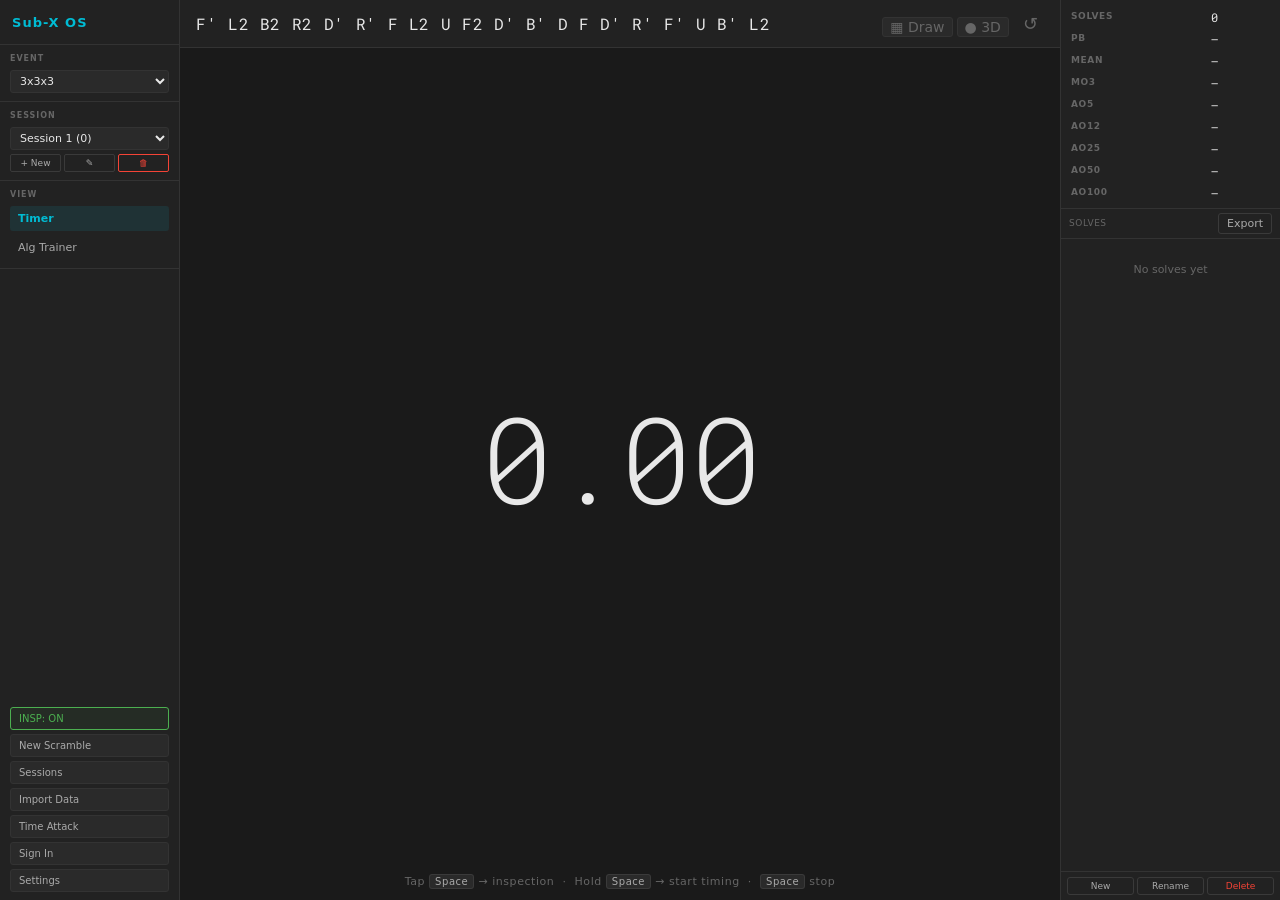
==== index.html @ 23000bd2 "draw scramble fixes" ====
<!DOCTYPE html>
<html lang="en" data-theme="dark">
<head>
  <meta charset="UTF-8">
  <meta name="viewport" content="width=device-width, initial-scale=1.0, viewport-fit=cover">
  <meta name="apple-mobile-web-app-capable" content="yes">
  <meta name="apple-mobile-web-app-status-bar-style" content="black-translucent">
  <meta name="mobile-web-app-capable" content="yes">
  <meta name="theme-color" id="theme-color-meta" content="#1a1a1a">
  <!-- v3 — cache bust -->
  <title>Sub-X OS</title>
  <link rel="manifest" href="manifest.json">
  <link rel="icon" href="data:image/svg+xml,<svg xmlns='http://www.w3.org/2000/svg' viewBox='0 0 100 100'><text y='.9em' font-size='90'>⏱</text></svg>">

  <link rel="stylesheet" href="base.css?v=20">
  <link rel="stylesheet" href="timer.css?v=20">
  <link rel="stylesheet" href="panels.css?v=20">
  <link rel="stylesheet" href="modals.css?v=20">
  <link rel="stylesheet" href="alg-trainer.css?v=20">

  <link rel="preconnect" href="https://fonts.googleapis.com">
  <link href="https://fonts.googleapis.com/css2?family=Roboto+Mono:wght@300;400;600&family=Rubik:wght@300;400;600&family=Outfit:wght@300;400;600&family=Share+Tech+Mono&display=swap" rel="stylesheet">
</head>
<body>

<!-- Hidden state element — timer.js writes data-state here AND on #timer-display -->
<div id="timer-state" data-state="idle" aria-hidden="true" style="display:none"></div>

<!-- ═══════════════════════════════════════════════════════════════════════════
     APP SHELL
     Grid: [sidebar 180px] [main 1fr] [side 220px]   (desktop)
     Mobile: flex column — sidebar hidden, mobile-bar shown
══════════════════════════════════════════════════════════════════════════════ -->
<div id="app">

  <!-- ── LEFT SIDEBAR (desktop only) ──────────────────────────────────────── -->
  <nav id="sidebar" aria-label="Navigation">

    <div class="sb-logo" aria-label="Sub-X OS">Sub-X OS</div>

    <!-- Event -->
    <div class="sb-section">
      <div class="sb-label">Event</div>
      <select id="event-selector" class="sb-select" aria-label="Select event"></select>
    </div>

    <!-- Session -->
    <div class="sb-section">
      <div class="sb-label">Session</div>
      <select id="session-selector" class="sb-select" aria-label="Select session"></select>
      <div class="sb-row">
        <button id="btn-new-session"    class="sb-btn" title="New session">+ New</button>
        <button id="btn-rename-session" class="sb-btn" title="Rename session">✎</button>
        <button id="btn-delete-session" class="sb-btn danger" title="Delete session">🗑</button>
      </div>
    </div>

    <!-- Navigation -->
    <div class="sb-section">
      <div class="sb-label">View</div>
      <button class="sb-nav active" data-view="timer"   onclick="showView('timer',this)">Timer</button>
      <button class="sb-nav"        data-view="trainer" onclick="showView('trainer',this)">Alg Trainer</button>
    </div>

    <!-- Controls (push to bottom) -->
    <div class="sb-section sb-bottom">
      <button id="btn-inspection-toggle" class="sb-ctrl insp-on"
              onclick="Timer.toggleInspection()">INSP: ON</button>
      <button class="sb-ctrl" onclick="App.nextScramble()">New Scramble</button>
      <button class="sb-ctrl" onclick="SessionManager.open()">Sessions</button>
      <button class="sb-ctrl" onclick="UniversalImport.open()">Import Data</button>
      <button class="sb-ctrl" onclick="showView('timeattack',this)">Time Attack</button>
      <button class="sb-ctrl" id="btn-account" onclick="AuthUI.open()">Sign In</button>
      <button class="sb-ctrl" id="btn-settings" onclick="Settings.open()">Settings</button>
    </div>

  </nav>

  <!-- ── MOBILE TOP BAR (≤640px only) ─────────────────────────────────────── -->
  <header id="mobile-bar" role="banner">
    <button id="btn-mobile-menu" class="mob-icon-btn" onclick="openDrawer()"
            aria-label="Open menu">☰</button>
    <span class="mb-title">Sub-X OS</span>
    <select id="event-sel-mob" class="mob-sel" aria-label="Event"
            onchange="syncEventFromMob(this)"></select>
    <button id="insp-btn-mob" class="mob-insp insp-on"
            onclick="Timer.toggleInspection();syncInspBtns()">INSP</button>
    <button class="mob-icon-btn" onclick="Settings.open()" aria-label="Settings">⚙</button>
  </header>

  <!-- ── MAIN AREA ─────────────────────────────────────────────────────────── -->
  <main id="main-area" role="main">

    <!-- ── TIMER VIEW ────────────────────────────────────────────────────── -->
    <div id="view-timer" class="view active">

      <!-- Scramble at very top -->
      <div id="scramble-wrap" role="region" aria-label="Scramble">
        <div id="scramble-event-label" style="display:none"></div>
        <div id="scramble-display" aria-live="polite">Generating...</div>
        <div id="scramble-view-btns">
          <button class="scr-view-btn" id="btn-draw-scr" onclick="ScrambleDraw.toggle()" title="Draw scramble">&#9638; Draw</button>
          <button class="scr-view-btn" id="btn-3d-scr" onclick="ScrambleDraw.toggle3D()" title="3D view">&#9679; 3D</button>
        </div>
        <button class="scr-btn" onclick="App.nextScramble()"
                title="New scramble (N)" aria-label="New scramble">↺</button>
      </div>

      <!-- Draw scramble panel — sits below scramble-wrap, spans full width -->
      <div id="scramble-draw-panel" style="display:none">
        <twisty-player id="scramble-twisty"
          puzzle="3x3x3"
          experimental-setup-alg=""
          hint-facelets="none"
          control-panel="none"
          visualization="experimental-2D"
          style="width:100%;max-width:340px;height:200px;margin:0 auto;display:block">
        </twisty-player>
      </div>

      <!-- PB flash badge -->
      <div id="pb-flash" role="status" aria-live="polite">🏆 NEW PB!</div>

      <!-- Timer centre — this entire area is the tap target -->
      <div id="timer-area" role="button" aria-label="Timer — tap or hold Space">
        <div id="timer-display" data-state="idle" aria-live="off">0.00</div>
        <div id="inspection-display" aria-live="assertive"></div>
      </div>

      <!-- Hint at bottom of main -->
      <div id="timer-hint" aria-hidden="true">
        Hold <kbd>Space</kbd> to start &nbsp;·&nbsp; <kbd>Esc</kbd> cancel
      </div>

      <!-- Stat detail popup -->
      <!-- Virtual cube panel (shown when virtual input mode is active) -->
      <div id="vc-wrap" style="display:none">
        <div id="vc-header">
          <span id="vc-last-move" class="vc-last-move"></span>
          <span id="vc-solved" class="vc-solved" style="display:none">SOLVED!</span>
          <span class="vc-hint">U F R L D B (+ ' or 2) &nbsp;·&nbsp; execute moves to solve the scramble</span>
        </div>
        <div id="vc-faces"></div>
      </div>

      <div id="stat-detail-overlay" role="dialog" aria-hidden="true"></div>

    </div><!-- /view-timer -->

    <!-- ── TRAINER VIEW ──────────────────────────────────────────────────── -->
    <div id="view-trainer" class="view">
      <div id="trainer-panel">
        <div id="trainer-content"><!-- Populated by AlgTrainer.init() --></div>
      </div>
    </div><!-- /view-trainer -->

    <!-- ── TIME ATTACK VIEW ─────────────────────────────────────────────── -->
    <div id="view-timeattack" class="view">
      <div id="time-attack-panel" style="flex:1;display:flex;flex-direction:column;overflow:hidden;min-height:0"><div id="ta-content"></div></div>
    </div>

  </main><!-- /main-area -->

  <!-- ── RIGHT PANEL (stats + solves) ─────────────────────────────────────── -->
  <aside id="side" aria-label="Statistics and solve list">
    <div id="stats-panel" role="region" aria-label="Statistics"></div>
    <div id="solve-panel">
      <div class="solve-panel-header">
        <span>Solves</span>
        <button class="btn-sm" onclick="Sessions.exportCSTimer()">Export</button>
      </div>
      <div id="solve-list" role="list"></div>
    </div>
    <div id="session-controls">
      <button onclick="document.getElementById('btn-new-session').click()">New</button>
      <button onclick="document.getElementById('btn-rename-session').click()">Rename</button>
      <button style="color:var(--red)"
              onclick="document.getElementById('btn-delete-session').click()">Delete</button>
    </div>
  </aside>

</div><!-- /app -->

<!-- ── MOBILE DRAWER (slides in from left on mobile) ───────────────────────── -->
<div id="drawer-overlay" onclick="closeDrawer()" aria-hidden="true"></div>
<div id="mobile-drawer" role="navigation" aria-label="Mobile navigation">
  <div class="sb-logo">Sub-X OS</div>

  <div class="sb-section">
    <div class="sb-label">Event</div>
    <select id="event-sel-drawer" class="sb-select"
            onchange="syncEventFromDrawer(this)"></select>
  </div>

  <div class="sb-section">
    <div class="sb-label">Session</div>
    <select id="sess-sel-drawer" class="sb-select"
            onchange="Storage.setCurrentSession(this.value);App.onSessionSwitch();closeDrawer()"></select>
    <div class="sb-row">
      <button onclick="document.getElementById('btn-new-session').click();closeDrawer()"
              class="sb-btn">+ New</button>
      <button onclick="document.getElementById('btn-rename-session').click();closeDrawer()"
              class="sb-btn">✎</button>
      <button onclick="document.getElementById('btn-delete-session').click();closeDrawer()"
              class="sb-btn danger">🗑</button>
    </div>
  </div>

  <div class="sb-section">
    <div class="sb-label">View</div>
    <button class="sb-nav" onclick="showView('timer',null);closeDrawer()">Timer</button>
    <button class="sb-nav" onclick="showView('trainer',null);closeDrawer()">Alg Trainer</button>
  </div>

  <div class="sb-section">
    <button class="sb-ctrl" onclick="SessionManager.open();closeDrawer()">Sessions</button>
    <button class="sb-ctrl" onclick="UniversalImport.open();closeDrawer()">Import Data</button>
    <button class="sb-ctrl" onclick="showView('timeattack',null);closeDrawer()">Time Attack</button>
    <button class="sb-ctrl" onclick="Timer.toggleInspection();syncInspBtns();closeDrawer()">
      Toggle Inspection</button>
    <button class="sb-ctrl" onclick="Settings.open();closeDrawer()">Settings</button>
  </div>
</div>

<!-- ── SETTINGS MODAL ─────────────────────────────────────────────────────── -->
<div id="settings-overlay" class="modal-overlay" role="dialog" aria-modal="true"
     aria-label="Settings">
  <div class="modal-box">
    <div class="modal-header">
      <h2>Settings</h2>
      <button id="settings-close" aria-label="Close settings">✕</button>
    </div>
    <div id="settings-content"></div>
  </div>
</div>

<!-- ── SESSION MANAGER MODAL ─────────────────────────────────────────────── -->
<!-- SessionManager.open() creates its modal dynamically -->

<!-- ── UNIVERSAL IMPORT MODAL ─────────────────────────────────────────────── -->
<!-- UniversalImport.open() creates its modal dynamically -->

<!-- ── SOLVE SUMMARY MODAL ─────────────────────────────────────────────────── -->
<div id="solve-summary-overlay" class="modal-overlay" role="dialog" aria-modal="true">
  <div class="modal-box" style="max-width:520px">
    <div class="modal-header">
      <h2>Solve Detail</h2>
      <button onclick="SolveSummary.close()" aria-label="Close">✕</button>
    </div>
    <div id="solve-summary-content"></div>
  </div>
</div>
<div id="ss-toast" class="ss-toast" aria-live="polite"></div>

<!-- ── SMART CUBE PANEL (sidebar section) ──────────────────────────────────── -->
<div id="smartcube-overlay" class="modal-overlay" role="dialog">
  <div class="modal-box" style="max-width:480px">
    <div class="modal-header">
      <h2>Smart Cube</h2>
      <button onclick="document.getElementById('smartcube-overlay').classList.remove('open')" aria-label="Close">✕</button>
    </div>
    <div id="smartcube-panel">
      <div id="smartcube-status" data-state="idle" class="sc-status">
        No cube connected
      </div>
      <div class="sc-actions">
        <button id="btn-smartcube-connect" class="btn-primary" style="margin-right:6px" onclick="SmartCube.connect()">
          Connect Cube
        </button>
        <button id="btn-smartcube-disconnect" style="display:none" class="btn-sm" onclick="SmartCube.disconnect()">Disconnect</button>
        <button id="btn-gyro-toggle" class="btn-sm" onclick="Gyro.toggle()" title="Phone gyro">
          Gyro
        </button>
        <button id="btn-gyro-reset" class="btn-sm" onclick="Gyro.reset()" title="Reset gyro calibration">
          Reset
        </button>
      </div>
      <!-- Gyro visual -->
      <div id="gyro-panel" style="display:none">
        <div class="sc-section-label">Gyro Orientation</div>
        <div id="gyro-cube-wrap">
          <div id="gyro-cube">
            <div class="gc-face gc-front">F</div>
            <div class="gc-face gc-back">B</div>
            <div class="gc-face gc-left">L</div>
            <div class="gc-face gc-right">R</div>
            <div class="gc-face gc-top">U</div>
            <div class="gc-face gc-bottom">D</div>
          </div>
        </div>
        <div class="sc-gyro-vals" id="gyro-vals">α:— β:— γ:—</div>
        <div id="gyro-mode-label" style="font-size:9px;color:var(--text3);text-align:center;margin-top:3px">Not active</div>
        <div class="sc-section-label" style="margin-top:8px">Drag to calibrate zero point</div>
        <div id="gyro-cal-bar" title="Drag to offset calibration">
          <div id="gyro-cal-thumb"></div>
        </div>
      </div>
      <!-- TPS display -->
      <div id="sc-tps" class="sc-tps"></div>
      <!-- Live move display -->
      <div class="sc-section-label" id="sc-move-label" style="display:none">Live Moves</div>
      <div id="smartcube-moves" class="sc-moves"></div>
      <!-- Cube type info -->
      <div id="sc-info" class="sc-info"></div>
    </div>
  </div>
</div>

<!-- ── MOBILE BOTTOM TAB BAR ─────────────────────────────────────────────── -->
<div id="mobile-tabs" role="tablist" aria-label="Navigation tabs">
  <button class="mob-tab active" role="tab" aria-selected="true"
          onclick="mobileTab('timer',this)">
    <span>Timer</span>
  </button>
  <button class="mob-tab" role="tab" aria-selected="false"
          onclick="mobileTab('stats',this)">
    <span>Stats</span>
  </button>
  <button class="mob-tab" role="tab" aria-selected="false"
          onclick="mobileTab('trainer',this)">
    <span>Trainer</span>
  </button>
  <button class="mob-tab" role="tab" aria-selected="false"
          onclick="mobileTab('timeattack',this)">
    <span>Attack</span>
  </button>
  <button class="mob-tab" role="tab" aria-selected="false"
          onclick="Settings.open()">
    <span>Settings</span>
  </button>
</div>

<!-- Hidden file input for csTimer import -->
<input type="file" id="import-file-input" accept=".txt,.json"
       aria-hidden="true" style="display:none"
       onchange="Sessions.importCSTimer(this.files[0])">

<!-- ═══════════════════════════════════════════════════════════════════════════
     JS — LOAD ORDER IS CRITICAL (dependencies first, app.js last)
     utils.js    → no deps
     storage.js  → utils
     scramble.js → none
     timer.js    → utils, storage
     sessions.js → utils, storage
     stats.js    → utils, storage
     settings.js → storage, scramble, timer
     alg-data.js → none
     alg-trainer.js → utils, storage, alg-data
     app.js      → everything (loaded last)
══════════════════════════════════════════════════════════════════════════════ -->
<!-- Supabase CDN removed — add back when setting up cloud sync -->
<!-- cubing.js twisty-player: 3D cube renders (same as cubing.net) -->
<script src="https://cdn.cubing.net/js/cubing/twisty" type="module" defer></script>
<script src="utils.js?v=20"></script>
<script src="storage.js?v=20"></script>
<script src="scramble.js?v=20"></script>
<script src="timer.js?v=20"></script>
<script src="sessions.js?v=20"></script>
<script src="stats.js?v=20"></script>
<script src="settings.js?v=20"></script>
<script src="alg-data.js?v=20"></script>
<script src="alg-trainer.js?v=20"></script>
<script src="solve-summary.js?v=20"></script>
<script src="smartcube.js?v=20"></script>
<script src="gyro.js?v=20"></script>
<script src="session-manager.js?v=20"></script>
<script src="universal-import.js?v=20"></script>
<script src="time-attack.js?v=20"></script>
<script src="virtual-cube.js?v=20"></script>
<script src="scramble-draw.js?v=20"></script>
<script src="cloud-sync.js?v=20"></script>
<script src="auth-ui.js?v=20"></script>
<script src="app.js?v=20"></script>

<script>
// ── View switching ────────────────────────────────────────────────────────────
function showView(name, btn) {
  document.querySelectorAll('.view').forEach(v => v.classList.remove('active'));
  document.querySelectorAll('.sb-nav, .mob-tab[data-view]').forEach(b => b.classList.remove('active'));
  document.getElementById('view-' + name)?.classList.add('active');
  // Highlight matching nav buttons
  document.querySelectorAll('[data-view="' + name + '"]').forEach(b => b.classList.add('active'));
  if (btn) btn.classList.add('active');
  if (name === 'trainer') { AlgTrainer.show(); Timer.cancelAll(); }
  else AlgTrainer.hide();
  if (name === 'timeattack') { TimeAttack.show(); Timer.cancelAll(); }
}

// ── Mobile drawer ─────────────────────────────────────────────────────────────
function openDrawer() {
  document.getElementById('mobile-drawer').classList.add('open');
  document.getElementById('drawer-overlay').classList.add('open');
  // Sync selectors
  const evD = document.getElementById('event-sel-drawer');
  const seD = document.getElementById('sess-sel-drawer');
  const evM = document.getElementById('event-selector');
  const seM = document.getElementById('session-selector');
  if (evD && evM) { evD.innerHTML = evM.innerHTML; evD.value = evM.value; }
  if (seD && seM) { seD.innerHTML = seM.innerHTML; seD.value = seM.value; }
}
function closeDrawer() {
  document.getElementById('mobile-drawer').classList.remove('open');
  document.getElementById('drawer-overlay').classList.remove('open');
}

// ── Mobile event sync ─────────────────────────────────────────────────────────
function syncEventFromMob(sel) {
  const main = document.getElementById('event-selector');
  if (main) { main.value = sel.value; main.dispatchEvent(new Event('change')); }
}
function syncEventFromDrawer(sel) {
  const main = document.getElementById('event-selector');
  if (main) { main.value = sel.value; main.dispatchEvent(new Event('change')); }
  const mob = document.getElementById('event-sel-mob');
  if (mob) mob.value = sel.value;
}

// ── Inspection button sync ────────────────────────────────────────────────────
function syncInspBtns() {
  const s = Storage.getSettings();
  const mode = s.inspectionMode || (s.inspection ? 'always' : 'off');
  const on = mode !== 'off';
  const labels = { always:'INSP: ON', 'except-bld':'INSP: -BLD', updown:'INSP: ↑↓', off:'INSP: OFF' };
  const mob_labels = { always:'INSP✓', 'except-bld':'-BLD', updown:'↑↓', off:'INSP' };
  const mainBtn = document.getElementById('btn-inspection-toggle');
  const mobBtn  = document.getElementById('insp-btn-mob');
  if (mainBtn) { mainBtn.textContent = labels[mode]||'INSP'; mainBtn.classList.toggle('insp-on', on); }
  if (mobBtn)  { mobBtn.textContent  = mob_labels[mode]||'INSP'; mobBtn.classList.toggle('insp-on', on); }
}

// ── Mobile tabs ───────────────────────────────────────────────────────────────
function mobileTab(name, btn) {
  document.querySelectorAll('.mob-tab').forEach(b => {
    b.classList.remove('active');
    b.setAttribute('aria-selected','false');
  });
  btn.classList.add('active');
  btn.setAttribute('aria-selected','true');
  if (name === 'stats') {
    // Toggle stats bottom sheet
    const side = document.getElementById('side');
    const wasOpen = side.classList.contains('open');
    side.classList.toggle('open', !wasOpen);
    showView('timer', null);
  } else {
    document.getElementById('side').classList.remove('open');
    showView(name, null);
  }
}

// ── Keep mobile event selector in sync ────────────────────────────────────────
document.addEventListener('DOMContentLoaded', () => {
  const mainEv = document.getElementById('event-selector');
  const mobEv  = document.getElementById('event-sel-mob');
  if (mainEv && mobEv) {
    mobEv.innerHTML = mainEv.innerHTML;
    mobEv.value     = mainEv.value;
    mainEv.addEventListener('change', () => { mobEv.value = mainEv.value; });
  }
});

// ── Keyboard shortcuts ────────────────────────────────────────────────────────
// Retry alg trainer and time attack render until they have content
function _retryPanels() {
  // Alg Trainer
  const tc = document.getElementById('trainer-content');
  if (tc && tc.children.length === 0 && typeof AlgTrainer !== 'undefined') {
    try { AlgTrainer.show(); } catch(e) { console.error('AlgTrainer retry:', e); }
  }
  // Time Attack
  const ta = document.getElementById('ta-content');
  if (ta && ta.children.length === 0 && typeof TimeAttack !== 'undefined') {
    try { TimeAttack.show(); } catch(e) { console.error('TimeAttack retry:', e); }
  }
}
window.addEventListener('load', () => {
  setTimeout(_retryPanels, 500);
  setTimeout(_retryPanels, 1500);
  setTimeout(_retryPanels, 3000);
});

// Belt-and-suspenders: fire nextScramble on DOMContentLoaded, load, AND after 500ms
// Ensures scramble shows even if something in init chain is slow
function _ensureScramble() {
  const el = document.getElementById('scramble-display');
  if (el && (el.textContent.trim() === 'Generating...' || el.textContent.trim() === '')) {
    if (typeof App !== 'undefined' && typeof App.nextScramble === 'function') {
      App.nextScramble();
    }
  }
}
document.addEventListener('DOMContentLoaded', () => setTimeout(_ensureScramble, 100));
window.addEventListener('load', () => {
  _ensureScramble();
  setTimeout(_ensureScramble, 500);
  setTimeout(_ensureScramble, 1500);
});

document.addEventListener('keydown', e => {
  if (e.target.tagName === 'INPUT' || e.target.tagName === 'SELECT'
      || e.target.tagName === 'TEXTAREA' || e.target.isContentEditable) return;
  if (e.code === 'KeyN' && !e.ctrlKey && !e.metaKey) { e.preventDefault(); App.nextScramble(); }
  if (e.code === 'Escape') { Settings.close(); closeDrawer(); }
});

// ── Register service worker ───────────────────────────────────────────────────
if ('serviceWorker' in navigator) {
  // Unregister any stale service workers first, then register fresh
  navigator.serviceWorker.getRegistrations().then(regs => {
    regs.forEach(r => r.unregister());
  }).finally(() => {
    navigator.serviceWorker.register('./sw.js')
      .catch(e => console.warn('SW:', e));
  });
}
</script>
</body>
</html>
---- base.css ----
/* base.css — CSS variables, reset, typography */
/* Sub-X OS */

/* ─── Theme tokens (dark default) ─────────────────────────────────────────── */
:root,
[data-theme="dark"] {
  --bg:          #1a1a1a;
  --bg2:         #222;
  --bg3:         #2a2a2a;
  --surface:     #242424;
  --border:      #333;
  --border2:     #3a3a3a;

  --text:        #e8e8e8;
  --text2:       #aaa;
  --text3:       #666;

  --accent:      #00bcd4;
  --accent2:     #0097a7;
  --green:       #4caf50;
  --red:         #f44336;
  --orange:      #ff9800;
  --yellow:      #ffeb3b;
  --purple:      #9c27b0;

  /* Timer-specific */
  --timer-idle:    #e8e8e8;
  --timer-holding: #f44336;
  --timer-ready:   #4caf50;
  --timer-running: #e8e8e8;
  --timer-stopped: #00bcd4;

  --font-timer: 'Roboto Mono', 'Courier New', monospace;
  --font-ui:    system-ui, -apple-system, sans-serif;
  --font-size-timer: clamp(48px, 12vw, 120px);
}

[data-theme="light"] {
  --bg:       #f5f5f5;
  --bg2:      #ebebeb;
  --bg3:      #e0e0e0;
  --surface:  #fff;
  --border:   #ddd;
  --border2:  #ccc;
  --text:     #1a1a1a;
  --text2:    #555;
  --text3:    #999;
}

[data-theme="amoled"] {
  --bg:       #000;
  --bg2:      #0a0a0a;
  --bg3:      #111;
  --surface:  #0d0d0d;
  --border:   #222;
  --border2:  #2a2a2a;
  --text:     #fff;
  --text2:    #aaa;
  --text3:    #555;
}

[data-theme="green"] {
  --bg:       #0a0f0a;
  --bg2:      #0d150d;
  --bg3:      #111a11;
  --surface:  #0f1a0f;
  --border:   #1a3a1a;
  --border2:  #224422;
  --text:     #00e676;
  --text2:    #2e7d32;
  --text3:    #1b5e20;
  --accent:   #00e676;
  --timer-idle:    #00e676;
  --timer-running: #00e676;
  --timer-stopped: #69f0ae;
}

/* ─── Reset ───────────────────────────────────────────────────────────────── */
*, *::before, *::after { box-sizing: border-box; margin: 0; padding: 0; }

html { height: 100%; font-size: 16px; }

body {
  height: 100%;
  background: var(--bg);
  color: var(--text);
  font-family: var(--font-ui);
  font-size: 14px;
  line-height: 1.5;
  overflow: hidden;
  user-select: none;
  -webkit-tap-highlight-color: transparent;
}

button {
  background: none;
  border: 1px solid var(--border2);
  color: var(--text2);
  font-family: var(--font-ui);
  font-size: 12px;
  padding: 3px 8px;
  border-radius: 3px;
  cursor: pointer;
  transition: background 0.1s, color 0.1s, border-color 0.1s;
}
button:hover {
  background: var(--bg3);
  color: var(--text);
  border-color: var(--accent);
}
button.btn-primary {
  background: var(--accent);
  color: #000;
  border-color: var(--accent);
  font-weight: 600;
  padding: 6px 16px;
  font-size: 13px;
}
button.btn-primary:hover { opacity: 0.9; }
button.btn-sm { font-size: 11px; padding: 3px 8px; }

select, input[type="number"], input[type="text"] {
  background: var(--bg3);
  border: 1px solid var(--border);
  color: var(--text);
  font-family: var(--font-ui);
  font-size: 13px;
  padding: 4px 8px;
  border-radius: 3px;
  outline: none;
}
select:focus, input:focus { border-color: var(--accent); }

input[type="checkbox"] {
  width: 16px;
  height: 16px;
  accent-color: var(--accent);
  cursor: pointer;
}

/* ─── Scrollbar ──────────────────────────────────────────────────────────── */
::-webkit-scrollbar { width: 4px; height: 4px; }
::-webkit-scrollbar-track { background: transparent; }
::-webkit-scrollbar-thumb { background: var(--border2); border-radius: 2px; }

/* ─── Utility ────────────────────────────────────────────────────────────── */
.hidden { display: none !important; }
.truncate { overflow: hidden; text-overflow: ellipsis; white-space: nowrap; }
---- timer.css ----
/* timer.css — Sub-X OS layout v3
   Desktop grid: sidebar(180px) | main(1fr) | side(220px)
   Mobile: flex column with top bar + bottom tabs
*/

/* ═══ CSS custom properties (layout) ════════════════════════════════════════ */
:root {
  --sidebar-w:  180px;
  --side-w:     220px;
  --mobile-bar: 44px;
  --tab-bar:    52px;
  --font-size-timer: clamp(52px, 10vw, 120px);
}

/* ═══ App shell ═════════════════════════════════════════════════════════════ */
#app {
  display: grid;
  grid-template-columns: var(--sidebar-w) 1fr var(--side-w);
  grid-template-rows: 100vh;
  grid-template-areas: "sidebar main side";
  height: 100vh;
  overflow: hidden;
}
#mobile-bar  { display: none; }
#mobile-tabs { display: none; }

/* ═══ Sidebar ═══════════════════════════════════════════════════════════════ */
#sidebar {
  grid-area: sidebar;
  display: flex;
  flex-direction: column;
  background: var(--bg2);
  border-right: 1px solid var(--border);
  overflow-y: auto;
  overflow-x: hidden;
}
.sb-logo {
  font-size: 13px;
  font-weight: 700;
  color: var(--accent);
  letter-spacing: 0.08em;
  padding: 13px 12px 11px;
  border-bottom: 1px solid var(--border);
  flex-shrink: 0;
  white-space: nowrap;
}
.sb-section {
  display: flex;
  flex-direction: column;
  gap: 4px;
  padding: 8px 10px 8px;
  border-bottom: 1px solid var(--border);
}
.sb-label {
  font-size: 8px;
  font-weight: 700;
  text-transform: uppercase;
  letter-spacing: 0.12em;
  color: var(--text3);
  margin-bottom: 1px;
}
.sb-select {
  width: 100%;
  background: var(--bg3);
  border: 1px solid var(--border);
  color: var(--text);
  font-family: var(--font-ui);
  font-size: 11px;
  padding: 3px 5px;
  border-radius: 3px;
  cursor: pointer;
  outline: none;
}
.sb-select:focus { border-color: var(--accent); }
.sb-row {
  display: flex;
  gap: 3px;
  flex-wrap: wrap;
}
.sb-btn {
  flex: 1;
  min-width: 0;
  font-size: 9px;
  padding: 3px 2px;
  border-radius: 2px;
  white-space: nowrap;
  overflow: hidden;
  text-overflow: ellipsis;
}
.sb-btn.danger { color: var(--red); border-color: var(--red); }
.sb-btn.danger:hover { background: var(--red); color: #fff; }

/* Sidebar nav buttons */
.sb-nav {
  width: 100%;
  text-align: left;
  font-size: 11px;
  padding: 6px 8px;
  border-radius: 3px;
  border: none;
  color: var(--text2);
  background: transparent;
  cursor: pointer;
  transition: background 0.1s, color 0.1s;
}
.sb-nav:hover  { background: var(--bg3); color: var(--text); }
.sb-nav.active { background: rgba(0,188,212,0.1); color: var(--accent); font-weight: 600; }

/* Sidebar bottom controls — push to bottom */
.sb-bottom { margin-top: auto; border-bottom: none; }
.sb-ctrl {
  width: 100%;
  text-align: left;
  font-size: 10px;
  padding: 5px 8px;
  border-radius: 3px;
  background: var(--bg3);
  border: 1px solid var(--border);
  color: var(--text2);
  cursor: pointer;
  transition: border-color 0.1s, color 0.1s;
}
.sb-ctrl:hover    { border-color: var(--accent); color: var(--text); background: var(--bg3); }
.sb-ctrl.insp-on  { color: var(--green); border-color: var(--green); background: rgba(76,175,80,0.07); }

/* ═══ Mobile top bar ════════════════════════════════════════════════════════ */
#mobile-bar {
  display: none;
  align-items: center;
  gap: 6px;
  padding: 0 8px;
  background: var(--bg2);
  border-bottom: 1px solid var(--border);
  height: var(--mobile-bar);
  flex-shrink: 0;
  position: sticky;
  top: 0;
  z-index: 30;
}
.mob-icon-btn {
  font-size: 16px;
  padding: 4px 6px;
  border: none;
  background: none;
  color: var(--text2);
  cursor: pointer;
  line-height: 1;
  flex-shrink: 0;
}
.mb-title {
  font-size: 13px;
  font-weight: 700;
  color: var(--accent);
  flex: 1;
  white-space: nowrap;
}
.mob-sel {
  font-size: 10px;
  padding: 2px 4px;
  max-width: 100px;
  background: var(--bg3);
  border: 1px solid var(--border);
  color: var(--text);
  border-radius: 3px;
  flex-shrink: 0;
}
.mob-insp {
  font-size: 9px;
  font-weight: 700;
  padding: 3px 6px;
  border-radius: 3px;
  border: 1px solid var(--border);
  color: var(--text3);
  background: transparent;
  cursor: pointer;
  white-space: nowrap;
  flex-shrink: 0;
}
.mob-insp.insp-on { color: var(--green); border-color: var(--green); }

/* ═══ Mobile drawer ════════════════════════════════════════════════════════= */
#drawer-overlay {
  display: none;
  position: fixed;
  inset: 0;
  background: rgba(0,0,0,0.55);
  z-index: 100;
  opacity: 0;
  transition: opacity 0.2s;
}
#drawer-overlay.open {
  display: block;
  opacity: 1;
}
#mobile-drawer {
  position: fixed;
  top: 0; left: 0; bottom: 0;
  width: 260px;
  background: var(--bg2);
  border-right: 1px solid var(--border);
  z-index: 101;
  transform: translateX(-100%);
  transition: transform 0.22s ease;
  overflow-y: auto;
  display: flex;
  flex-direction: column;
  padding-bottom: 20px;
}
#mobile-drawer.open { transform: translateX(0); }

/* ═══ Main area ═════════════════════════════════════════════════════════════ */
#main-area {
  grid-area: main;
  display: flex;
  flex-direction: column;
  overflow: hidden;
  min-width: 0;
  position: relative;
}

/* Views */
.view {
  display: none;
  flex-direction: column;
  flex: 1;
  overflow: hidden;
  min-height: 0;
}
.view.active { display: flex; }

/* ═══ Scramble — top of main ════════════════════════════════════════════════ */
/* Draw scramble buttons */
#scramble-view-btns {
  display: flex;
  gap: 4px;
  margin-top: 6px;
  justify-content: center;
}
.scr-view-btn {
  font-size: 13px;
  padding: 2px 8px;
  border: 1px solid var(--border);
  background: var(--bg3);
  color: var(--text3);
  border-radius: 3px;
  cursor: pointer;
  transition: all .1s;
  line-height: 1.4;
}
.scr-view-btn:hover,
.scr-view-btn.active {
  border-color: var(--accent);
  color: var(--accent);
  background: rgba(0,188,212,.08);
}
#scramble-draw-panel {
  padding: 8px 16px;
  background: var(--bg2);
  border-bottom: 1px solid var(--border);
  justify-content: center;
}

#scramble-wrap {
  display: flex;
  align-items: flex-start;
  gap: 8px;
  padding: 10px 16px 8px;
  background: var(--bg2);
  border-bottom: 1px solid var(--border);
  flex-shrink: 0;
  min-height: 44px;
}
#scramble-display {
  flex: 1;
  font-family: var(--font-timer);
  font-size: clamp(11px, 1.7vw, 16px);
  color: var(--text);
  line-height: 1.8;
  word-break: break-word;
  letter-spacing: 0.04em;
}
#scramble-display span { display: inline-block; margin: 0 1px; }
.scr-btn {
  flex-shrink: 0;
  align-self: center;
  font-size: 18px;
  padding: 0 6px;
  border: none;
  background: none;
  color: var(--text3);
  cursor: pointer;
  line-height: 1;
  transition: color 0.1s;
}
.scr-btn:hover { color: var(--accent); background: none; border: none; }

/* ═══ Timer area ════════════════════════════════════════════════════════════ */
#timer-area {
  flex: 1;
  display: flex;
  flex-direction: column;
  align-items: center;
  justify-content: center;
  cursor: pointer;
  touch-action: manipulation;
  user-select: none;
  -webkit-user-select: none;
  position: relative;
  min-height: 0;
}

/* Timer display number */
#timer-display {
  font-family: var(--font-timer);
  font-size: var(--font-size-timer);
  font-weight: 300;
  letter-spacing: -0.02em;
  color: var(--timer-idle);
  line-height: 1;
  text-align: center;
  padding: 0 16px;
  /* smooth colour transitions */
  transition: color 0.08s ease;
}

/* Colour states — driven by data-state on #timer-display (set by timer.js) */
#timer-display[data-state="idle"]        { color: var(--timer-idle); }
#timer-display[data-state="holding"]     { color: var(--timer-holding); }
#timer-display[data-state="ready"]       { color: var(--timer-ready); }
#timer-display[data-state="inspecting"]  { color: var(--orange); }
#timer-display[data-state="insp-ending"] { color: var(--timer-holding); } /* red flash */
#timer-display[data-state="running"]     { color: var(--timer-running); }
#timer-display[data-state="stopped"]     { color: var(--timer-stopped); }

/* Inspection countdown */
#inspection-display {
  display: none;
  font-family: var(--font-timer);
  font-size: clamp(28px, 5vw, 54px);
  color: var(--orange);
  margin-top: 10px;
  letter-spacing: 0.05em;
  transition: color 0.1s;
}
#inspection-display.ending { color: var(--timer-holding); }

/* Hint bar */
#timer-hint {
  text-align: center;
  font-size: 11px;
  color: var(--text3);
  letter-spacing: 0.05em;
  padding: 6px 12px 10px;
  flex-shrink: 0;
}
#timer-hint kbd {
  background: var(--bg3);
  border: 1px solid var(--border2);
  border-radius: 3px;
  padding: 1px 5px;
  font-size: 10px;
  font-family: var(--font-ui);
  color: var(--text2);
}

/* PB flash */
#pb-flash {
  position: absolute;
  top: 10px;
  left: 50%;
  transform: translateX(-50%);
  background: var(--green);
  color: #000;
  font-weight: 700;
  font-size: 12px;
  padding: 4px 16px;
  border-radius: 20px;
  opacity: 0;
  pointer-events: none;
  transition: opacity 0.3s;
  letter-spacing: 0.08em;
  z-index: 5;
  white-space: nowrap;
}
#pb-flash.visible { opacity: 1; }

/* Stat detail overlay */
#stat-detail-overlay {
  display: none;
  position: absolute;
  bottom: 52px;
  left: 50%;
  transform: translateX(-50%);
  background: var(--surface);
  border: 1px solid var(--border2);
  border-radius: 6px;
  padding: 10px 14px;
  font-size: 12px;
  max-width: 400px;
  width: 90%;
  z-index: 10;
}
.detail-header {
  display: flex;
  justify-content: space-between;
  align-items: center;
  margin-bottom: 6px;
  font-size: 13px;
}
.detail-times { color: var(--text2); line-height: 1.8; }
.detail-times .trimmed { color: var(--text3); text-decoration: line-through; }

/* Trainer panel */
#trainer-panel {
  flex: 1;
  display: flex;
  flex-direction: column;
  overflow: hidden;
  min-height: 0;
}
#trainer-content {
  flex: 1;
  overflow-y: auto;
  padding: 12px 16px 16px;
  display: flex;
  flex-direction: column;
  gap: 10px;
  -webkit-overflow-scrolling: touch;
}

/* ═══ Responsive — tablet ≤900px ════════════════════════════════════════════ */
@media (max-width: 900px) {
  :root {
    --sidebar-w: 155px;
    --side-w: 195px;
  }
}

/* ═══ Responsive — mobile ≤640px ════════════════════════════════════════════ */
@media (max-width: 640px) {
  /* Switch from grid to flex column */
  #app {
    display: flex;
    flex-direction: column;
    height: 100%;
    /* Account for safe areas on notched phones */
    padding-top: env(safe-area-inset-top);
    padding-bottom: env(safe-area-inset-bottom);
  }

  /* Hide desktop sidebar on mobile */
  #sidebar { display: none; }

  /* Show mobile top bar */
  #mobile-bar { display: flex; }

  /* Main fills remaining space (minus topbar + tabbar) */
  #main-area {
    flex: 1;
    min-height: 0;
    overflow: hidden;
  }

  /* Bottom tab bar */
  #mobile-tabs {
    display: flex;
    flex-shrink: 0;
    background: var(--bg2);
    border-top: 1px solid var(--border);
    height: var(--tab-bar);
    /* Keep above safe area */
    padding-bottom: env(safe-area-inset-bottom);
  }
  .mob-tab {
    flex: 1;
    display: flex;
    flex-direction: column;
    align-items: center;
    justify-content: center;
    font-size: 9px;
    color: var(--text3);
    cursor: pointer;
    border: none;
    background: none;
    gap: 2px;
    padding: 5px 0;
    transition: color 0.1s;
    min-height: 44px; /* WCAG touch target */
  }
  .mob-tab:hover,
  .mob-tab.active { color: var(--accent); }
  .mob-tab-icon { font-size: 18px; line-height: 1; }

  /* Hide desktop right panel (shown as bottom sheet via .open class) */
  #side { display: none; }
  #side.open {
    display: flex;
    position: fixed;
    bottom: var(--tab-bar);
    left: 0; right: 0;
    height: 55vh;
    border-top: 1px solid var(--border);
    border-radius: 12px 12px 0 0;
    background: var(--bg2);
    z-index: 20;
    flex-direction: column;
  }

  /* Adjust scramble font on small screens */
  #scramble-display { font-size: 12px; }
  :root { --font-size-timer: clamp(52px, 18vw, 96px); }
}

/* ═══ Very small screens ≤380px ════════════════════════════════════════════ */
@media (max-width: 380px) {
  :root { --font-size-timer: 16vw; }
  #scramble-display { font-size: 11px; }
  #timer-hint { font-size: 9px; }
}

/* ═══ Scramble event label (shown above scramble when setting enabled) ══════ */
#scramble-event-label {
  font-size: 13px;
  font-weight: 700;
  text-transform: uppercase;
  letter-spacing: 0.12em;
  color: var(--accent);
  padding: 2px 0 6px;
  width: 100%;
  flex-shrink: 0;
  /* Alignment is set via JS (same as scramble) */
}

/* ═══ Scramble alignment (controlled via inline style by Settings.applyScrambleAlign) ══ */
/* Draw scramble buttons */
#scramble-view-btns {
  display: flex;
  gap: 4px;
  margin-top: 6px;
  justify-content: center;
}
.scr-view-btn {
  font-size: 13px;
  padding: 2px 8px;
  border: 1px solid var(--border);
  background: var(--bg3);
  color: var(--text3);
  border-radius: 3px;
  cursor: pointer;
  transition: all .1s;
  line-height: 1.4;
}
.scr-view-btn:hover,
.scr-view-btn.active {
  border-color: var(--accent);
  color: var(--accent);
  background: rgba(0,188,212,.08);
}
#scramble-draw-panel {
  padding: 8px 16px;
  background: var(--bg2);
  border-bottom: 1px solid var(--border);
  justify-content: center;
}

#scramble-wrap {
  flex-wrap: wrap;
}
/* default: left-aligned text, button on right */
#scramble-display { text-align: left; }

/* ═══ Font options ══════════════════════════════════════════════════════════ */
/* --font-timer is set via JS Settings.applyFont(); base.css defines the default */
/* Rubik — clean round numerals */
/* Outfit — geometric sans */
/* Share Tech Mono — arcade/terminal */
/* Roboto Mono — default */

/* ═══ Virtual Cube Panel ════════════════════════════════════════════════════ */
#vc-wrap {
  flex-shrink: 0;
  padding: 8px 16px 12px;
  background: var(--bg2);
  border-top: 1px solid var(--border);
}
#vc-header {
  display: flex;
  align-items: center;
  gap: 10px;
  margin-bottom: 8px;
  font-size: 10px;
}
.vc-last-move {
  font-family: var(--font-timer);
  font-size: 20px;
  font-weight: 700;
  color: var(--accent);
  min-width: 32px;
  text-align: center;
  opacity: 0;
  transition: opacity .05s;
}
.vc-last-move.flash { opacity: 1; animation: vc-fade .4s forwards; }
@keyframes vc-fade { 0%{opacity:1} 70%{opacity:1} 100%{opacity:0} }
.vc-solved {
  background: var(--green); color: #000;
  font-weight: 700; font-size: 11px;
  padding: 2px 10px; border-radius: 10px;
}
.vc-hint { font-size: 9px; color: var(--text3); margin-left: auto; }

#vc-faces {
  display: grid;
  grid-template-columns: repeat(4, 64px);
  grid-template-rows: repeat(3, 64px);
  gap: 3px;
  width: fit-content;
  margin: 0 auto;
}
.vc-face {
  background: var(--bg3);
  border: 1px solid var(--border);
  border-radius: 3px;
  padding: 2px;
  position: relative;
}
.vc-face-label {
  position: absolute;
  top: 1px; left: 3px;
  font-size: 7px;
  font-weight: 700;
  color: var(--text3);
  z-index: 1;
  line-height: 1;
}
.vc-stickers {
  display: grid;
  grid-template-columns: repeat(3, 1fr);
  gap: 1px;
  height: 100%;
  padding-top: 10px;
}
.vc-sticker {
  border-radius: 1px;
  border: 1px solid rgba(0,0,0,.3);
  min-height: 12px;
}

@media (max-width: 640px) {
  #vc-faces { grid-template-columns: repeat(4, 52px); grid-template-rows: repeat(3, 52px); }
}

/* ═══ Manual time input ══════════════════════════════════════════════════════ */
.manual-time-input {
  font-family: var(--font-timer);
  font-size: clamp(28px, 5vw, 52px);
  background: transparent;
  border: none;
  border-bottom: 2px solid var(--accent);
  color: var(--text);
  text-align: center;
  outline: none;
  width: 280px;
  letter-spacing: .02em;
  padding: 4px 8px;
}
.manual-time-input::placeholder { color: var(--text3); }
.manual-time-input:focus { border-bottom-color: var(--green); }

/* ═══ Settings range tweaks ══════════════════════════════════════════════════ */
.settings-section h3 {
  font-size: 10px;
  font-weight: 700;
  text-transform: uppercase;
  letter-spacing: .1em;
  color: var(--accent);
  margin: 0 0 8px;
}
---- panels.css ----
/* panels.css — right side panel: stats + solve list, mobile bottom sheet */

/* ─── Right side panel ───────────────────────────────────────────────────── */
#side {
  grid-area: side;
  display: flex;
  flex-direction: column;
  background: var(--bg2);
  border-left: 1px solid var(--border);
  overflow: hidden;
  min-width: 0;
}

/* ─── Stats panel ────────────────────────────────────────────────────────── */
#stats-panel {
  padding: 6px 0 4px;
  border-bottom: 1px solid var(--border);
  flex-shrink: 0;
}

.stat-row {
  display: grid;
  grid-template-columns: 48px 1fr auto;
  align-items: center;
  padding: 2px 10px;
  gap: 4px;
  border-radius: 2px;
  cursor: pointer;
  transition: background 0.1s;
}
.stat-row:hover { background: var(--bg3); }
.stat-row.is-pb .stat-cur { color: var(--green); }

.stat-label {
  font-size: 9px;
  text-transform: uppercase;
  letter-spacing: 0.07em;
  color: var(--text3);
  font-weight: 700;
}
.stat-cur {
  font-family: var(--font-timer);
  font-size: 12px;
  color: var(--text);
  text-align: right;
}
.stat-best {
  font-size: 9px;
  color: var(--text3);
  text-align: right;
  min-width: 48px;
}

/* ─── Solve panel ────────────────────────────────────────────────────────── */
#solve-panel {
  flex: 1;
  display: flex;
  flex-direction: column;
  overflow: hidden;
  min-height: 0;
}

.solve-panel-header {
  display: flex;
  align-items: center;
  justify-content: space-between;
  padding: 4px 8px;
  font-size: 9px;
  color: var(--text3);
  border-bottom: 1px solid var(--border);
  flex-shrink: 0;
  text-transform: uppercase;
  letter-spacing: 0.06em;
}

#solve-list {
  flex: 1;
  overflow-y: auto;
  padding: 2px 0;
  /* Smooth scrolling on iOS */
  -webkit-overflow-scrolling: touch;
}

.solve-empty {
  text-align: center;
  padding: 20px 12px;
  font-size: 11px;
  color: var(--text3);
  line-height: 1.6;
}

/* ─── Solve rows ─────────────────────────────────────────────────────────── */
.solve-row {
  display: grid;
  grid-template-columns: 26px 1fr auto;
  grid-template-rows: auto auto;
  grid-template-areas:
    "num time actions"
    ".   scr  scr";
  align-items: center;
  gap: 0 4px;
  padding: 3px 6px;
  border-bottom: 1px solid var(--border);
  transition: background 0.1s;
}
.solve-row:hover         { background: var(--bg3); }
.solve-row.is-pb         { background: rgba(76,175,80,0.05); }

.solve-num {
  grid-area: num;
  font-size: 9px;
  color: var(--text3);
  text-align: right;
}
.solve-time {
  grid-area: time;
  font-family: var(--font-timer);
  font-size: 12px;
  color: var(--text);
  display: flex;
  align-items: center;
  gap: 3px;
}
.solve-time.dnf         { color: var(--red); }
.solve-row.is-pb .solve-time { color: var(--green); }

.pb-badge {
  font-size: 7px;
  font-family: var(--font-ui);
  background: var(--green);
  color: #000;
  border-radius: 2px;
  padding: 1px 3px;
  font-weight: 700;
  letter-spacing: 0.04em;
  flex-shrink: 0;
}

.solve-actions {
  grid-area: actions;
  display: flex;
  gap: 2px;
  align-items: center;
}
.solve-actions button {
  font-size: 8px;
  padding: 1px 3px;
  border-radius: 2px;
}
.pen-btn.active         { background: var(--orange); border-color: var(--orange); color: #000; }
.del-btn                { color: var(--text3); border-color: transparent; }
.del-btn:hover          { color: var(--red); border-color: var(--red); background: transparent; }
.solve-scramble-toggle  { color: var(--text3); border-color: transparent; font-size: 10px; }

.solve-scramble-text {
  grid-area: scr;
  display: none;
  font-size: 8px;
  color: var(--text3);
  font-family: var(--font-timer);
  padding: 2px 0 3px;
  line-height: 1.5;
  word-break: break-all;
}
.solve-row.show-scramble .solve-scramble-text { display: block; }

/* ─── Session controls ───────────────────────────────────────────────────── */
#session-controls {
  display: flex;
  gap: 3px;
  padding: 5px 6px;
  border-top: 1px solid var(--border);
  flex-shrink: 0;
}
#session-controls button {
  flex: 1;
  font-size: 9px;
  padding: 3px 4px;
}

/* ─── Mobile: right panel becomes bottom sheet ───────────────────────────── */
@media (max-width: 640px) {
  #side {
    display: none; /* hidden by default */
    position: fixed;
    bottom: 0; left: 0; right: 0;
    height: 55vh;
    border-top: 1px solid var(--border);
    border-left: none;
    border-radius: 12px 12px 0 0;
    z-index: 30;
    background: var(--bg2);
  }
  #side.open { display: flex; }

  /* Bottom tab bar for mobile */
  #mobile-tabs {
    display: flex;
    position: fixed;
    bottom: 0; left: 0; right: 0;
    background: var(--bg2);
    border-top: 1px solid var(--border);
    z-index: 25;
    height: 52px;
  }
  .mob-tab {
    flex: 1;
    display: flex;
    flex-direction: column;
    align-items: center;
    justify-content: center;
    font-size: 9px;
    color: var(--text3);
    cursor: pointer;
    border: none;
    background: none;
    gap: 2px;
    padding: 6px 0;
    transition: color 0.1s;
  }
  .mob-tab:hover, .mob-tab.active { color: var(--accent); }
  .mob-tab-icon { font-size: 18px; line-height: 1; }

  /* Push content above tab bar on mobile */
  #main-area { padding-bottom: 52px; }
}

/* Desktop: hide mobile tabs */
@media (min-width: 641px) {
  #mobile-tabs { display: none; }
}
---- modals.css ----
/* modals.css — settings modal, overlays */

/* ─── Overlay backdrop ────────────────────────────────────────────────────── */
.modal-overlay {
  position: fixed;
  inset: 0;
  background: rgba(0, 0, 0, 0.65);
  display: none;
  align-items: center;
  justify-content: center;
  z-index: 100;
  backdrop-filter: blur(2px);
}
.modal-overlay.open { display: flex; }

/* ─── Modal box ──────────────────────────────────────────────────────────── */
.modal-box {
  background: var(--surface);
  border: 1px solid var(--border2);
  border-radius: 8px;
  padding: 0;
  width: 480px;
  max-width: 96vw;
  max-height: 88vh;
  overflow-y: auto;
  box-shadow: 0 8px 40px rgba(0,0,0,0.5);
}

.modal-header {
  display: flex;
  align-items: center;
  justify-content: space-between;
  padding: 14px 18px 10px;
  border-bottom: 1px solid var(--border);
  position: sticky;
  top: 0;
  background: var(--surface);
  z-index: 1;
}
.modal-header h2 {
  font-size: 15px;
  font-weight: 600;
  color: var(--text);
  letter-spacing: 0.02em;
}
#settings-close {
  background: none;
  border: none;
  color: var(--text3);
  font-size: 18px;
  cursor: pointer;
  padding: 0;
  line-height: 1;
}
#settings-close:hover { color: var(--text); background: none; border: none; }

/* ─── Settings content ────────────────────────────────────────────────────── */
#settings-content {
  padding: 12px 18px 18px;
}

.settings-title {
  font-size: 15px;
  font-weight: 600;
  margin-bottom: 14px;
  color: var(--text);
  display: none; /* header handles title */
}

.settings-section {
  margin-bottom: 18px;
}
.settings-section h3 {
  font-size: 10px;
  text-transform: uppercase;
  letter-spacing: 0.1em;
  color: var(--accent);
  margin-bottom: 8px;
  font-weight: 700;
}

.setting-row {
  display: flex;
  align-items: center;
  justify-content: space-between;
  padding: 5px 0;
  border-bottom: 1px solid var(--border);
  gap: 12px;
}
.setting-row:last-child { border-bottom: none; }
.setting-row label {
  font-size: 12px;
  color: var(--text2);
  flex: 1;
}
.setting-row .s-select,
.setting-row .s-input {
  width: 140px;
  font-size: 12px;
}

.settings-footer {
  display: flex;
  justify-content: flex-end;
  padding-top: 10px;
  border-top: 1px solid var(--border);
  margin-top: 6px;
}

/* ═══ Solve Summary Modal ════════════════════════════════════════════════════ */
.ss-header { display:flex; justify-content:space-between; align-items:baseline; margin-bottom:8px; }
.ss-solve-num { font-size:11px; color:var(--text3); letter-spacing:.08em; text-transform:uppercase; }
.ss-session  { font-size:10px; color:var(--accent); }
.ss-time {
  font-family:var(--font-timer); font-size:clamp(42px,8vw,72px);
  font-weight:300; text-align:center; color:var(--text);
  letter-spacing:-.02em; margin:8px 0 4px;
}
.ss-time.dnf { color:var(--red); }
.ss-penalty-badge {
  text-align:center; font-size:10px; font-weight:700; letter-spacing:.06em;
  padding:2px 10px; border-radius:10px; margin:0 auto 8px;
  width:fit-content;
}
.ss-penalty-badge.dnf   { background:rgba(239,83,80,.15); color:var(--red); }
.ss-penalty-badge.plus2 { background:rgba(255,152,0,.12); color:var(--orange); }
.ss-meta {
  display:flex; gap:12px; justify-content:center; flex-wrap:wrap;
  font-size:11px; color:var(--text3); margin-bottom:10px;
}
.ss-context {
  display:grid; grid-template-columns:repeat(auto-fill,minmax(120px,1fr));
  gap:6px; margin-bottom:10px;
}
.ss-ctx-item {
  background:var(--bg2); border:1px solid var(--border); border-radius:4px;
  padding:5px 8px; display:flex; flex-direction:column; gap:2px;
}
.ss-ctx-label { font-size:8px; text-transform:uppercase; letter-spacing:.08em; color:var(--text3); }
.ss-ctx-val   { font-family:var(--font-timer); font-size:13px; color:var(--text); }
.ss-section { margin-bottom:10px; }
.ss-section-label {
  font-size:8px; font-weight:700; text-transform:uppercase;
  letter-spacing:.1em; color:var(--text3); margin-bottom:4px;
}
.ss-scramble {
  font-family:var(--font-timer); font-size:12px; color:var(--text);
  line-height:1.7; background:var(--bg2); border:1px solid var(--border);
  border-radius:4px; padding:6px 10px; word-break:break-all;
}
.ss-copy-btn {
  margin-top:4px; font-size:9px; padding:2px 8px; border-radius:2px;
  color:var(--text3); border:1px solid var(--border); background:none;
  cursor:pointer; transition:color .1s,border-color .1s;
}
.ss-copy-btn:hover { color:var(--accent); border-color:var(--accent); background:none; }
.ss-comment-input {
  width:100%; min-height:56px; background:var(--bg2);
  border:1px solid var(--border); color:var(--text); font-family:var(--font-ui);
  font-size:11px; padding:6px 8px; border-radius:4px; resize:vertical; outline:none;
}
.ss-comment-input:focus { border-color:var(--accent); }
.ss-actions { display:flex; gap:6px; flex-wrap:wrap; margin-bottom:8px; }
.ss-btn {
  flex:1; padding:7px 10px; font-size:11px; border-radius:4px;
  border:1px solid var(--border); background:var(--bg2); color:var(--text2);
  cursor:pointer; transition:border-color .1s,color .1s; min-height:36px;
}
.ss-btn:hover { border-color:var(--accent); color:var(--text); }
.ss-btn.danger { color:var(--red); border-color:rgba(239,83,80,.3); }
.ss-btn.danger:hover { border-color:var(--red); background:rgba(239,83,80,.07); }
.ss-penalty-row { display:flex; align-items:center; gap:5px; flex-wrap:wrap; }
.ss-pen-label { font-size:10px; color:var(--text3); }
.ss-pen-btn {
  padding:3px 10px; font-size:10px; font-weight:700; border-radius:3px;
  border:1px solid var(--border); background:var(--bg2); color:var(--text3);
  cursor:pointer; transition:all .1s;
}
.ss-pen-btn.active { background:var(--accent); color:#000; border-color:var(--accent); }
.ss-badge {
  font-size:7px; background:rgba(0,188,212,.12); color:var(--accent);
  border:1px solid rgba(0,188,212,.25); border-radius:2px;
  padding:1px 4px; font-weight:700; letter-spacing:.04em; vertical-align:middle; margin-left:4px;
}
.ss-recon {
  background:var(--bg2); border:1px solid var(--border); border-radius:4px;
  padding:6px 10px; max-height:100px; overflow-y:auto;
}
.recon-moves { display:flex; flex-wrap:wrap; gap:4px; }
.recon-move { font-family:var(--font-timer); font-size:11px; color:var(--text2); }
.recon-time { font-size:8px; color:var(--text3); margin-left:1px; }
.ss-toast {
  position:fixed; bottom:80px; left:50%; transform:translateX(-50%);
  background:var(--surface); border:1px solid var(--border2); border-radius:20px;
  padding:6px 16px; font-size:11px; color:var(--text); opacity:0;
  transition:opacity .25s; z-index:9999; pointer-events:none;
}
.ss-toast.visible { opacity:1; }

/* ═══ Smart Cube Panel ═══════════════════════════════════════════════════════ */
#smartcube-panel { padding:12px 0; }
.sc-status {
  font-size:11px; padding:6px 10px; border-radius:4px; margin-bottom:10px;
  background:var(--bg2); border:1px solid var(--border); color:var(--text3);
}
.sc-status[data-state="connected"] { color:var(--green); border-color:var(--green); background:rgba(76,175,80,.07); }
.sc-status[data-state="error"]     { color:var(--red);   border-color:var(--red); }
.sc-status[data-state="info"]      { color:var(--accent); border-color:var(--accent); }
.sc-actions { display:flex; gap:6px; flex-wrap:wrap; margin-bottom:10px; }
.sc-section-label { font-size:8px; font-weight:700; text-transform:uppercase;
  letter-spacing:.1em; color:var(--text3); margin:8px 0 4px; }
.sc-moves {
  font-family:var(--font-timer); font-size:12px; color:var(--text2);
  background:var(--bg2); border:1px solid var(--border); border-radius:4px;
  padding:6px 8px; min-height:32px; max-height:80px; overflow-y:auto;
  word-break:break-all; line-height:1.8;
}
.sc-move { margin-right:4px; }
.sc-info { font-size:10px; color:var(--text3); margin-top:6px; }

/* ═══ Gyro Panel ═════════════════════════════════════════════════════════════ */
#gyro-panel { margin-top:8px; }
#gyro-cube-wrap {
  display:flex; justify-content:center; align-items:center;
  height:120px; perspective:300px; margin-bottom:8px;
}
#gyro-cube {
  width:70px; height:70px; position:relative;
  transform-style:preserve-3d;
  transition:transform .05s linear;
}
.gc-face {
  position:absolute; width:70px; height:70px;
  display:flex; align-items:center; justify-content:center;
  font-size:14px; font-weight:700; border:1px solid rgba(255,255,255,.15);
  border-radius:4px; opacity:.9;
}
.gc-front  { background:rgba(0,188,212,.7);  transform:translateZ(35px); }
.gc-back   { background:rgba(0,188,212,.4);  transform:rotateY(180deg) translateZ(35px); }
.gc-left   { background:rgba(255,152,0,.6);  transform:rotateY(-90deg) translateZ(35px); }
.gc-right  { background:rgba(255,152,0,.4);  transform:rotateY(90deg) translateZ(35px); }
.gc-top    { background:rgba(255,255,255,.7); color:#000; transform:rotateX(90deg) translateZ(35px); }
.gc-bottom { background:rgba(255,235,59,.6);  transform:rotateX(-90deg) translateZ(35px); }
.sc-gyro-vals { text-align:center; font-family:var(--font-timer); font-size:10px; color:var(--text3); }
#gyro-cal-bar {
  position:relative; height:24px; background:var(--bg3);
  border:1px solid var(--border); border-radius:12px;
  cursor:ew-resize; margin-top:4px; overflow:hidden; touch-action:none;
}
#gyro-cal-thumb {
  position:absolute; top:50%; left:50%; transform:translate(-50%,-50%);
  width:18px; height:18px; background:var(--accent); border-radius:50%;
  pointer-events:none; transition:left .05s;
}

/* ═══ Session Manager ════════════════════════════════════════════════════════ */
.sm-box { max-width: 640px; }
#sm-content { padding: 0 0 8px; }
.sm-toolbar {
  display: flex; gap: 6px; align-items: center; flex-wrap: wrap;
  padding: 10px 14px; border-bottom: 1px solid var(--border);
}
.sm-btn-primary {
  padding: 5px 12px; font-size: 11px; font-weight: 600;
  background: var(--accent); color: #000; border: none;
  border-radius: 3px; cursor: pointer;
}
.sm-btn-primary:hover { opacity: .88; }
.sm-btn-sec {
  padding: 4px 10px; font-size: 10px; background: var(--bg2);
  border: 1px solid var(--border); color: var(--text2);
  border-radius: 3px; cursor: pointer; transition: border-color .1s;
}
.sm-btn-sec:hover { border-color: var(--accent); color: var(--text); }
.sm-type-legend {
  display: flex; gap: 10px; padding: 6px 14px;
  font-size: 9px; color: var(--text3); border-bottom: 1px solid var(--border);
}
.sm-type-pill { display: flex; align-items: center; gap: 4px; }
.sm-type-pill.practice { color: var(--accent); }
.sm-type-pill.collection { color: var(--orange); }
#sm-session-list { max-height: 55vh; overflow-y: auto; }
.sm-group { border-bottom: 1px solid var(--border); }
.sm-group-header {
  font-size: 8px; font-weight: 700; text-transform: uppercase;
  letter-spacing: .12em; color: var(--text3);
  padding: 6px 14px 3px; background: var(--bg2);
  position: sticky; top: 0; z-index: 1;
}
.sm-row {
  display: flex; align-items: center; justify-content: space-between;
  padding: 7px 14px; gap: 8px; transition: background .1s;
  border-bottom: 1px solid var(--border);
}
.sm-row:last-child { border-bottom: none; }
.sm-row:hover { background: var(--bg3); }
.sm-row.active { background: rgba(0,188,212,.06); }
.sm-row-left { display: flex; align-items: center; gap: 8px; flex: 1; min-width: 0; cursor: pointer; }
.sm-type-dot { width: 7px; height: 7px; border-radius: 50%; flex-shrink: 0; }
.sm-type-dot.practice   { background: var(--accent); }
.sm-type-dot.collection { background: var(--orange); }
.sm-row-info { min-width: 0; }
.sm-row-name { font-size: 12px; color: var(--text); white-space: nowrap; overflow: hidden; text-overflow: ellipsis; }
.sm-row-meta { font-size: 9px; color: var(--text3); margin-top: 1px; }
.sm-row-actions { display: flex; gap: 2px; flex-shrink: 0; }
.sm-row-btn {
  font-size: 11px; padding: 2px 5px; border-radius: 2px;
  border: none; background: none; color: var(--text3); cursor: pointer; transition: color .1s;
}
.sm-row-btn:hover { color: var(--accent); background: var(--bg3); }
.sm-row-btn.danger:hover { color: var(--red); }
.sm-footer {
  display: flex; gap: 6px; padding: 8px 14px;
  border-top: 1px solid var(--border);
}

/* ═══ Universal Import ═══════════════════════════════════════════════════════ */
.uim-intro {
  font-size: 11px; color: var(--text3); line-height: 1.6;
  padding: 10px 14px; border-bottom: 1px solid var(--border);
}
.uim-sources {
  display: grid; grid-template-columns: repeat(auto-fill, minmax(200px,1fr));
  gap: 6px; padding: 10px 14px;
}
.uim-source {
  background: var(--bg2); border: 1px solid var(--border);
  border-radius: 4px; padding: 7px 10px;
  display: flex; flex-direction: column; gap: 2px;
}
.uim-source-name { font-size: 12px; font-weight: 700; color: var(--text); }
.uim-source-ext  { font-size: 9px; color: var(--accent); font-family: var(--font-timer); }
.uim-source-tip  { font-size: 9px; color: var(--text3); line-height: 1.4; }
.uim-drop-area {
  margin: 10px 14px; padding: 20px;
  border: 2px dashed var(--border2); border-radius: 6px;
  text-align: center; transition: border-color .15s, background .15s;
  display: flex; flex-direction: column; align-items: center; gap: 4px;
}
.uim-drop-area.hover { border-color: var(--accent); background: rgba(0,188,212,.04); }
.uim-drop-icon { font-size: 28px; margin-bottom: 4px; }
.uim-drop-text { font-size: 13px; color: var(--text); font-weight: 600; }
.uim-drop-sub  { font-size: 10px; color: var(--text3); }
.uim-success {
  margin: 0 14px 10px; padding: 10px 14px;
  background: rgba(76,175,80,.1); border: 1px solid var(--green);
  border-radius: 4px; font-size: 11px; color: var(--green);
  display: flex; align-items: center; flex-wrap: wrap; gap: 4px;
}
.uim-error {
  margin: 0 14px 10px; padding: 10px 14px;
  background: rgba(239,83,80,.1); border: 1px solid var(--red);
  border-radius: 4px; font-size: 11px; color: var(--red);
}

/* ═══ Time Attack ════════════════════════════════════════════════════════════ */
#time-attack-panel { flex: 1; overflow-y: auto; -webkit-overflow-scrolling: touch; }
#ta-content { padding: 12px 16px 40px; display: flex; flex-direction: column; gap: 14px; max-width: 700px; }
.ta-header { display: flex; align-items: baseline; justify-content: space-between; }
.ta-title  { font-size: 16px; font-weight: 700; color: var(--accent); }
.ta-session{ font-size: 10px; color: var(--text3); }
.ta-empty  { font-size: 11px; color: var(--text3); text-align: center; padding: 20px; }
.ta-goals  { display: flex; flex-direction: column; gap: 8px; }
.ta-goal-card {
  background: var(--surface); border: 1px solid var(--border);
  border-radius: 6px; padding: 12px 14px; position: relative;
  transition: border-color .15s;
}
.ta-goal-card.done { border-color: var(--green); background: rgba(76,175,80,.04); }
.ta-goal-top { display: flex; justify-content: space-between; align-items: flex-start; margin-bottom: 8px; }
.ta-goal-name { font-size: 14px; font-weight: 700; color: var(--text); }
.ta-goal-mode { font-size: 9px; color: var(--text3); margin-top: 2px; }
.ta-goal-status { font-size: 16px; font-weight: 700; font-family: var(--font-timer); }
.ta-bar { height: 4px; background: var(--border); border-radius: 2px; margin-bottom: 6px; overflow: hidden; }
.ta-bar-fill { height: 100%; border-radius: 2px; transition: width .4s ease; }
.ta-goal-detail { font-size: 9px; color: var(--text3); }
.ta-del-btn {
  position: absolute; top: 8px; right: 10px;
  font-size: 11px; border: none; background: none;
  color: var(--text3); cursor: pointer; opacity: 0;
  transition: opacity .15s; padding: 2px 4px;
}
.ta-goal-card:hover .ta-del-btn { opacity: 1; }
.ta-del-btn:hover { color: var(--red); }
.ta-add-section {
  background: var(--surface); border: 1px solid var(--border);
  border-radius: 6px; padding: 12px 14px;
}
.ta-add-title { font-size: 9px; font-weight: 700; text-transform: uppercase;
  letter-spacing: .1em; color: var(--text3); margin-bottom: 8px; }
.ta-add-row { display: flex; gap: 10px; flex-wrap: wrap; align-items: flex-end; }
.ta-field { display: flex; flex-direction: column; gap: 3px; }
.ta-field label { font-size: 9px; color: var(--text3); letter-spacing: .05em; }
.ta-input {
  background: var(--bg3); border: 1px solid var(--border);
  color: var(--text); font-family: var(--font-timer); font-size: 12px;
  padding: 4px 7px; border-radius: 3px; outline: none; min-height: 30px;
}
.ta-input:focus { border-color: var(--accent); }
.ta-select {
  background: var(--bg3); border: 1px solid var(--border);
  color: var(--text); font-family: var(--font-ui); font-size: 11px;
  padding: 4px 6px; border-radius: 3px; outline: none; min-height: 30px;
}
/* Sparkline */
.ta-history-section { background: var(--surface); border: 1px solid var(--border);
  border-radius: 6px; padding: 12px 14px; }
.ta-spark { position: relative; }
.ta-spark-bars { display: flex; gap: 2px; align-items: flex-end; height: 44px; }
.ta-spark-bar  { flex: 1; min-width: 4px; border-radius: 1px 1px 0 0;
  transition: height .3s; cursor: pointer; }
.ta-spark-label { font-size: 8px; color: var(--text3); margin-top: 3px; }
.ta-spark-line {
  position: absolute; left: 0; right: 0; height: 1px;
  background: var(--accent); opacity: .5; pointer-events: none;
}

/* User notes in learn mode */
.tr-learn-user-notes-label {
  font-size: 8px; font-weight: 700; text-transform: uppercase;
  letter-spacing: .09em; color: var(--text3); margin-top: 6px; margin-bottom: 3px;
}
.tr-learn-user-notes {
  width: 100%; min-height: 48px; background: var(--bg3);
  border: 1px solid var(--border); color: var(--text);
  font-family: var(--font-ui); font-size: 10px; padding: 5px 7px;
  border-radius: 3px; resize: vertical; outline: none; line-height: 1.5;
}
.tr-learn-user-notes:focus { border-color: var(--accent); }

/* ═══ Auth / Login Modal ══════════════════════════════════════════════════════ */
.auth-intro {
  font-size: 11px; color: var(--text3); line-height: 1.6;
  padding: 10px 14px 14px; border-bottom: 1px solid var(--border);
}
.auth-error {
  margin: 0 14px 10px; padding: 8px 12px;
  background: rgba(239,83,80,.1); border: 1px solid var(--red);
  border-radius: 4px; font-size: 11px; color: var(--red);
}
.auth-form { padding: 12px 14px; display: flex; flex-direction: column; gap: 10px; }
.auth-field { display: flex; flex-direction: column; gap: 3px; }
.auth-field label { font-size: 9px; font-weight: 700; text-transform: uppercase;
  letter-spacing: .08em; color: var(--text3); }
.auth-input {
  padding: 7px 10px; background: var(--bg2); border: 1px solid var(--border2);
  color: var(--text); font-family: var(--font-ui); font-size: 12px;
  border-radius: 4px; outline: none; width: 100%;
}
.auth-input:focus { border-color: var(--accent); }
.auth-actions { display: flex; align-items: center; gap: 8px; }
.auth-submit { flex: 1; padding: 8px; font-size: 12px; min-height: 36px; }
.auth-link-btn {
  font-size: 10px; color: var(--accent); background: none;
  border: none; cursor: pointer; padding: 0;
}
.auth-link-btn:hover { text-decoration: underline; }
.auth-divider {
  display: flex; align-items: center; gap: 8px; color: var(--text3); font-size: 10px;
}
.auth-divider::before, .auth-divider::after {
  content: ''; flex: 1; height: 1px; background: var(--border);
}
.auth-google-btn {
  width: 100%; padding: 8px 14px; font-size: 12px; font-weight: 600;
  background: var(--surface); border: 1px solid var(--border2);
  color: var(--text); border-radius: 4px; cursor: pointer;
  display: flex; align-items: center; justify-content: center;
  transition: border-color .1s, background .1s; min-height: 36px;
}
.auth-google-btn:hover { border-color: var(--accent); background: var(--bg3); }
/* Account view */
.auth-account { padding: 16px 14px; display: flex; flex-direction: column; align-items: center; gap: 8px; }
.auth-avatar {
  width: 48px; height: 48px; border-radius: 50%;
  background: var(--accent); color: #000; font-size: 22px; font-weight: 700;
  display: flex; align-items: center; justify-content: center;
}
.auth-user-email { font-size: 13px; color: var(--text); font-weight: 600; }
.auth-sync-status { font-size: 10px; color: var(--text3); }
.auth-account-actions { margin-top: 4px; width: 100%; }
.auth-account-actions button { width: 100%; padding: 8px; }
.auth-account-info {
  width: 100%; background: var(--bg2); border: 1px solid var(--border);
  border-radius: 4px; overflow: hidden; margin-top: 4px;
}
.auth-info-row {
  display: flex; justify-content: space-between; align-items: center;
  padding: 6px 10px; font-size: 11px; color: var(--text2);
  border-bottom: 1px solid var(--border);
}
.auth-info-row:last-child { border-bottom: none; }

/* ═══ Sync Indicator ══════════════════════════════════════════════════════════ */
#sync-indicator {
  font-size: 9px; font-weight: 700; font-family: var(--font-timer);
  margin-left: 6px; padding: 1px 4px; border-radius: 3px;
  vertical-align: middle; transition: color .2s;
}
#sync-indicator[data-status="synced"]  { color: var(--green); }
#sync-indicator[data-status="syncing"] { color: var(--accent); animation: spin .8s linear infinite; }
#sync-indicator[data-status="error"]   { color: var(--red); }
#sync-indicator[data-status="offline"] { color: var(--text3); }
@keyframes spin { to { transform: rotate(360deg); } }

/* ═══ Settings range slider ═══════════════════════════════════════════════════ */
.s-range {
  -webkit-appearance: none;
  appearance: none;
  flex: 1;
  height: 4px;
  border-radius: 2px;
  background: var(--border2);
  outline: none;
  cursor: pointer;
}
.s-range::-webkit-slider-thumb {
  -webkit-appearance: none;
  width: 14px; height: 14px;
  border-radius: 50%;
  background: var(--accent);
  cursor: pointer;
}
.s-range::-moz-range-thumb {
  width: 14px; height: 14px;
  border-radius: 50%;
  background: var(--accent);
  border: none;
  cursor: pointer;
}

/* ═══ TPS Display ════════════════════════════════════════════════════════════ */
.sc-tps {
  display: flex;
  align-items: center;
  gap: 6px;
  padding: 6px 0;
  font-size: 11px;
  flex-wrap: wrap;
  min-height: 24px;
}
.sc-tps-val {
  font-family: var(--font-timer);
  font-size: 16px;
  font-weight: 700;
  color: var(--accent);
}
.sc-tps-label { font-size: 9px; color: var(--text3); letter-spacing: .05em; }
.sc-tps-sep   { color: var(--border2); }

/* ═══ Time Attack (Alg Time Attack) ═════════════════════════════════════════ */
.ta-header { margin-bottom: 12px; }
.ta-title   { font-size:16px; font-weight:700; color:var(--accent); display:block; }
.ta-subtitle{ font-size:10px; color:var(--text3); margin-top:3px; display:block; line-height:1.5; }
.ta-set-list{ display:flex; flex-direction:column; gap:6px; }
.ta-set-card{
  background:var(--surface); border:1px solid var(--border); border-radius:5px;
  padding:10px 14px; cursor:pointer; transition:border-color .12s;
}
.ta-set-card:hover { border-color:var(--accent); }
.ta-set-name{ font-size:14px; font-weight:700; color:var(--text); }
.ta-set-info{ font-size:10px; color:var(--text3); margin-top:2px; }

/* Pre-run screen */
.ta-prerun-info{ display:flex; gap:16px; margin:12px 0; }
.ta-stat-big   { text-align:center; }
.ta-stat-big span { font-family:var(--font-timer); font-size:26px; font-weight:700; color:var(--text); display:block; }
.ta-stat-big label{ font-size:9px; text-transform:uppercase; letter-spacing:.08em; color:var(--text3); }

.ta-alg-order  { margin:10px 0; }
.ta-order-label{ font-size:8px; font-weight:700; text-transform:uppercase; letter-spacing:.1em; color:var(--text3); margin-bottom:5px; }
.ta-order-chips{ display:flex; flex-wrap:wrap; gap:4px; }
.ta-chip       { font-size:9px; padding:2px 6px; background:var(--bg3); border:1px solid var(--border); border-radius:3px; color:var(--text2); }
.ta-chip.active{ background:var(--accent); color:#000; border-color:var(--accent); }
.ta-chip.done  { border-color:var(--green); color:var(--green); }
.ta-hint       { font-size:10px; color:var(--text3); text-align:center; margin:8px 0; }
.ta-big-start  {
  display:block; text-align:center; font-family:var(--font-timer); font-size:32px;
  font-weight:700; color:var(--green); padding:16px; cursor:pointer;
  background:rgba(76,175,80,.07); border:1px solid var(--green); border-radius:6px;
  margin:8px 0; letter-spacing:.06em; transition:background .1s;
}
.ta-big-start:hover { background:rgba(76,175,80,.14); }

/* Run view */
.ta-run-top{ display:flex; align-items:center; justify-content:space-between; margin-bottom:6px; }
.ta-run-pos{ font-size:11px; color:var(--text3); }
.ta-run-timer{ font-family:var(--font-timer); font-size:22px; font-weight:700; color:var(--accent); }
.ta-run-set{ font-size:11px; color:var(--text2); }
.ta-prog-bar{ height:3px; background:var(--border); border-radius:2px; overflow:hidden; margin:6px 0 10px; }
.ta-prog-fill{ height:100%; background:var(--accent); border-radius:2px; transition:width .3s; }
.ta-run-case{ display:flex; gap:12px; align-items:flex-start; margin-bottom:10px; }
.ta-case-img { width:120px; height:120px; object-fit:contain; flex-shrink:0; border-radius:4px; background:var(--bg2); }
.ta-run-info { flex:1; min-width:0; }
.ta-case-id  { font-size:22px; font-weight:700; color:var(--text); }
.ta-case-group{ font-size:9px; text-transform:uppercase; letter-spacing:.07em; color:var(--text3); }
.ta-case-alg { font-family:var(--font-timer); font-size:11px; color:var(--green); margin-top:4px; word-break:break-all; line-height:1.6; }
.ta-case-auf { font-size:10px; color:var(--orange); margin-top:2px; }
.ta-next-preview{ font-size:10px; color:var(--text3); margin-bottom:6px; }
.ta-big-tap{
  display:block; text-align:center; font-family:var(--font-timer); font-size:24px;
  font-weight:700; color:var(--accent); padding:14px; cursor:pointer;
  background:rgba(0,188,212,.07); border:2px solid var(--accent); border-radius:6px;
  margin:8px 0; letter-spacing:.04em; transition:background .1s; user-select:none;
  -webkit-user-select:none;
}
.ta-big-tap:hover{ background:rgba(0,188,212,.14); }
.ta-tap-hint{ font-size:9px; color:var(--text3); text-align:center; margin-bottom:4px; }

/* Splits */
.ta-splits-live { max-height:120px; overflow-y:auto; margin-top:6px; }
.ta-splits-header{ font-size:8px; font-weight:700; text-transform:uppercase; letter-spacing:.08em; color:var(--text3); margin-bottom:3px; }
.ta-split-row{ display:grid; grid-template-columns:1fr 60px 60px auto; gap:4px; font-size:10px; padding:2px 0; border-bottom:1px solid var(--border); align-items:center; }
.ta-split-n  { color:var(--text3); font-size:9px; }
.ta-split-id { color:var(--text2); }
.ta-split-t  { font-family:var(--font-timer); color:var(--text); text-align:right; }
.ta-split-cum{ font-size:9px; color:var(--text3); text-align:right; }
.ta-split-diff.faster{ color:var(--green); font-size:9px; }
.ta-split-diff.slower{ color:var(--red); font-size:9px; }

/* Results */
.ta-result-total{ font-family:var(--font-timer); font-size:clamp(36px,8vw,64px); font-weight:300; text-align:center; color:var(--text); padding:10px 0; }
.ta-result-total.is-pb{ color:var(--green); }
.ta-pb-badge{ text-align:center; background:var(--green); color:#000; font-weight:700; font-size:12px; padding:3px 16px; border-radius:12px; margin-bottom:8px; letter-spacing:.06em; }
.ta-stats-row{ display:flex; gap:12px; justify-content:center; margin:8px 0; flex-wrap:wrap; }
.ta-stat { text-align:center; }
.ta-stat span{ font-size:9px; color:var(--text3); text-transform:uppercase; letter-spacing:.06em; display:block; }
.ta-stat strong{ font-family:var(--font-timer); font-size:15px; color:var(--text); }
.ta-splits-section{ margin-top:10px; }
.ta-splits-table{ max-height:240px; overflow-y:auto; }
.ta-nav-btns{ display:flex; gap:6px; flex-wrap:wrap; margin-top:8px; }
.ta-hist-section{ margin-top:12px; }
.ta-hist-row{ display:flex; gap:8px; align-items:center; font-size:10px; padding:3px 0; border-bottom:1px solid var(--border); }
.ta-hist-n{ color:var(--text3); font-size:9px; width:24px; }
.ta-hist-time{ font-family:var(--font-timer); color:var(--text); flex:1; }
.ta-hist-date{ color:var(--text3); font-size:9px; }
.ta-summary-grid{ display:flex; flex-direction:column; gap:3px; max-height:300px; overflow-y:auto; }
.ta-sum-row{ display:grid; grid-template-columns:1fr 60px 60px 30px; gap:4px; font-size:10px; padding:3px 4px; background:var(--bg2); border-radius:3px; align-items:center; }
.ta-sum-id  { color:var(--text2); font-weight:600; }
.ta-sum-best{ font-family:var(--font-timer); color:var(--green); text-align:right; }
.ta-sum-avg { color:var(--text3); font-size:9px; text-align:right; }
.ta-sum-n   { color:var(--text3); font-size:9px; text-align:right; }

/* ═══ Scramble draw panel + buttons ══════════════════════════════════════════ */
#scramble-draw-panel{
  flex-direction:column; align-items:center;
  padding:8px 16px 10px; background:var(--bg2);
  border-bottom:1px solid var(--border);
}
#scramble-view-btns{ display:flex; gap:4px; align-self:center; flex-shrink:0; }
.scr-view-btn{
  font-size:14px; padding:2px 7px; border:1px solid var(--border);
  background:var(--bg3); color:var(--text3); border-radius:3px; cursor:pointer;
  line-height:1; transition:all .1s;
}
.scr-view-btn:hover, .scr-view-btn.active{ border-color:var(--accent); color:var(--accent); background:rgba(0,188,212,.08); }

/* ═══ Time Attack — Order Editor ══════════════════════════════════════════════ */
.ta-order-grid {
  display: flex; flex-wrap: wrap; gap: 4px;
  padding: 8px; background: var(--bg3);
  border: 1px solid var(--border); border-radius: 4px;
  min-height: 36px;
}
.ta-order-chip {
  display: flex; align-items: center; gap: 4px;
  padding: 3px 8px; background: var(--surface);
  border: 1px solid var(--border2); border-radius: 3px;
  font-size: 10px; color: var(--text2); cursor: grab;
  user-select: none; -webkit-user-select: none;
  transition: border-color .1s, background .1s;
}
.ta-order-chip:hover  { border-color: var(--accent); color: var(--text); }
.ta-order-chip:active { cursor: grabbing; }
.ta-chip-pos {
  font-size: 8px; color: var(--text3);
  min-width: 12px; text-align: center;
}
---- alg-trainer.css ----
/* alg-trainer.css — Algorithm Trainer styles */

/* Trainer panel fills the view-trainer div */
#trainer-panel {
  flex: 1;
  display: flex;
  flex-direction: column;
  overflow: hidden;
  min-height: 0;
}
#trainer-content {
  flex: 1;
  overflow-y: auto;
  padding: 12px 16px 20px;
  display: flex;
  flex-direction: column;
  gap: 10px;
  -webkit-overflow-scrolling: touch;
}

/* ─── Top bar ────────────────────────────────────────────────────────────── */
.tr-top {
  display: flex;
  align-items: center;
  justify-content: space-between;
  padding-bottom: 8px;
  border-bottom: 1px solid var(--border);
  flex-shrink: 0;
}
.tr-title {
  font-size: 14px;
  font-weight: 700;
  color: var(--accent);
  letter-spacing: 0.04em;
}
.tr-session-stats {
  font-size: 10px;
  color: var(--text3);
  white-space: nowrap;
}

/* ─── Set picker grid ────────────────────────────────────────────────────── */
.tr-group-label {
  font-size: 8px;
  text-transform: uppercase;
  letter-spacing: 0.12em;
  color: var(--text3);
  font-weight: 700;
  padding-top: 4px;
}
.tr-set-grid {
  display: grid;
  grid-template-columns: repeat(auto-fill, minmax(150px, 1fr));
  gap: 7px;
}
.tr-set-card {
  background: var(--surface);
  border: 1px solid var(--border);
  border-radius: 5px;
  padding: 10px 12px;
  cursor: pointer;
  transition: border-color 0.12s, background 0.12s;
  user-select: none;
}
.tr-set-card:hover { border-color: var(--accent); background: var(--bg3); }
.tr-set-card:active { transform: scale(0.98); }
.tr-set-name { font-size: 15px; font-weight: 700; color: var(--text); margin-bottom: 2px; }
.tr-set-desc { font-size: 10px; color: var(--text3); line-height: 1.4; margin-bottom: 5px; }
.tr-set-meta { display: flex; gap: 5px; align-items: center; font-size: 10px; color: var(--text3); }
.tr-badge {
  font-size: 7px; padding: 1px 4px; border-radius: 2px; font-weight: 700;
  background: rgba(0,188,212,0.12); color: var(--accent);
  border: 1px solid rgba(0,188,212,0.25); text-transform: uppercase; letter-spacing: 0.04em;
}
.tr-badge.corner {
  background: rgba(255,152,0,0.1); color: var(--orange); border-color: rgba(255,152,0,0.25);
}

/* ─── Active case area ───────────────────────────────────────────────────── */
.tr-case-area {
  display: flex;
  gap: 14px;
  align-items: flex-start;
  flex-shrink: 0;
}
.tr-img-box {
  flex-shrink: 0;
  width: 148px; height: 148px;
  background: var(--bg2);
  border: 1px solid var(--border);
  border-radius: 6px;
  display: flex;
  align-items: center;
  justify-content: center;
  overflow: hidden;
}
#tr-img { width: 148px; height: 148px; object-fit: contain; }
.tr-img-ph { font-size: 10px; color: var(--text3); text-align: center; padding: 8px; }

.tr-case-info { flex: 1; min-width: 0; display: flex; flex-direction: column; gap: 5px; }
.tr-case-id {
  font-size: 24px; font-weight: 700; color: var(--text); line-height: 1;
}
.tr-case-group { font-size: 10px; color: var(--text3); text-transform: uppercase; letter-spacing: 0.08em; }

.tr-hint {
  font-size: 11px; color: var(--accent);
  background: rgba(0,188,212,0.06);
  border-left: 2px solid var(--accent);
  padding: 5px 8px;
  border-radius: 0 3px 3px 0;
  line-height: 1.55;
}
.tr-hint.hidden  { display: none; }
.tr-alg {
  font-family: var(--font-timer);
  font-size: 12px; color: var(--green);
  background: var(--bg2);
  padding: 6px 8px; border-radius: 3px;
  word-break: break-all; line-height: 1.6;
}
.tr-alg.hidden   { display: none; }
.tr-notes { font-size: 10px; color: var(--text3); font-style: italic; line-height: 1.5; }
.tr-notes.hidden { display: none; }

/* ─── STT input row ──────────────────────────────────────────────────────── */
.tr-stt-row { display: flex; gap: 5px; align-items: center; flex-shrink: 0; }
.tr-answer-input {
  flex: 1;
  background: var(--bg2); border: 1px solid var(--border2);
  color: var(--text); font-family: var(--font-ui); font-size: 12px;
  padding: 6px 10px; border-radius: 4px; outline: none;
  /* Large tap target */
  min-height: 38px;
}
.tr-answer-input:focus { border-color: var(--accent); }
#tr-stt-btn { font-size: 16px; padding: 4px 8px; min-height: 36px; }
#tr-stt-btn.listening { background: var(--red); border-color: var(--red); color: #fff; animation: tr-pulse 1s infinite; }
#tr-stt-btn.disabled  { opacity: 0.35; cursor: default; }
@keyframes tr-pulse { 0%,100%{opacity:1} 50%{opacity:.4} }

/* ─── Action buttons ─────────────────────────────────────────────────────── */
.tr-actions { display: flex; gap: 6px; flex-wrap: wrap; flex-shrink: 0; }
.tr-btn {
  padding: 8px 14px; border-radius: 4px; font-size: 12px; font-weight: 600;
  cursor: pointer; border: none; transition: opacity 0.12s;
  /* Big touch targets for mobile */
  min-height: 40px;
}
.tr-btn:hover   { opacity: 0.85; }
.tr-btn.reveal  { background: var(--bg3); border: 1px solid var(--border2); color: var(--text2); }
.tr-btn.correct { background: var(--green); color: #000; }
.tr-btn.wrong   { background: var(--red); color: #fff; }
.tr-btn.skip    { background: var(--bg3); border: 1px solid var(--border2); color: var(--text2); }

/* ─── Progress bar ───────────────────────────────────────────────────────── */
.tr-progress { height: 2px; background: var(--border); border-radius: 1px; overflow: hidden; flex-shrink: 0; }
.tr-progress-fill { height: 100%; background: var(--accent); border-radius: 1px; transition: width 0.25s ease; width: 0; }

/* ─── Summary ────────────────────────────────────────────────────────────── */
.tr-summary { background: var(--surface); border: 1px solid var(--border2); border-radius: 6px; padding: 16px; text-align: center; }
.tr-summary.hidden { display: none; }
.sum-title { font-size: 15px; font-weight: 700; color: var(--green); margin-bottom: 6px; }
.sum-score { font-size: 22px; font-weight: 700; margin-bottom: 4px; }
.sum-avg   { font-size: 11px; color: var(--text3); }

/* ─── Import panel ───────────────────────────────────────────────────────── */
.tr-import-wrap    { display: flex; flex-direction: column; gap: 12px; }
.tr-import-section { background: var(--surface); border: 1px solid var(--border); border-radius: 5px; padding: 12px 14px; }
.tr-import-section h3 { font-size: 11px; color: var(--accent); font-weight: 700; margin-bottom: 6px; }
.tr-import-hint { font-size: 11px; color: var(--text3); line-height: 1.6; margin-bottom: 8px; }
.tr-import-hint code { background: var(--bg3); padding: 1px 4px; border-radius: 2px; color: var(--text2); font-size: 10px; }
.tr-import-hint a { color: var(--accent); }
.tr-csv-input {
  width: 100%; height: 90px;
  background: var(--bg3); border: 1px solid var(--border);
  color: var(--text); font-family: var(--font-timer); font-size: 10px;
  padding: 6px 8px; border-radius: 3px; resize: vertical; outline: none;
}
.tr-csv-input:focus { border-color: var(--accent); }
.tr-import-row { display: flex; gap: 6px; margin-top: 6px; align-items: center; }

/* ─── Mobile adjustments ─────────────────────────────────────────────────── */
@media (max-width: 640px) {
  .tr-case-area { flex-direction: column; align-items: center; }
  .tr-img-box   { width: 130px; height: 130px; }
  #tr-img       { width: 130px; height: 130px; }
  .tr-case-info { width: 100%; }
  .tr-set-grid  { grid-template-columns: repeat(auto-fill, minmax(130px, 1fr)); }
}

/* ── Mode picker ────────────────────────────────────────────────────────── */
.tr-mode-picker { margin-bottom: 8px; }
.tr-mode-label { font-size: 8px; text-transform: uppercase; letter-spacing: 0.12em;
  color: var(--text3); font-weight: 700; margin-bottom: 6px; }
.tr-modes { display: grid; grid-template-columns: repeat(auto-fill, minmax(160px,1fr)); gap: 6px; }
.tr-mode-card {
  background: var(--bg2); border: 1px solid var(--border); border-radius: 5px;
  padding: 8px 10px; cursor: pointer; transition: border-color 0.12s, background 0.12s;
  user-select: none;
}
.tr-mode-card:hover { border-color: var(--accent); background: var(--bg3); }
.tr-mode-card.active { border-color: var(--accent); background: rgba(0,188,212,0.08); }
.tr-mode-name { font-size: 12px; font-weight: 700; color: var(--text); margin-bottom: 2px; }
.tr-mode-desc { font-size: 9px; color: var(--text3); line-height: 1.4; }

/* ── Train mode timer ────────────────────────────────────────────────────── */
.tr-timer-row { text-align: center; font-family: var(--font-timer);
  font-size: 18px; color: var(--accent); padding: 2px 0; flex-shrink: 0; }

/* ── Keyboard hint bar ───────────────────────────────────────────────────── */
.tr-kb-hint { font-size: 9px; color: var(--text3); text-align: center;
  padding: 3px 0 5px; flex-shrink: 0; letter-spacing: 0.04em; }
.tr-kb-hint kbd { background: var(--bg3); border: 1px solid var(--border2);
  border-radius: 2px; padding: 1px 4px; font-size: 8px; font-family: var(--font-ui); }

/* ── Hidden-until-reveal ─────────────────────────────────────────────────── */
.hidden-until-reveal.hidden { opacity: 0; user-select: none; }
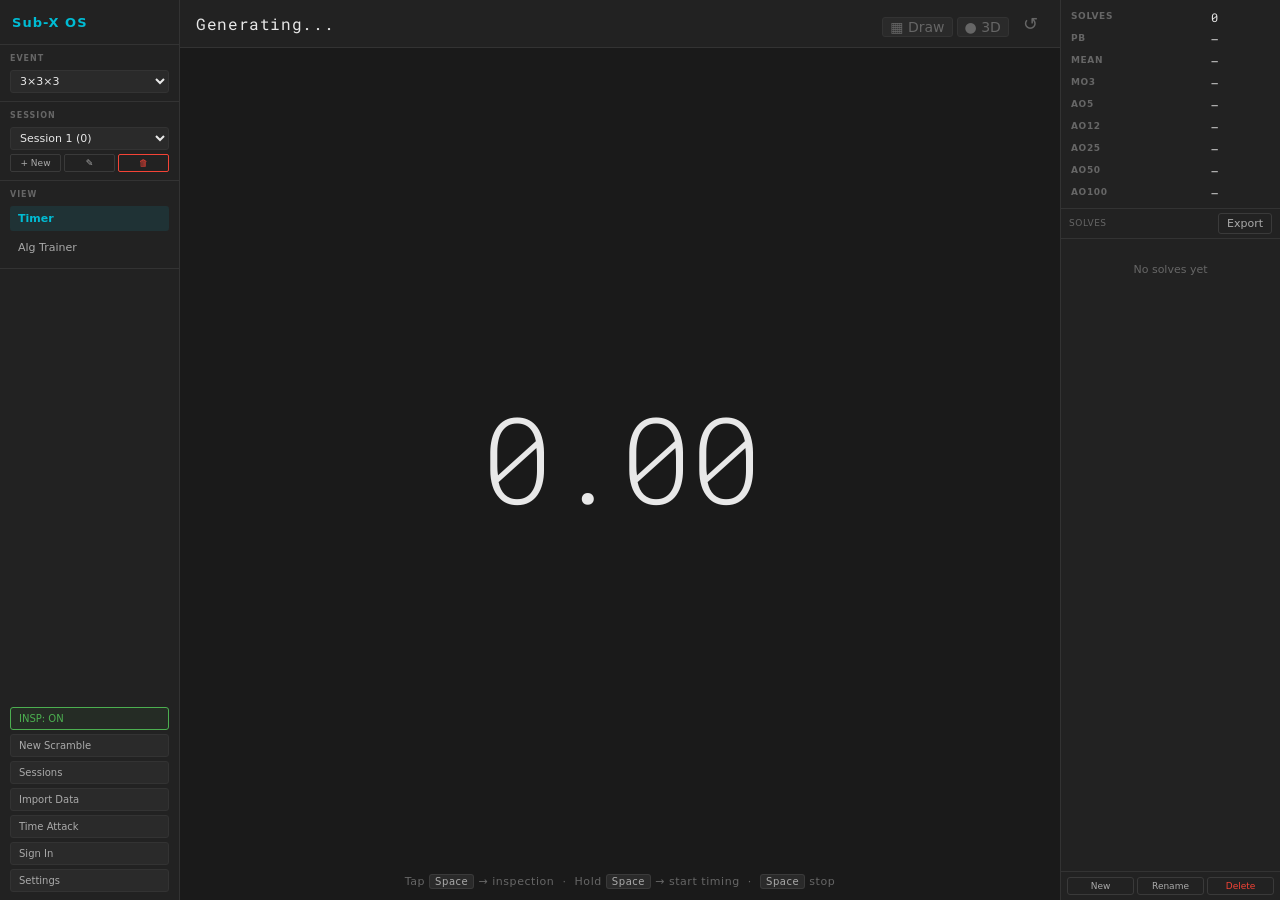
==== commit 252d7afe: "smartcube fixes" ====
--- a/index.html
+++ b/index.html
@@ -116,6 +116,12 @@
           visualization="experimental-2D"
           style="width:100%;max-width:340px;height:200px;margin:0 auto;display:block">
         </twisty-player>
+      </div>
+
+      <!-- Smart cube status bar - visible only when smartcube input mode is on -->
+      <div id="sc-status-bar" style="display:none">
+        <span id="sc-status-bar-text">Smart Cube not connected</span>
+        <button class="btn-sm" onclick="document.getElementById('smartcube-overlay').classList.toggle('open')">Connect</button>
       </div>
 
       <!-- PB flash badge -->
--- a/alg-trainer.css
+++ b/alg-trainer.css
@@ -216,3 +216,178 @@
 
 /* ── Hidden-until-reveal ─────────────────────────────────────────────────── */
 .hidden-until-reveal.hidden { opacity: 0; user-select: none; }
+
+/* ── Learn mode: database grid ──────────────────────────────────────────── */
+.tr-learn-grid {
+  display: grid;
+  grid-template-columns: repeat(auto-fill, minmax(260px, 1fr));
+  gap: 10px;
+}
+.tr-learn-group-header {
+  grid-column: 1 / -1;
+  font-size: 9px;
+  font-weight: 700;
+  text-transform: uppercase;
+  letter-spacing: 0.14em;
+  color: var(--text3);
+  padding-top: 6px;
+  border-top: 1px solid var(--border);
+  margin-top: 4px;
+}
+.tr-learn-card {
+  background: var(--surface);
+  border: 1px solid var(--border);
+  border-radius: 6px;
+  padding: 10px 12px;
+  display: flex;
+  flex-direction: column;
+  gap: 6px;
+  transition: border-color 0.12s;
+}
+.tr-learn-card:hover { border-color: var(--accent); }
+.tr-learn-top {
+  display: flex;
+  gap: 10px;
+  align-items: flex-start;
+}
+.tr-learn-img {
+  width: 80px;
+  height: 80px;
+  object-fit: contain;
+  flex-shrink: 0;
+  border-radius: 4px;
+  background: var(--bg3);
+}
+.tr-learn-info { flex: 1; min-width: 0; }
+.tr-learn-id { font-size: 16px; font-weight: 700; color: var(--text); }
+.tr-learn-group-tag {
+  font-size: 8px;
+  text-transform: uppercase;
+  letter-spacing: 0.09em;
+  color: var(--text3);
+  margin-bottom: 4px;
+}
+.tr-learn-hint {
+  font-size: 10px;
+  color: var(--accent);
+  line-height: 1.5;
+  border-left: 2px solid var(--accent);
+  padding-left: 6px;
+}
+.tr-alg-row {
+  display: flex;
+  gap: 6px;
+  align-items: baseline;
+  font-size: 10px;
+}
+.tr-alg-row.main .tr-alg-text { font-size: 12px; }
+.tr-alg-label {
+  font-size: 8px;
+  font-weight: 700;
+  text-transform: uppercase;
+  letter-spacing: 0.08em;
+  color: var(--text3);
+  width: 36px;
+  flex-shrink: 0;
+}
+.tr-alg-text {
+  font-family: var(--font-timer);
+  font-size: 11px;
+  color: var(--green);
+  word-break: break-all;
+  line-height: 1.5;
+}
+.tr-alg-row.auf .tr-alg-text { color: var(--orange); }
+.tr-learn-note { font-size: 9px; color: var(--text3); font-style: italic; line-height: 1.5; }
+
+/* ── Case selector ──────────────────────────────────────────────────────── */
+.tr-case-sel-grid {
+  display: flex;
+  flex-direction: column;
+  gap: 4px;
+  max-height: 60vh;
+  overflow-y: auto;
+}
+.tr-cs-row {
+  display: flex;
+  align-items: center;
+  gap: 8px;
+  padding: 5px 8px;
+  background: var(--bg2);
+  border: 1px solid var(--border);
+  border-radius: 3px;
+  cursor: pointer;
+  font-size: 11px;
+  color: var(--text);
+  transition: border-color 0.1s;
+}
+.tr-cs-row:hover { border-color: var(--accent); }
+.tr-cs-row input { width: 14px; height: 14px; accent-color: var(--accent); cursor: pointer; }
+.tr-cs-name { flex: 1; }
+.tr-cs-cnt { font-size: 9px; color: var(--text3); }
+
+/* ── OLL multiple choice ────────────────────────────────────────────────── */
+.tr-oll-mcq {
+  display: grid;
+  grid-template-columns: repeat(2, 1fr);
+  gap: 6px;
+  flex-shrink: 0;
+}
+.tr-oll-mcq.hidden { display: none; }
+.tr-oll-opt {
+  padding: 10px 8px;
+  font-size: 13px;
+  font-weight: 700;
+  font-family: var(--font-timer);
+  border-radius: 4px;
+  border: 1px solid var(--border2);
+  background: var(--bg3);
+  color: var(--text);
+  cursor: pointer;
+  transition: background 0.1s, border-color 0.1s, color 0.1s;
+  min-height: 44px;
+}
+.tr-oll-opt:hover:not(:disabled) { border-color: var(--accent); color: var(--accent); }
+.tr-oll-opt.correct-ans { background: var(--green); color: #000; border-color: var(--green); }
+.tr-oll-opt.wrong-ans   { background: var(--red);   color: #fff; border-color: var(--red); }
+
+/* ── Train bar ──────────────────────────────────────────────────────────── */
+.tr-train-bar {
+  display: flex;
+  align-items: center;
+  justify-content: space-between;
+  padding: 3px 0;
+  flex-shrink: 0;
+}
+.tr-streak  { font-size: 13px; color: var(--orange); font-weight: 700; }
+.tr-elapsed { font-family: var(--font-timer); font-size: 14px; color: var(--accent); }
+
+/* ── Feedback flash ─────────────────────────────────────────────────────── */
+.tr-feedback {
+  text-align: center;
+  font-size: 18px;
+  font-weight: 700;
+  padding: 6px 12px;
+  border-radius: 4px;
+  flex-shrink: 0;
+  animation: tr-pop 0.15s ease;
+}
+.tr-feedback.hidden { display: none; }
+.tr-feedback.fb-correct { background: rgba(76,175,80,0.15); color: var(--green); }
+.tr-feedback.fb-wrong   { background: rgba(239,83,80,0.15);  color: var(--red); }
+@keyframes tr-pop { 0%{transform:scale(.92)} 100%{transform:scale(1)} }
+
+/* ── 2-side image layout ────────────────────────────────────────────────── */
+.tr-img-box-2side {
+  display: flex;
+  flex-direction: column;
+  gap: 4px;
+}
+.tr-img-box-2side img { width: 148px; height: 148px; object-fit: contain; }
+
+/* ── Responsive ─────────────────────────────────────────────────────────── */
+@media (max-width: 640px) {
+  .tr-learn-grid { grid-template-columns: 1fr; }
+  .tr-learn-img  { width: 60px; height: 60px; }
+  .tr-oll-mcq    { grid-template-columns: repeat(2, 1fr); }
+}
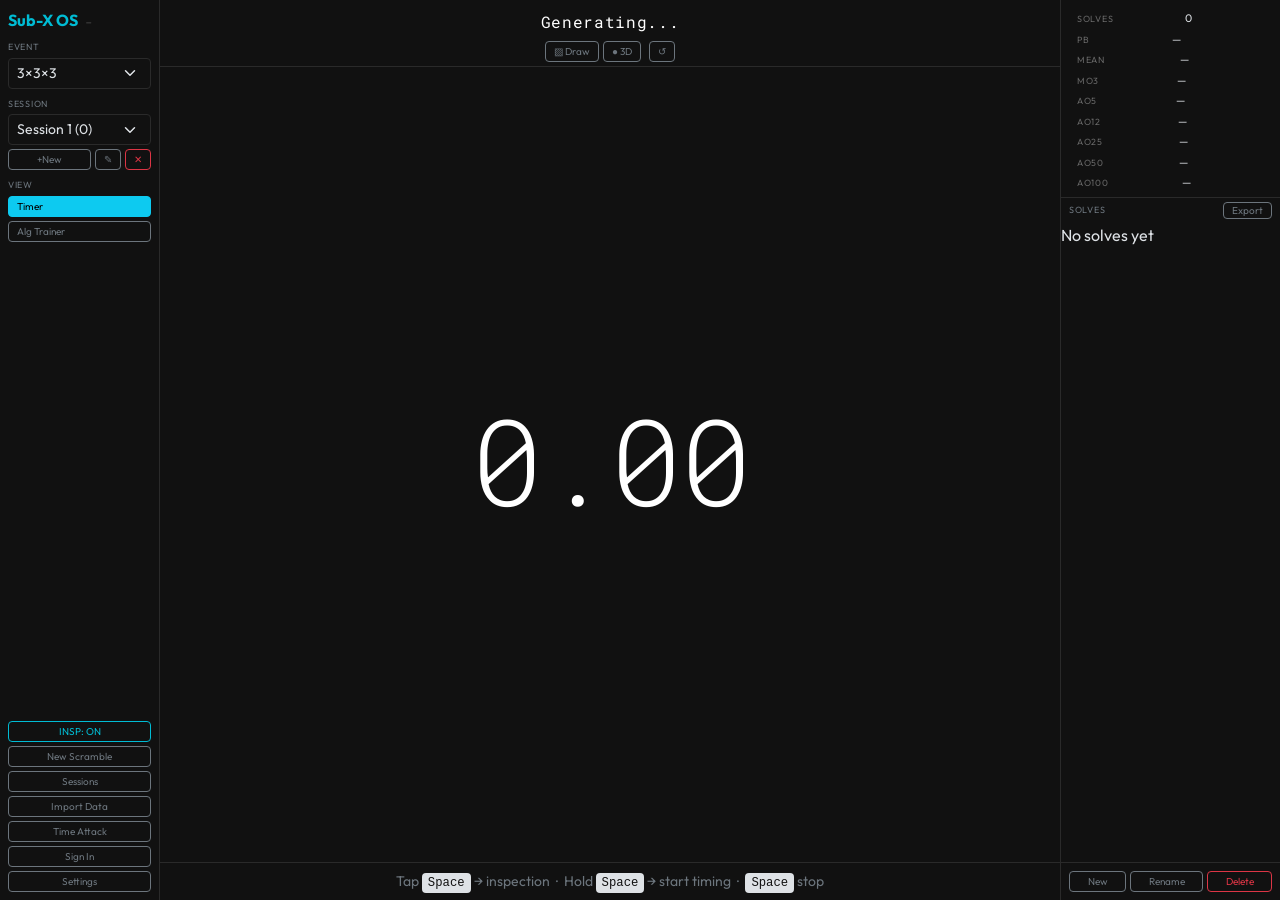
==== commit 04ac71fc: "bootstrap changes" ====
--- a/index.html
+++ b/index.html
@@ -1,5 +1,5 @@
 <!DOCTYPE html>
-<html lang="en" data-theme="dark">
+<html lang="en" data-bs-theme="dark">
 <head>
   <meta charset="UTF-8">
   <meta name="viewport" content="width=device-width, initial-scale=1.0, viewport-fit=cover">
@@ -7,517 +7,383 @@
   <meta name="apple-mobile-web-app-status-bar-style" content="black-translucent">
   <meta name="mobile-web-app-capable" content="yes">
   <meta name="theme-color" id="theme-color-meta" content="#1a1a1a">
-  <!-- v3 — cache bust -->
   <title>Sub-X OS</title>
   <link rel="manifest" href="manifest.json">
   <link rel="icon" href="data:image/svg+xml,<svg xmlns='http://www.w3.org/2000/svg' viewBox='0 0 100 100'><text y='.9em' font-size='90'>⏱</text></svg>">
 
-  <link rel="stylesheet" href="base.css?v=20">
-  <link rel="stylesheet" href="timer.css?v=20">
-  <link rel="stylesheet" href="panels.css?v=20">
-  <link rel="stylesheet" href="modals.css?v=20">
-  <link rel="stylesheet" href="alg-trainer.css?v=20">
-
+  <!-- Bootstrap 5.3 -->
+  <link href="https://cdn.jsdelivr.net/npm/bootstrap@5.3.3/dist/css/bootstrap.min.css" rel="stylesheet">
+  <!-- Fonts -->
   <link rel="preconnect" href="https://fonts.googleapis.com">
   <link href="https://fonts.googleapis.com/css2?family=Roboto+Mono:wght@300;400;600&family=Rubik:wght@300;400;600&family=Outfit:wght@300;400;600&family=Share+Tech+Mono&display=swap" rel="stylesheet">
+  <!-- Sub-X overrides (timer display, solve list, accent colour only) -->
+  <link rel="stylesheet" href="subx.css?v=21">
+  <link rel="stylesheet" href="alg-trainer.css?v=21">
+
+  <!-- cubing.js 3D renders -->
+  <script src="https://cdn.cubing.net/js/cubing/twisty" type="module" defer></script>
 </head>
-<body>
-
-<!-- Hidden state element — timer.js writes data-state here AND on #timer-display -->
+<body class="overflow-hidden" style="height:100dvh">
 <div id="timer-state" data-state="idle" aria-hidden="true" style="display:none"></div>
 
-<!-- ═══════════════════════════════════════════════════════════════════════════
-     APP SHELL
-     Grid: [sidebar 180px] [main 1fr] [side 220px]   (desktop)
-     Mobile: flex column — sidebar hidden, mobile-bar shown
-══════════════════════════════════════════════════════════════════════════════ -->
-<div id="app">
-
-  <!-- ── LEFT SIDEBAR (desktop only) ──────────────────────────────────────── -->
-  <nav id="sidebar" aria-label="Navigation">
-
-    <div class="sb-logo" aria-label="Sub-X OS">Sub-X OS</div>
-
-    <!-- Event -->
-    <div class="sb-section">
-      <div class="sb-label">Event</div>
-      <select id="event-selector" class="sb-select" aria-label="Select event"></select>
-    </div>
-
-    <!-- Session -->
-    <div class="sb-section">
-      <div class="sb-label">Session</div>
-      <select id="session-selector" class="sb-select" aria-label="Select session"></select>
-      <div class="sb-row">
-        <button id="btn-new-session"    class="sb-btn" title="New session">+ New</button>
-        <button id="btn-rename-session" class="sb-btn" title="Rename session">✎</button>
-        <button id="btn-delete-session" class="sb-btn danger" title="Delete session">🗑</button>
-      </div>
-    </div>
-
-    <!-- Navigation -->
-    <div class="sb-section">
-      <div class="sb-label">View</div>
-      <button class="sb-nav active" data-view="timer"   onclick="showView('timer',this)">Timer</button>
-      <button class="sb-nav"        data-view="trainer" onclick="showView('trainer',this)">Alg Trainer</button>
-    </div>
-
-    <!-- Controls (push to bottom) -->
-    <div class="sb-section sb-bottom">
-      <button id="btn-inspection-toggle" class="sb-ctrl insp-on"
+<!-- ══ APP SHELL ═══════════════════════════════════════════════════════════ -->
+<div id="app" class="d-flex" style="height:100dvh;overflow:hidden">
+
+  <!-- ── SIDEBAR (desktop) ──────────────────────────────────────────────── -->
+  <nav id="sidebar" class="d-none d-md-flex flex-column border-end p-2 gap-1"
+       style="width:160px;min-width:160px;overflow-y:auto" aria-label="Navigation">
+
+    <div class="sb-logo fw-bold text-accent mb-1">Sub-X OS<span id="sync-indicator"></span></div>
+
+    <small class="text-secondary text-uppercase" style="letter-spacing:.08em;font-size:9px">Event</small>
+    <select id="event-selector" class="form-select form-select-sm mb-1" aria-label="Event"></select>
+
+    <small class="text-secondary text-uppercase" style="letter-spacing:.08em;font-size:9px">Session</small>
+    <select id="session-selector" class="form-select form-select-sm" aria-label="Session"></select>
+    <div class="d-flex gap-1 mb-1">
+      <button id="btn-new-session"    class="btn btn-sm btn-outline-secondary flex-fill" title="New session">+New</button>
+      <button id="btn-rename-session" class="btn btn-sm btn-outline-secondary" title="Rename">✎</button>
+      <button id="btn-delete-session" class="btn btn-sm btn-outline-danger"    title="Delete">✕</button>
+    </div>
+
+    <small class="text-secondary text-uppercase" style="letter-spacing:.08em;font-size:9px">View</small>
+    <button class="btn btn-sm btn-outline-info active w-100 text-start mb-0"
+            data-view="timer" onclick="showView('timer',this)">Timer</button>
+    <button class="btn btn-sm btn-outline-secondary w-100 text-start mb-2"
+            data-view="trainer" onclick="showView('trainer',this)">Alg Trainer</button>
+
+    <!-- Bottom controls -->
+    <div class="mt-auto d-flex flex-column gap-1">
+      <button id="btn-inspection-toggle" class="btn btn-sm btn-outline-info insp-on"
               onclick="Timer.toggleInspection()">INSP: ON</button>
-      <button class="sb-ctrl" onclick="App.nextScramble()">New Scramble</button>
-      <button class="sb-ctrl" onclick="SessionManager.open()">Sessions</button>
-      <button class="sb-ctrl" onclick="UniversalImport.open()">Import Data</button>
-      <button class="sb-ctrl" onclick="showView('timeattack',this)">Time Attack</button>
-      <button class="sb-ctrl" id="btn-account" onclick="AuthUI.open()">Sign In</button>
-      <button class="sb-ctrl" id="btn-settings" onclick="Settings.open()">Settings</button>
-    </div>
-
+      <button class="btn btn-sm btn-outline-secondary w-100" onclick="App.nextScramble()">New Scramble</button>
+      <button class="btn btn-sm btn-outline-secondary w-100" onclick="SessionManager.open()">Sessions</button>
+      <button class="btn btn-sm btn-outline-secondary w-100" onclick="UniversalImport.open()">Import Data</button>
+      <button class="btn btn-sm btn-outline-secondary w-100" onclick="showView('timeattack',this)">Time Attack</button>
+      <button class="btn btn-sm btn-outline-secondary w-100" id="btn-account" onclick="AuthUI.open()">Sign In</button>
+      <button class="btn btn-sm btn-outline-secondary w-100" id="btn-settings" onclick="Settings.open()">Settings</button>
+    </div>
   </nav>
 
-  <!-- ── MOBILE TOP BAR (≤640px only) ─────────────────────────────────────── -->
-  <header id="mobile-bar" role="banner">
-    <button id="btn-mobile-menu" class="mob-icon-btn" onclick="openDrawer()"
-            aria-label="Open menu">☰</button>
-    <span class="mb-title">Sub-X OS</span>
-    <select id="event-sel-mob" class="mob-sel" aria-label="Event"
-            onchange="syncEventFromMob(this)"></select>
-    <button id="insp-btn-mob" class="mob-insp insp-on"
-            onclick="Timer.toggleInspection();syncInspBtns()">INSP</button>
-    <button class="mob-icon-btn" onclick="Settings.open()" aria-label="Settings">⚙</button>
-  </header>
-
-  <!-- ── MAIN AREA ─────────────────────────────────────────────────────────── -->
-  <main id="main-area" role="main">
-
-    <!-- ── TIMER VIEW ────────────────────────────────────────────────────── -->
-    <div id="view-timer" class="view active">
-
-      <!-- Scramble at very top -->
-      <div id="scramble-wrap" role="region" aria-label="Scramble">
-        <div id="scramble-event-label" style="display:none"></div>
-        <div id="scramble-display" aria-live="polite">Generating...</div>
-        <div id="scramble-view-btns">
-          <button class="scr-view-btn" id="btn-draw-scr" onclick="ScrambleDraw.toggle()" title="Draw scramble">&#9638; Draw</button>
-          <button class="scr-view-btn" id="btn-3d-scr" onclick="ScrambleDraw.toggle3D()" title="3D view">&#9679; 3D</button>
+  <!-- ── MAIN AREA ──────────────────────────────────────────────────────── -->
+  <main id="main-area" class="flex-grow-1 d-flex flex-column overflow-hidden" role="main">
+
+    <!-- Mobile top bar -->
+    <header id="mobile-bar" class="d-flex d-md-none align-items-center gap-2 px-2 py-1 border-bottom">
+      <button class="btn btn-sm btn-outline-secondary" onclick="openDrawer()" aria-label="Menu">☰</button>
+      <span class="fw-bold text-accent">Sub-X OS</span>
+      <select id="event-sel-mob" class="form-select form-select-sm flex-grow-1"
+              onchange="syncEventFromMob(this)"></select>
+      <button id="insp-btn-mob" class="btn btn-sm btn-outline-info insp-on"
+              onclick="Timer.toggleInspection();syncInspBtns()">INSP</button>
+      <button class="btn btn-sm btn-outline-secondary" onclick="Settings.open()">⚙</button>
+    </header>
+
+    <!-- TIMER VIEW -->
+    <div id="view-timer" class="view active d-flex flex-column flex-grow-1 overflow-hidden">
+      <!-- Scramble -->
+      <div id="scramble-wrap" class="px-3 pt-2 pb-1 text-center border-bottom">
+        <div id="scramble-event-label" class="text-info fw-bold" style="display:none;letter-spacing:.1em"></div>
+        <div id="scramble-display" class="scramble-text" aria-live="polite">Generating...</div>
+        <div class="d-flex justify-content-center align-items-center gap-2 mt-1">
+          <div id="scramble-view-btns" class="d-flex gap-1">
+            <button class="btn btn-sm btn-outline-secondary scr-view-btn" id="btn-draw-scr"
+                    onclick="ScrambleDraw.toggle()">▨ Draw</button>
+            <button class="btn btn-sm btn-outline-secondary scr-view-btn" id="btn-3d-scr"
+                    onclick="ScrambleDraw.toggle3D()">● 3D</button>
+          </div>
+          <button class="btn btn-sm btn-outline-secondary" onclick="App.nextScramble()">↺</button>
         </div>
-        <button class="scr-btn" onclick="App.nextScramble()"
-                title="New scramble (N)" aria-label="New scramble">↺</button>
-      </div>
-
-      <!-- Draw scramble panel — sits below scramble-wrap, spans full width -->
-      <div id="scramble-draw-panel" style="display:none">
-        <twisty-player id="scramble-twisty"
-          puzzle="3x3x3"
-          experimental-setup-alg=""
-          hint-facelets="none"
-          control-panel="none"
-          visualization="experimental-2D"
-          style="width:100%;max-width:340px;height:200px;margin:0 auto;display:block">
-        </twisty-player>
-      </div>
-
-      <!-- Smart cube status bar - visible only when smartcube input mode is on -->
-      <div id="sc-status-bar" style="display:none">
-        <span id="sc-status-bar-text">Smart Cube not connected</span>
-        <button class="btn-sm" onclick="document.getElementById('smartcube-overlay').classList.toggle('open')">Connect</button>
-      </div>
-
-      <!-- PB flash badge -->
-      <div id="pb-flash" role="status" aria-live="polite">🏆 NEW PB!</div>
-
-      <!-- Timer centre — this entire area is the tap target -->
-      <div id="timer-area" role="button" aria-label="Timer — tap or hold Space">
+      </div>
+
+      <!-- Draw scramble panel -->
+      <div id="scramble-draw-panel" class="d-flex justify-content-center py-2 border-bottom" style="display:none!important">
+        <twisty-player id="scramble-twisty" puzzle="3x3x3" experimental-setup-alg=""
+          hint-facelets="none" control-panel="none" visualization="experimental-2D"
+          style="width:100%;max-width:340px;height:200px"></twisty-player>
+      </div>
+
+      <!-- Smart cube bar -->
+      <div id="sc-status-bar" class="d-none align-items-center justify-content-between px-3 py-1 border-bottom small">
+        <span id="sc-status-bar-text" class="text-secondary">Smart Cube not connected</span>
+        <button class="btn btn-sm btn-outline-info"
+                onclick="document.getElementById('smartcube-overlay').classList.toggle('open')">Connect</button>
+      </div>
+
+      <!-- PB flash -->
+      <div id="pb-flash" role="status" aria-live="polite"></div>
+
+      <!-- Timer centre -->
+      <div id="timer-area" class="flex-grow-1 d-flex flex-column align-items-center justify-content-center"
+           role="button" aria-label="Timer">
         <div id="timer-display" data-state="idle" aria-live="off">0.00</div>
-        <div id="inspection-display" aria-live="assertive"></div>
-      </div>
-
-      <!-- Hint at bottom of main -->
-      <div id="timer-hint" aria-hidden="true">
-        Hold <kbd>Space</kbd> to start &nbsp;·&nbsp; <kbd>Esc</kbd> cancel
-      </div>
-
-      <!-- Stat detail popup -->
-      <!-- Virtual cube panel (shown when virtual input mode is active) -->
-      <div id="vc-wrap" style="display:none">
-        <div id="vc-header">
-          <span id="vc-last-move" class="vc-last-move"></span>
-          <span id="vc-solved" class="vc-solved" style="display:none">SOLVED!</span>
-          <span class="vc-hint">U F R L D B (+ ' or 2) &nbsp;·&nbsp; execute moves to solve the scramble</span>
+        <div id="inspection-display" class="text-warning fs-3 fw-bold mt-2" aria-live="assertive"></div>
+      </div>
+
+      <!-- Virtual cube panel -->
+      <div id="vc-wrap" class="border-top px-3 py-2" style="display:none">
+        <div id="vc-header" class="d-flex align-items-center gap-2 mb-2">
+          <span id="vc-last-move" class="vc-last-move text-info fs-4 fw-bold"></span>
+          <span id="vc-solved" class="badge bg-success" style="display:none">SOLVED!</span>
+          <small class="text-secondary ms-auto">U F R L D B (+ ' or 2)</small>
         </div>
         <div id="vc-faces"></div>
       </div>
 
+      <!-- Timer hint -->
+      <div id="timer-hint" class="text-center text-secondary small py-2 border-top" aria-hidden="true">
+        Hold <kbd>Space</kbd> to start · <kbd>Esc</kbd> cancel
+      </div>
       <div id="stat-detail-overlay" role="dialog" aria-hidden="true"></div>
-
-    </div><!-- /view-timer -->
-
-    <!-- ── TRAINER VIEW ──────────────────────────────────────────────────── -->
-    <div id="view-trainer" class="view">
-      <div id="trainer-panel">
-        <div id="trainer-content"><!-- Populated by AlgTrainer.init() --></div>
-      </div>
-    </div><!-- /view-trainer -->
-
-    <!-- ── TIME ATTACK VIEW ─────────────────────────────────────────────── -->
-    <div id="view-timeattack" class="view">
-      <div id="time-attack-panel" style="flex:1;display:flex;flex-direction:column;overflow:hidden;min-height:0"><div id="ta-content"></div></div>
-    </div>
-
-  </main><!-- /main-area -->
-
-  <!-- ── RIGHT PANEL (stats + solves) ─────────────────────────────────────── -->
-  <aside id="side" aria-label="Statistics and solve list">
-    <div id="stats-panel" role="region" aria-label="Statistics"></div>
-    <div id="solve-panel">
-      <div class="solve-panel-header">
-        <span>Solves</span>
-        <button class="btn-sm" onclick="Sessions.exportCSTimer()">Export</button>
-      </div>
-      <div id="solve-list" role="list"></div>
-    </div>
-    <div id="session-controls">
-      <button onclick="document.getElementById('btn-new-session').click()">New</button>
-      <button onclick="document.getElementById('btn-rename-session').click()">Rename</button>
-      <button style="color:var(--red)"
+    </div>
+
+    <!-- TRAINER VIEW -->
+    <div id="view-trainer" class="view flex-grow-1 overflow-hidden" style="display:none">
+      <div id="trainer-panel" class="h-100 overflow-y-auto">
+        <div id="trainer-content" class="p-3"></div>
+      </div>
+    </div>
+
+    <!-- TIME ATTACK VIEW -->
+    <div id="view-timeattack" class="view flex-grow-1 overflow-hidden" style="display:none">
+      <div id="time-attack-panel" class="h-100 overflow-y-auto">
+        <div id="ta-content" class="p-3"></div>
+      </div>
+    </div>
+
+  </main>
+
+  <!-- ── RIGHT PANEL ────────────────────────────────────────────────────── -->
+  <aside id="side" class="d-none d-md-flex flex-column border-start overflow-hidden"
+         style="width:220px;min-width:220px" aria-label="Statistics">
+    <div id="stats-panel" class="px-2 pt-2"></div>
+    <div id="solve-panel" class="flex-grow-1 d-flex flex-column overflow-hidden border-top mt-1">
+      <div class="d-flex align-items-center justify-content-between px-2 py-1">
+        <small class="text-secondary text-uppercase" style="font-size:9px;letter-spacing:.08em">Solves</small>
+        <button class="btn btn-sm btn-outline-secondary py-0" style="font-size:10px"
+                onclick="Sessions.exportCSTimer()">Export</button>
+      </div>
+      <div id="solve-list" class="overflow-y-auto flex-grow-1" role="list"></div>
+    </div>
+    <div id="session-controls" class="d-flex gap-1 p-2 border-top">
+      <button class="btn btn-sm btn-outline-secondary flex-fill"
+              onclick="document.getElementById('btn-new-session').click()">New</button>
+      <button class="btn btn-sm btn-outline-secondary flex-fill"
+              onclick="document.getElementById('btn-rename-session').click()">Rename</button>
+      <button class="btn btn-sm btn-outline-danger flex-fill"
               onclick="document.getElementById('btn-delete-session').click()">Delete</button>
     </div>
   </aside>
 
 </div><!-- /app -->
 
-<!-- ── MOBILE DRAWER (slides in from left on mobile) ───────────────────────── -->
-<div id="drawer-overlay" onclick="closeDrawer()" aria-hidden="true"></div>
-<div id="mobile-drawer" role="navigation" aria-label="Mobile navigation">
-  <div class="sb-logo">Sub-X OS</div>
-
-  <div class="sb-section">
-    <div class="sb-label">Event</div>
-    <select id="event-sel-drawer" class="sb-select"
+<!-- ══ MOBILE DRAWER ═══════════════════════════════════════════════════════ -->
+<div id="drawer-overlay" onclick="closeDrawer()" aria-hidden="true" class="d-md-none"></div>
+<div id="mobile-drawer" class="d-md-none" role="navigation" aria-label="Mobile navigation">
+  <div class="fw-bold text-accent p-2 border-bottom">Sub-X OS</div>
+  <div class="p-2 d-flex flex-column gap-1">
+    <small class="text-secondary">Event</small>
+    <select id="event-sel-drawer" class="form-select form-select-sm"
             onchange="syncEventFromDrawer(this)"></select>
+    <small class="text-secondary mt-1">Session</small>
+    <select id="sess-sel-drawer" class="form-select form-select-sm"
+            onchange="Storage.setCurrentSession(this.value);App.onSessionSwitch();closeDrawer()"></select>
+    <div class="d-flex gap-1">
+      <button onclick="document.getElementById('btn-new-session').click();closeDrawer()"
+              class="btn btn-sm btn-outline-secondary flex-fill">+New</button>
+      <button onclick="document.getElementById('btn-rename-session').click();closeDrawer()"
+              class="btn btn-sm btn-outline-secondary">✎</button>
+      <button onclick="document.getElementById('btn-delete-session').click();closeDrawer()"
+              class="btn btn-sm btn-outline-danger">✕</button>
+    </div>
+    <hr class="my-1">
+    <button class="btn btn-sm btn-outline-secondary text-start" onclick="showView('timer',null);closeDrawer()">Timer</button>
+    <button class="btn btn-sm btn-outline-secondary text-start" onclick="showView('trainer',null);closeDrawer()">Alg Trainer</button>
+    <button class="btn btn-sm btn-outline-secondary text-start" onclick="SessionManager.open();closeDrawer()">Sessions</button>
+    <button class="btn btn-sm btn-outline-secondary text-start" onclick="UniversalImport.open();closeDrawer()">Import Data</button>
+    <button class="btn btn-sm btn-outline-secondary text-start" onclick="showView('timeattack',null);closeDrawer()">Time Attack</button>
+    <button class="btn btn-sm btn-outline-secondary text-start" onclick="Timer.toggleInspection();syncInspBtns();closeDrawer()">Toggle Inspection</button>
+    <button class="btn btn-sm btn-outline-secondary text-start" onclick="Settings.open();closeDrawer()">Settings</button>
   </div>
-
-  <div class="sb-section">
-    <div class="sb-label">Session</div>
-    <select id="sess-sel-drawer" class="sb-select"
-            onchange="Storage.setCurrentSession(this.value);App.onSessionSwitch();closeDrawer()"></select>
-    <div class="sb-row">
-      <button onclick="document.getElementById('btn-new-session').click();closeDrawer()"
-              class="sb-btn">+ New</button>
-      <button onclick="document.getElementById('btn-rename-session').click();closeDrawer()"
-              class="sb-btn">✎</button>
-      <button onclick="document.getElementById('btn-delete-session').click();closeDrawer()"
-              class="sb-btn danger">🗑</button>
-    </div>
-  </div>
-
-  <div class="sb-section">
-    <div class="sb-label">View</div>
-    <button class="sb-nav" onclick="showView('timer',null);closeDrawer()">Timer</button>
-    <button class="sb-nav" onclick="showView('trainer',null);closeDrawer()">Alg Trainer</button>
-  </div>
-
-  <div class="sb-section">
-    <button class="sb-ctrl" onclick="SessionManager.open();closeDrawer()">Sessions</button>
-    <button class="sb-ctrl" onclick="UniversalImport.open();closeDrawer()">Import Data</button>
-    <button class="sb-ctrl" onclick="showView('timeattack',null);closeDrawer()">Time Attack</button>
-    <button class="sb-ctrl" onclick="Timer.toggleInspection();syncInspBtns();closeDrawer()">
-      Toggle Inspection</button>
-    <button class="sb-ctrl" onclick="Settings.open();closeDrawer()">Settings</button>
-  </div>
-</div>
-
-<!-- ── SETTINGS MODAL ─────────────────────────────────────────────────────── -->
-<div id="settings-overlay" class="modal-overlay" role="dialog" aria-modal="true"
-     aria-label="Settings">
-  <div class="modal-box">
-    <div class="modal-header">
-      <h2>Settings</h2>
-      <button id="settings-close" aria-label="Close settings">✕</button>
-    </div>
-    <div id="settings-content"></div>
-  </div>
-</div>
-
-<!-- ── SESSION MANAGER MODAL ─────────────────────────────────────────────── -->
-<!-- SessionManager.open() creates its modal dynamically -->
-
-<!-- ── UNIVERSAL IMPORT MODAL ─────────────────────────────────────────────── -->
-<!-- UniversalImport.open() creates its modal dynamically -->
-
-<!-- ── SOLVE SUMMARY MODAL ─────────────────────────────────────────────────── -->
+</div>
+
+<!-- ══ BOOTSTRAP MODALS ════════════════════════════════════════════════════ -->
+
+<!-- Settings -->
+<div id="settings-overlay" class="modal-overlay" role="dialog" aria-modal="true">
+  <div class="modal-box"><div class="modal-header"><h2>Settings</h2>
+    <button id="settings-close" aria-label="Close">✕</button></div>
+  <div id="settings-content"></div></div>
+</div>
+
+<!-- Solve Summary -->
 <div id="solve-summary-overlay" class="modal-overlay" role="dialog" aria-modal="true">
-  <div class="modal-box" style="max-width:520px">
-    <div class="modal-header">
-      <h2>Solve Detail</h2>
-      <button onclick="SolveSummary.close()" aria-label="Close">✕</button>
-    </div>
-    <div id="solve-summary-content"></div>
-  </div>
+  <div class="modal-box" style="max-width:520px"><div class="modal-header"><h2>Solve Detail</h2>
+    <button onclick="SolveSummary.close()" aria-label="Close">✕</button></div>
+  <div id="solve-summary-content"></div></div>
 </div>
 <div id="ss-toast" class="ss-toast" aria-live="polite"></div>
 
-<!-- ── SMART CUBE PANEL (sidebar section) ──────────────────────────────────── -->
+<!-- Smart Cube -->
 <div id="smartcube-overlay" class="modal-overlay" role="dialog">
   <div class="modal-box" style="max-width:480px">
-    <div class="modal-header">
-      <h2>Smart Cube</h2>
+    <div class="modal-header"><h2>Smart Cube</h2>
       <button onclick="document.getElementById('smartcube-overlay').classList.remove('open')" aria-label="Close">✕</button>
     </div>
-    <div id="smartcube-panel">
-      <div id="smartcube-status" data-state="idle" class="sc-status">
-        No cube connected
-      </div>
-      <div class="sc-actions">
-        <button id="btn-smartcube-connect" class="btn-primary" style="margin-right:6px" onclick="SmartCube.connect()">
-          Connect Cube
-        </button>
-        <button id="btn-smartcube-disconnect" style="display:none" class="btn-sm" onclick="SmartCube.disconnect()">Disconnect</button>
-        <button id="btn-gyro-toggle" class="btn-sm" onclick="Gyro.toggle()" title="Phone gyro">
-          Gyro
-        </button>
-        <button id="btn-gyro-reset" class="btn-sm" onclick="Gyro.reset()" title="Reset gyro calibration">
-          Reset
-        </button>
-      </div>
-      <!-- Gyro visual -->
+    <div id="smartcube-panel" class="p-2">
+      <div id="smartcube-status" data-state="idle" class="sc-status mb-2">No cube connected</div>
+      <div class="d-flex gap-2 mb-2">
+        <button id="btn-smartcube-connect" class="btn btn-success btn-sm" onclick="SmartCube.connect()">Connect Cube</button>
+        <button id="btn-smartcube-disconnect" class="btn btn-outline-secondary btn-sm" style="display:none" onclick="SmartCube.disconnect()">Disconnect</button>
+        <button id="btn-gyro-toggle" class="btn btn-outline-secondary btn-sm" onclick="Gyro.toggle()">Gyro</button>
+        <button id="btn-gyro-reset" class="btn btn-outline-secondary btn-sm" onclick="Gyro.reset()">Reset</button>
+      </div>
       <div id="gyro-panel" style="display:none">
-        <div class="sc-section-label">Gyro Orientation</div>
-        <div id="gyro-cube-wrap">
-          <div id="gyro-cube">
-            <div class="gc-face gc-front">F</div>
-            <div class="gc-face gc-back">B</div>
-            <div class="gc-face gc-left">L</div>
-            <div class="gc-face gc-right">R</div>
-            <div class="gc-face gc-top">U</div>
-            <div class="gc-face gc-bottom">D</div>
-          </div>
-        </div>
+        <div class="small text-secondary mb-1">Gyro Orientation</div>
+        <div id="gyro-cube-wrap"><div id="gyro-cube">
+          <div class="gc-face gc-front">F</div><div class="gc-face gc-back">B</div>
+          <div class="gc-face gc-left">L</div><div class="gc-face gc-right">R</div>
+          <div class="gc-face gc-top">U</div><div class="gc-face gc-bottom">D</div>
+        </div></div>
         <div class="sc-gyro-vals" id="gyro-vals">α:— β:— γ:—</div>
-        <div id="gyro-mode-label" style="font-size:9px;color:var(--text3);text-align:center;margin-top:3px">Not active</div>
-        <div class="sc-section-label" style="margin-top:8px">Drag to calibrate zero point</div>
-        <div id="gyro-cal-bar" title="Drag to offset calibration">
-          <div id="gyro-cal-thumb"></div>
-        </div>
-      </div>
-      <!-- TPS display -->
-      <div id="sc-tps" class="sc-tps"></div>
-      <!-- Live move display -->
+        <div id="gyro-mode-label" class="text-secondary text-center" style="font-size:9px">Not active</div>
+        <div id="gyro-cal-bar" class="mt-2"><div id="gyro-cal-thumb"></div></div>
+      </div>
+      <div id="sc-tps" class="sc-tps mt-2"></div>
       <div class="sc-section-label" id="sc-move-label" style="display:none">Live Moves</div>
-      <div id="smartcube-moves" class="sc-moves"></div>
-      <!-- Cube type info -->
-      <div id="sc-info" class="sc-info"></div>
+      <div id="smartcube-moves" class="sc-moves mt-1"></div>
     </div>
   </div>
 </div>
 
-<!-- ── MOBILE BOTTOM TAB BAR ─────────────────────────────────────────────── -->
-<div id="mobile-tabs" role="tablist" aria-label="Navigation tabs">
-  <button class="mob-tab active" role="tab" aria-selected="true"
-          onclick="mobileTab('timer',this)">
-    <span>Timer</span>
-  </button>
-  <button class="mob-tab" role="tab" aria-selected="false"
-          onclick="mobileTab('stats',this)">
-    <span>Stats</span>
-  </button>
-  <button class="mob-tab" role="tab" aria-selected="false"
-          onclick="mobileTab('trainer',this)">
-    <span>Trainer</span>
-  </button>
-  <button class="mob-tab" role="tab" aria-selected="false"
-          onclick="mobileTab('timeattack',this)">
-    <span>Attack</span>
-  </button>
-  <button class="mob-tab" role="tab" aria-selected="false"
-          onclick="Settings.open()">
-    <span>Settings</span>
-  </button>
-</div>
-
-<!-- Hidden file input for csTimer import -->
-<input type="file" id="import-file-input" accept=".txt,.json"
-       aria-hidden="true" style="display:none"
-       onchange="Sessions.importCSTimer(this.files[0])">
-
-<!-- ═══════════════════════════════════════════════════════════════════════════
-     JS — LOAD ORDER IS CRITICAL (dependencies first, app.js last)
-     utils.js    → no deps
-     storage.js  → utils
-     scramble.js → none
-     timer.js    → utils, storage
-     sessions.js → utils, storage
-     stats.js    → utils, storage
-     settings.js → storage, scramble, timer
-     alg-data.js → none
-     alg-trainer.js → utils, storage, alg-data
-     app.js      → everything (loaded last)
-══════════════════════════════════════════════════════════════════════════════ -->
-<!-- Supabase CDN removed — add back when setting up cloud sync -->
-<!-- cubing.js twisty-player: 3D cube renders (same as cubing.net) -->
-<script src="https://cdn.cubing.net/js/cubing/twisty" type="module" defer></script>
-<script src="utils.js?v=20"></script>
-<script src="storage.js?v=20"></script>
-<script src="scramble.js?v=20"></script>
-<script src="timer.js?v=20"></script>
-<script src="sessions.js?v=20"></script>
-<script src="stats.js?v=20"></script>
-<script src="settings.js?v=20"></script>
-<script src="alg-data.js?v=20"></script>
-<script src="alg-trainer.js?v=20"></script>
-<script src="solve-summary.js?v=20"></script>
-<script src="smartcube.js?v=20"></script>
-<script src="gyro.js?v=20"></script>
-<script src="session-manager.js?v=20"></script>
-<script src="universal-import.js?v=20"></script>
-<script src="time-attack.js?v=20"></script>
-<script src="virtual-cube.js?v=20"></script>
-<script src="scramble-draw.js?v=20"></script>
-<script src="cloud-sync.js?v=20"></script>
-<script src="auth-ui.js?v=20"></script>
-<script src="app.js?v=20"></script>
+<!-- ══ MOBILE BOTTOM TABS ══════════════════════════════════════════════════ -->
+<div id="mobile-tabs" class="d-flex d-md-none border-top" role="tablist">
+  <button class="mob-tab active flex-fill" role="tab" onclick="mobileTab('timer',this)">Timer</button>
+  <button class="mob-tab flex-fill" role="tab" onclick="mobileTab('stats',this)">Solves</button>
+  <button class="mob-tab flex-fill" role="tab" onclick="mobileTab('trainer',this)">Trainer</button>
+  <button class="mob-tab flex-fill" role="tab" onclick="mobileTab('timeattack',this)">Attack</button>
+  <button class="mob-tab flex-fill" role="tab" onclick="Settings.open()">Settings</button>
+</div>
+
+<input type="file" id="import-file-input" accept=".txt,.json" aria-hidden="true"
+       style="display:none" onchange="Sessions.importCSTimer(this.files[0])">
+
+<!-- ══ SCRIPTS (order is critical) ════════════════════════════════════════ -->
+<script src="https://cdn.jsdelivr.net/npm/bootstrap@5.3.3/dist/js/bootstrap.bundle.min.js" defer></script>
+<script src="utils.js?v=21"></script>
+<script src="storage.js?v=21"></script>
+<script src="scramble.js?v=21"></script>
+<script src="timer.js?v=21"></script>
+<script src="sessions.js?v=21"></script>
+<script src="stats.js?v=21"></script>
+<script src="settings.js?v=21"></script>
+<script src="alg-data.js?v=21"></script>
+<script src="alg-trainer.js?v=21"></script>
+<script src="solve-summary.js?v=21"></script>
+<script src="smartcube.js?v=21"></script>
+<script src="gyro.js?v=21"></script>
+<script src="session-manager.js?v=21"></script>
+<script src="universal-import.js?v=21"></script>
+<script src="time-attack.js?v=21"></script>
+<script src="virtual-cube.js?v=21"></script>
+<script src="scramble-draw.js?v=21"></script>
+<script src="stackmat.js?v=21"></script>
+<script src="cloud-sync.js?v=21"></script>
+<script src="auth-ui.js?v=21"></script>
+<script src="app.js?v=21"></script>
 
 <script>
-// ── View switching ────────────────────────────────────────────────────────────
+/* ── showView, mobileTab, drawer, scramble key ─────────────────────────── */
 function showView(name, btn) {
-  document.querySelectorAll('.view').forEach(v => v.classList.remove('active'));
-  document.querySelectorAll('.sb-nav, .mob-tab[data-view]').forEach(b => b.classList.remove('active'));
-  document.getElementById('view-' + name)?.classList.add('active');
-  // Highlight matching nav buttons
-  document.querySelectorAll('[data-view="' + name + '"]').forEach(b => b.classList.add('active'));
+  document.querySelectorAll('.view').forEach(function(v) {
+    v.style.display = 'none'; v.classList.remove('active');
+  });
+  var el = document.getElementById('view-' + name);
+  if (el) { el.style.display = 'flex'; el.classList.add('active'); }
+  document.querySelectorAll('[data-view]').forEach(function(b) {
+    b.classList.toggle('active', b.dataset.view === name);
+    if (b.dataset.view === name) { b.classList.replace('btn-outline-secondary','btn-outline-info') || b.classList.add('btn-outline-info'); }
+    else { b.classList.replace('btn-outline-info','btn-outline-secondary'); }
+  });
   if (btn) btn.classList.add('active');
-  if (name === 'trainer') { AlgTrainer.show(); Timer.cancelAll(); }
-  else AlgTrainer.hide();
-  if (name === 'timeattack') { TimeAttack.show(); Timer.cancelAll(); }
-}
-
-// ── Mobile drawer ─────────────────────────────────────────────────────────────
+  if (name === 'trainer')    { if (typeof AlgTrainer !== 'undefined') AlgTrainer.show(); if (typeof Timer !== 'undefined') Timer.cancelAll(); }
+  else                       { if (typeof AlgTrainer !== 'undefined') AlgTrainer.hide(); }
+  if (name === 'timeattack') { if (typeof TimeAttack !== 'undefined') TimeAttack.show(); if (typeof Timer !== 'undefined') Timer.cancelAll(); }
+}
+
+function mobileTab(tab, btn) {
+  document.querySelectorAll('.mob-tab').forEach(function(b) { b.classList.remove('active'); });
+  if (btn) btn.classList.add('active');
+  var side = document.getElementById('side');
+  if (tab === 'stats') {
+    var wasOpen = side && side.classList.contains('open');
+    showView('timer', null);
+    if (side) side.classList.toggle('open', !wasOpen);
+    if (!wasOpen) setTimeout(function() { var sl = document.getElementById('solve-list'); if (sl) sl.scrollTop = 0; }, 50);
+  } else {
+    if (side) side.classList.remove('open');
+    showView(tab, null);
+  }
+}
+document.addEventListener('click', function(e) {
+  var side = document.getElementById('side');
+  if (!side || !side.classList.contains('open')) return;
+  if (!side.contains(e.target) && !e.target.closest('.mob-tab')) side.classList.remove('open');
+});
+
 function openDrawer() {
   document.getElementById('mobile-drawer').classList.add('open');
   document.getElementById('drawer-overlay').classList.add('open');
-  // Sync selectors
-  const evD = document.getElementById('event-sel-drawer');
-  const seD = document.getElementById('sess-sel-drawer');
-  const evM = document.getElementById('event-selector');
-  const seM = document.getElementById('session-selector');
-  if (evD && evM) { evD.innerHTML = evM.innerHTML; evD.value = evM.value; }
-  if (seD && seM) { seD.innerHTML = seM.innerHTML; seD.value = seM.value; }
+  var evD = document.getElementById('event-sel-drawer');
+  var seD = document.getElementById('sess-sel-drawer');
+  var evS = document.getElementById('event-selector');
+  var seS = document.getElementById('session-selector');
+  if (evD && evS) evD.innerHTML = evS.innerHTML, evD.value = evS.value;
+  if (seD && seS) seD.innerHTML = seS.innerHTML, seD.value = seS.value;
 }
 function closeDrawer() {
   document.getElementById('mobile-drawer').classList.remove('open');
   document.getElementById('drawer-overlay').classList.remove('open');
 }
-
-// ── Mobile event sync ─────────────────────────────────────────────────────────
-function syncEventFromMob(sel) {
-  const main = document.getElementById('event-selector');
-  if (main) { main.value = sel.value; main.dispatchEvent(new Event('change')); }
-}
-function syncEventFromDrawer(sel) {
-  const main = document.getElementById('event-selector');
-  if (main) { main.value = sel.value; main.dispatchEvent(new Event('change')); }
-  const mob = document.getElementById('event-sel-mob');
-  if (mob) mob.value = sel.value;
-}
-
-// ── Inspection button sync ────────────────────────────────────────────────────
+function syncEventFromMob(sel) { var ev = document.getElementById('event-selector'); if (ev) { ev.value = sel.value; ev.dispatchEvent(new Event('change')); } }
+function syncEventFromDrawer(sel) { var ev = document.getElementById('event-selector'); if (ev) { ev.value = sel.value; ev.dispatchEvent(new Event('change')); } }
 function syncInspBtns() {
-  const s = Storage.getSettings();
-  const mode = s.inspectionMode || (s.inspection ? 'always' : 'off');
-  const on = mode !== 'off';
-  const labels = { always:'INSP: ON', 'except-bld':'INSP: -BLD', updown:'INSP: ↑↓', off:'INSP: OFF' };
-  const mob_labels = { always:'INSP✓', 'except-bld':'-BLD', updown:'↑↓', off:'INSP' };
-  const mainBtn = document.getElementById('btn-inspection-toggle');
-  const mobBtn  = document.getElementById('insp-btn-mob');
-  if (mainBtn) { mainBtn.textContent = labels[mode]||'INSP'; mainBtn.classList.toggle('insp-on', on); }
-  if (mobBtn)  { mobBtn.textContent  = mob_labels[mode]||'INSP'; mobBtn.classList.toggle('insp-on', on); }
-}
-
-// ── Mobile tabs ───────────────────────────────────────────────────────────────
-function mobileTab(name, btn) {
-  document.querySelectorAll('.mob-tab').forEach(b => {
-    b.classList.remove('active');
-    b.setAttribute('aria-selected','false');
+  var on = typeof Timer !== 'undefined' && Timer.inspectionEnabled && Timer.inspectionEnabled();
+  ['btn-inspection-toggle','insp-btn-mob'].forEach(function(id) {
+    var b = document.getElementById(id);
+    if (!b) return;
+    b.textContent = on ? 'INSP: ON' : 'INSP: OFF';
+    b.classList.toggle('btn-outline-info', on);
+    b.classList.toggle('btn-outline-secondary', !on);
   });
-  btn.classList.add('active');
-  btn.setAttribute('aria-selected','true');
-  if (name === 'stats') {
-    // Toggle stats bottom sheet
-    const side = document.getElementById('side');
-    const wasOpen = side.classList.contains('open');
-    side.classList.toggle('open', !wasOpen);
-    showView('timer', null);
-  } else {
-    document.getElementById('side').classList.remove('open');
-    showView(name, null);
+}
+document.addEventListener('keydown', function(e) {
+  if (e.target.tagName === 'INPUT' || e.target.tagName === 'SELECT' || e.target.tagName === 'TEXTAREA') return;
+  if (e.key === 'n' || e.key === 'N') { e.preventDefault(); if (typeof App !== 'undefined') App.nextScramble(); }
+});
+
+/* Retry panels */
+function _retryPanels() {
+  var tc = document.getElementById('trainer-content');
+  if (tc && tc.children.length === 0 && typeof AlgTrainer !== 'undefined') { try { AlgTrainer.show(); } catch(e) {} }
+  var ta = document.getElementById('ta-content');
+  if (ta && ta.children.length === 0 && typeof TimeAttack !== 'undefined') { try { TimeAttack.show(); } catch(e) {} }
+}
+function _ensureScramble() {
+  var el = document.getElementById('scramble-display');
+  if (el && (el.textContent.trim() === 'Generating...' || el.textContent.trim() === '')) {
+    if (typeof App !== 'undefined' && typeof App.nextScramble === 'function') App.nextScramble();
   }
 }
-
-// ── Keep mobile event selector in sync ────────────────────────────────────────
-document.addEventListener('DOMContentLoaded', () => {
-  const mainEv = document.getElementById('event-selector');
-  const mobEv  = document.getElementById('event-sel-mob');
-  if (mainEv && mobEv) {
-    mobEv.innerHTML = mainEv.innerHTML;
-    mobEv.value     = mainEv.value;
-    mainEv.addEventListener('change', () => { mobEv.value = mainEv.value; });
-  }
+document.addEventListener('DOMContentLoaded', function() { setTimeout(_ensureScramble, 100); });
+window.addEventListener('load', function() {
+  _ensureScramble(); setTimeout(_ensureScramble, 500); setTimeout(_ensureScramble, 1500);
+  setTimeout(_retryPanels, 500); setTimeout(_retryPanels, 1500); setTimeout(_retryPanels, 3000);
 });
 
-// ── Keyboard shortcuts ────────────────────────────────────────────────────────
-// Retry alg trainer and time attack render until they have content
-function _retryPanels() {
-  // Alg Trainer
-  const tc = document.getElementById('trainer-content');
-  if (tc && tc.children.length === 0 && typeof AlgTrainer !== 'undefined') {
-    try { AlgTrainer.show(); } catch(e) { console.error('AlgTrainer retry:', e); }
-  }
-  // Time Attack
-  const ta = document.getElementById('ta-content');
-  if (ta && ta.children.length === 0 && typeof TimeAttack !== 'undefined') {
-    try { TimeAttack.show(); } catch(e) { console.error('TimeAttack retry:', e); }
-  }
-}
-window.addEventListener('load', () => {
-  setTimeout(_retryPanels, 500);
-  setTimeout(_retryPanels, 1500);
-  setTimeout(_retryPanels, 3000);
-});
-
-// Belt-and-suspenders: fire nextScramble on DOMContentLoaded, load, AND after 500ms
-// Ensures scramble shows even if something in init chain is slow
-function _ensureScramble() {
-  const el = document.getElementById('scramble-display');
-  if (el && (el.textContent.trim() === 'Generating...' || el.textContent.trim() === '')) {
-    if (typeof App !== 'undefined' && typeof App.nextScramble === 'function') {
-      App.nextScramble();
-    }
-  }
-}
-document.addEventListener('DOMContentLoaded', () => setTimeout(_ensureScramble, 100));
-window.addEventListener('load', () => {
-  _ensureScramble();
-  setTimeout(_ensureScramble, 500);
-  setTimeout(_ensureScramble, 1500);
-});
-
-document.addEventListener('keydown', e => {
-  if (e.target.tagName === 'INPUT' || e.target.tagName === 'SELECT'
-      || e.target.tagName === 'TEXTAREA' || e.target.isContentEditable) return;
-  if (e.code === 'KeyN' && !e.ctrlKey && !e.metaKey) { e.preventDefault(); App.nextScramble(); }
-  if (e.code === 'Escape') { Settings.close(); closeDrawer(); }
-});
-
-// ── Register service worker ───────────────────────────────────────────────────
-if ('serviceWorker' in navigator) {
-  // Unregister any stale service workers first, then register fresh
-  navigator.serviceWorker.getRegistrations().then(regs => {
-    regs.forEach(r => r.unregister());
-  }).finally(() => {
-    navigator.serviceWorker.register('./sw.js')
-      .catch(e => console.warn('SW:', e));
-  });
+/* SW */
+function registerSW() {
+  if ('serviceWorker' in navigator) navigator.serviceWorker.register('sw.js').catch(function(){});
 }
 </script>
 </body>
--- a/subx.css
+++ b/subx.css
@@ -0,0 +1,239 @@
+/* subx.css — Sub-X OS Bootstrap overrides
+   Bootstrap handles: layout, buttons, forms, modals, spacing
+   This file handles: timer display, accent colour, custom components */
+
+/* ── Accent + font variables ─────────────────────────────────────────────── */
+:root {
+  --accent:       #00bcd4;
+  --red:          #ef5350;
+  --green:        #4caf50;
+  --orange:       #ff9800;
+  --font-timer:   'Roboto Mono', monospace;
+  --font-ui:      'Outfit', sans-serif;
+  --font-size-timer: clamp(52px, 10vw, 120px);
+}
+[data-bs-theme="dark"] {
+  --bs-body-bg: #111;
+  --bs-border-color: #2a2a2a;
+  --bs-secondary-color: #666;
+}
+body { font-family: var(--font-ui); }
+.text-accent { color: var(--accent) !important; }
+.btn-outline-info { --bs-btn-color: var(--accent); --bs-btn-border-color: var(--accent); --bs-btn-hover-bg: rgba(0,188,212,.1); }
+
+/* ── Timer display ───────────────────────────────────────────────────────── */
+#timer-display {
+  font-family: var(--font-timer);
+  font-size: var(--font-size-timer);
+  font-weight: 300;
+  letter-spacing: -.02em;
+  color: #fff;
+  line-height: 1;
+  transition: color .08s;
+  user-select: none;
+  -webkit-user-select: none;
+}
+#timer-display[data-state="holding"]  { color: var(--orange); }
+#timer-display[data-state="ready"]    { color: var(--green);  }
+#timer-display[data-state="running"]  { color: #fff;          }
+#timer-display[data-state="stopped"]  { color: var(--accent); }
+#timer-display[data-state="inspect"]  { color: var(--orange); }
+#timer-display.hide-time              { color: transparent !important; }
+
+/* ── Scramble ────────────────────────────────────────────────────────────── */
+.scramble-text {
+  font-family: var(--font-timer);
+  font-size: clamp(11px, 1.7vw, 16px);
+  letter-spacing: .04em;
+  color: #fff;
+  line-height: 1.8;
+}
+#scramble-event-label {
+  font-size: 13px;
+  font-weight: 700;
+  text-transform: uppercase;
+  letter-spacing: .12em;
+  color: var(--accent);
+  padding-bottom: 3px;
+}
+
+/* ── PB flash ────────────────────────────────────────────────────────────── */
+#pb-flash {
+  position: absolute;
+  top: 60px;
+  left: 50%;
+  transform: translateX(-50%);
+  background: var(--accent);
+  color: #000;
+  font-weight: 700;
+  font-size: 11px;
+  padding: 3px 14px;
+  border-radius: 12px;
+  letter-spacing: .06em;
+  opacity: 0;
+  pointer-events: none;
+  z-index: 10;
+}
+#pb-flash.flash { animation: pbFlash .8s ease forwards; }
+@keyframes pbFlash { 0%{opacity:0;transform:translateX(-50%) translateY(-8px)} 20%{opacity:1;transform:translateX(-50%) translateY(0)} 70%{opacity:1} 100%{opacity:0} }
+
+/* ── Solve list ──────────────────────────────────────────────────────────── */
+.solve-item {
+  display: flex;
+  align-items: center;
+  gap: 4px;
+  padding: 3px 8px;
+  font-size: 11px;
+  border-bottom: 1px solid var(--bs-border-color);
+  cursor: pointer;
+  transition: background .1s;
+}
+.solve-item:hover { background: rgba(255,255,255,.04); }
+.solve-num   { color: #555; font-size: 9px; width: 28px; flex-shrink: 0; }
+.solve-time  { font-family: var(--font-timer); color: #fff; flex: 1; }
+.solve-time.dnf  { color: var(--red); }
+.solve-time.plus { color: var(--orange); }
+.solve-pen   { font-size: 9px; padding: 1px 4px; border-radius: 2px; }
+.solve-pen.dnf  { background: rgba(239,83,80,.15); color: var(--red); }
+.solve-pen.plus { background: rgba(255,152,0,.12);  color: var(--orange); }
+.solve-del   { font-size: 10px; opacity: 0; background: none; border: none; color: var(--red); cursor: pointer; padding: 0 2px; }
+.solve-item:hover .solve-del { opacity: 1; }
+
+/* ── Stats panel ─────────────────────────────────────────────────────────── */
+.stat-row {
+  display: flex;
+  justify-content: space-between;
+  align-items: baseline;
+  padding: 2px 8px;
+  font-size: 11px;
+}
+.stat-label { color: #666; text-transform: uppercase; font-size: 9px; letter-spacing: .08em; }
+.stat-value { font-family: var(--font-timer); color: #fff; }
+.stat-value.pb { color: var(--accent); }
+
+/* ── Custom modal overlay (settings, smartcube, etc.) ────────────────────── */
+.modal-overlay {
+  display: none;
+  position: fixed;
+  inset: 0;
+  background: rgba(0,0,0,.7);
+  z-index: 1050;
+  align-items: center;
+  justify-content: center;
+  padding: 16px;
+  overflow-y: auto;
+}
+.modal-overlay.open { display: flex; }
+.modal-box {
+  background: #1a1a1a;
+  border: 1px solid #2a2a2a;
+  border-radius: 6px;
+  width: 100%;
+  max-width: 580px;
+  max-height: 90vh;
+  overflow-y: auto;
+}
+.modal-header {
+  display: flex;
+  align-items: center;
+  justify-content: space-between;
+  padding: 10px 14px;
+  border-bottom: 1px solid #2a2a2a;
+}
+.modal-header h2 { font-size: 14px; font-weight: 700; color: var(--accent); margin: 0; }
+.modal-header button { background: none; border: none; color: #666; font-size: 16px; cursor: pointer; line-height: 1; padding: 0; }
+.modal-header button:hover { color: #fff; }
+.btn-sm { font-size: 10px; padding: 2px 8px; }
+.btn-primary { background: var(--accent); border-color: var(--accent); color: #000; }
+.btn-primary:hover { background: #00a0b4; border-color: #00a0b4; color: #000; }
+
+/* ── Smart cube panel ────────────────────────────────────────────────────── */
+.sc-status { font-size: 11px; padding: 6px 10px; border-radius: 4px; border: 1px solid var(--bs-border-color); color: #666; }
+.sc-status[data-state="connected"] { color: var(--green); border-color: var(--green); }
+.sc-status[data-state="error"]     { color: var(--red);   border-color: var(--red); }
+.sc-status[data-state="info"]      { color: var(--accent); border-color: var(--accent); }
+.sc-moves { font-family: var(--font-timer); font-size: 12px; min-height: 28px; max-height: 60px; overflow-y: auto; line-height: 1.8; }
+.sc-move  { margin-right: 3px; }
+.sc-tps   { display: flex; align-items: center; gap: 6px; font-size: 11px; min-height: 24px; flex-wrap: wrap; }
+.sc-tps-val   { font-family: var(--font-timer); font-size: 16px; font-weight: 700; color: var(--accent); }
+.sc-tps-label { font-size: 9px; color: #666; }
+.sc-tps-sep   { color: #444; }
+.sc-section-label { font-size: 8px; font-weight: 700; text-transform: uppercase; letter-spacing: .1em; color: #666; margin: 6px 0 3px; }
+
+/* ── Gyro cube ───────────────────────────────────────────────────────────── */
+#gyro-cube-wrap { display:flex; justify-content:center; height:100px; perspective:280px; margin:8px 0; }
+#gyro-cube { width:64px; height:64px; position:relative; transform-style:preserve-3d; }
+.gc-face { position:absolute; width:64px; height:64px; display:flex; align-items:center; justify-content:center; font-size:13px; font-weight:700; border:1px solid rgba(255,255,255,.15); border-radius:3px; opacity:.9; }
+.gc-front  { background:rgba(0,188,212,.7);  transform:translateZ(32px); }
+.gc-back   { background:rgba(0,188,212,.4);  transform:rotateY(180deg) translateZ(32px); }
+.gc-left   { background:rgba(255,152,0,.6);  transform:rotateY(-90deg) translateZ(32px); }
+.gc-right  { background:rgba(255,152,0,.4);  transform:rotateY(90deg) translateZ(32px); }
+.gc-top    { background:rgba(255,255,255,.7); color:#000; transform:rotateX(90deg) translateZ(32px); }
+.gc-bottom { background:rgba(255,235,59,.6); transform:rotateX(-90deg) translateZ(32px); }
+.sc-gyro-vals { text-align:center; font-family:var(--font-timer); font-size:10px; color:#666; }
+#gyro-cal-bar { position:relative; height:22px; background:#222; border:1px solid #333; border-radius:11px; cursor:ew-resize; overflow:hidden; touch-action:none; }
+#gyro-cal-thumb { position:absolute; top:50%; left:50%; transform:translate(-50%,-50%); width:16px; height:16px; background:var(--accent); border-radius:50%; pointer-events:none; }
+
+/* ── Mobile ──────────────────────────────────────────────────────────────── */
+#app { position: relative; }
+#mobile-bar   { display: none; background: #111; }
+#mobile-tabs  { display: none; background: #111; position: fixed; bottom: 0; left: 0; right: 0; z-index: 100; height: 52px; }
+.mob-tab { background: none; border: none; color: #666; font-size: 10px; font-family: var(--font-ui); padding: 4px 0; transition: color .1s; }
+.mob-tab.active, .mob-tab:hover { color: var(--accent); }
+#drawer-overlay { display: none; position: fixed; inset: 0; background: rgba(0,0,0,.5); z-index: 200; }
+#drawer-overlay.open { display: block; }
+#mobile-drawer { position: fixed; top: 0; left: -260px; bottom: 0; width: 250px; background: #1a1a1a; border-right: 1px solid #2a2a2a; z-index: 201; overflow-y: auto; transition: left .22s ease; }
+#mobile-drawer.open { left: 0; }
+#side.open { display: flex !important; position: fixed; bottom: 52px; left: 0; right: 0; height: 70vh; border-top: 1px solid #2a2a2a; border-radius: 12px 12px 0 0; background: #1a1a1a; z-index: 20; flex-direction: column; overflow: hidden; }
+
+@media (max-width: 767px) {
+  #mobile-bar   { display: flex !important; }
+  #mobile-tabs  { display: flex !important; }
+  #main-area    { padding-bottom: 52px; }
+  #timer-area   { cursor: pointer; }
+}
+
+/* ── Sync indicator ──────────────────────────────────────────────────────── */
+#sync-indicator { font-size: 9px; font-family: var(--font-timer); margin-left: 4px; }
+#sync-indicator[data-status="synced"]  { color: var(--green); }
+#sync-indicator[data-status="syncing"] { color: var(--accent); }
+#sync-indicator[data-status="error"]   { color: var(--red); }
+#sync-indicator[data-status="offline"] { color: #444; }
+
+/* ── Virtual cube ────────────────────────────────────────────────────────── */
+#vc-faces { display:grid; grid-template-columns:repeat(4,60px); grid-template-rows:repeat(3,60px); gap:3px; width:fit-content; margin:0 auto; }
+.vc-face  { background:#1a1a1a; border:1px solid #2a2a2a; border-radius:3px; padding:2px; position:relative; }
+.vc-face-label { position:absolute; top:1px; left:3px; font-size:7px; font-weight:700; color:#555; }
+.vc-stickers { display:grid; grid-template-columns:repeat(3,1fr); gap:1px; height:100%; padding-top:9px; }
+.vc-sticker  { border-radius:1px; border:1px solid rgba(0,0,0,.3); }
+.vc-last-move.flash { animation: vcFade .4s forwards; }
+@keyframes vcFade { 0%{opacity:1} 70%{opacity:1} 100%{opacity:0} }
+.vc-solved { font-weight:700; font-size:11px; padding:2px 10px; border-radius:10px; }
+
+/* ── Manual time input ───────────────────────────────────────────────────── */
+.manual-time-input { font-family:var(--font-timer); font-size:clamp(28px,5vw,52px); background:transparent; border:none; border-bottom:2px solid var(--accent); color:#fff; text-align:center; outline:none; width:280px; }
+
+/* ── Settings sections ───────────────────────────────────────────────────── */
+.settings-section { padding: 12px 14px; border-bottom: 1px solid #2a2a2a; }
+.settings-section h3 { font-size:10px; font-weight:700; text-transform:uppercase; letter-spacing:.1em; color:var(--accent); margin:0 0 10px; }
+.setting-row { display:flex; align-items:center; justify-content:space-between; gap:8px; margin-bottom:7px; font-size:11px; color:#aaa; }
+.s-select, .s-input { background:#222; border:1px solid #333; color:#fff; font-family:var(--font-ui); font-size:11px; padding:4px 7px; border-radius:4px; outline:none; }
+.s-select:focus, .s-input:focus { border-color:var(--accent); }
+.s-range { -webkit-appearance:none; appearance:none; flex:1; height:4px; border-radius:2px; background:#333; outline:none; cursor:pointer; }
+.s-range::-webkit-slider-thumb { -webkit-appearance:none; width:14px; height:14px; border-radius:50%; background:var(--accent); cursor:pointer; }
+.settings-footer { padding:10px 14px; display:flex; justify-content:flex-end; }
+
+/* ── Solve summary ───────────────────────────────────────────────────────── */
+.ss-time { font-family:var(--font-timer); font-size:clamp(42px,8vw,72px); font-weight:300; text-align:center; color:#fff; }
+.ss-time.dnf { color:var(--red); }
+.ss-actions  { display:flex; gap:6px; flex-wrap:wrap; margin-bottom:8px; padding:0 14px; }
+.ss-btn { flex:1; padding:7px 10px; font-size:11px; border-radius:4px; border:1px solid #333; background:#222; color:#aaa; cursor:pointer; min-height:36px; transition:border-color .1s; }
+.ss-btn:hover { border-color:var(--accent); color:#fff; }
+.ss-btn.danger { color:var(--red); border-color:rgba(239,83,80,.3); }
+
+/* ── Scr draw buttons ────────────────────────────────────────────────────── */
+.scr-view-btn.active { border-color:var(--accent) !important; color:var(--accent) !important; }
+#scramble-draw-panel { background:#1a1a1a; border-bottom:1px solid #2a2a2a; }
+
+/* ── Solve panel header ──────────────────────────────────────────────────── */
+.solve-panel-header { display:flex; align-items:center; justify-content:space-between; padding:4px 8px; border-bottom:1px solid #2a2a2a; }
--- a/alg-trainer.css
+++ b/alg-trainer.css
@@ -1,393 +1,43 @@
-/* alg-trainer.css — Algorithm Trainer styles */
+/* alg-trainer.css — Bootstrap overrides for Alg Trainer only */
 
-/* Trainer panel fills the view-trainer div */
-#trainer-panel {
-  flex: 1;
-  display: flex;
-  flex-direction: column;
-  overflow: hidden;
-  min-height: 0;
-}
-#trainer-content {
-  flex: 1;
-  overflow-y: auto;
-  padding: 12px 16px 20px;
-  display: flex;
-  flex-direction: column;
-  gap: 10px;
-  -webkit-overflow-scrolling: touch;
-}
+/* ── Set picker cards ───────────────────────────────────────────── */
+.set-card { border-color: #2a2a2a; background: #1a1a1a; transition: border-color .12s, transform .12s; }
+.set-card:hover { border-color: var(--accent); transform: translateY(-2px); }
 
-/* ─── Top bar ────────────────────────────────────────────────────────────── */
-.tr-top {
-  display: flex;
-  align-items: center;
-  justify-content: space-between;
-  padding-bottom: 8px;
-  border-bottom: 1px solid var(--border);
-  flex-shrink: 0;
-}
-.tr-title {
-  font-size: 14px;
-  font-weight: 700;
-  color: var(--accent);
-  letter-spacing: 0.04em;
-}
-.tr-session-stats {
-  font-size: 10px;
-  color: var(--text3);
-  white-space: nowrap;
-}
-
-/* ─── Set picker grid ────────────────────────────────────────────────────── */
-.tr-group-label {
-  font-size: 8px;
-  text-transform: uppercase;
-  letter-spacing: 0.12em;
-  color: var(--text3);
-  font-weight: 700;
-  padding-top: 4px;
-}
-.tr-set-grid {
-  display: grid;
-  grid-template-columns: repeat(auto-fill, minmax(150px, 1fr));
-  gap: 7px;
-}
-.tr-set-card {
-  background: var(--surface);
-  border: 1px solid var(--border);
-  border-radius: 5px;
-  padding: 10px 12px;
-  cursor: pointer;
-  transition: border-color 0.12s, background 0.12s;
-  user-select: none;
-}
-.tr-set-card:hover { border-color: var(--accent); background: var(--bg3); }
-.tr-set-card:active { transform: scale(0.98); }
-.tr-set-name { font-size: 15px; font-weight: 700; color: var(--text); margin-bottom: 2px; }
-.tr-set-desc { font-size: 10px; color: var(--text3); line-height: 1.4; margin-bottom: 5px; }
-.tr-set-meta { display: flex; gap: 5px; align-items: center; font-size: 10px; color: var(--text3); }
-.tr-badge {
-  font-size: 7px; padding: 1px 4px; border-radius: 2px; font-weight: 700;
-  background: rgba(0,188,212,0.12); color: var(--accent);
-  border: 1px solid rgba(0,188,212,0.25); text-transform: uppercase; letter-spacing: 0.04em;
-}
-.tr-badge.corner {
-  background: rgba(255,152,0,0.1); color: var(--orange); border-color: rgba(255,152,0,0.25);
-}
-
-/* ─── Active case area ───────────────────────────────────────────────────── */
-.tr-case-area {
-  display: flex;
-  gap: 14px;
-  align-items: flex-start;
-  flex-shrink: 0;
-}
-.tr-img-box {
-  flex-shrink: 0;
-  width: 148px; height: 148px;
-  background: var(--bg2);
-  border: 1px solid var(--border);
-  border-radius: 6px;
-  display: flex;
-  align-items: center;
-  justify-content: center;
-  overflow: hidden;
-}
-#tr-img { width: 148px; height: 148px; object-fit: contain; }
-.tr-img-ph { font-size: 10px; color: var(--text3); text-align: center; padding: 8px; }
-
-.tr-case-info { flex: 1; min-width: 0; display: flex; flex-direction: column; gap: 5px; }
-.tr-case-id {
-  font-size: 24px; font-weight: 700; color: var(--text); line-height: 1;
-}
-.tr-case-group { font-size: 10px; color: var(--text3); text-transform: uppercase; letter-spacing: 0.08em; }
-
-.tr-hint {
-  font-size: 11px; color: var(--accent);
-  background: rgba(0,188,212,0.06);
-  border-left: 2px solid var(--accent);
-  padding: 5px 8px;
-  border-radius: 0 3px 3px 0;
-  line-height: 1.55;
-}
-.tr-hint.hidden  { display: none; }
-.tr-alg {
-  font-family: var(--font-timer);
-  font-size: 12px; color: var(--green);
-  background: var(--bg2);
-  padding: 6px 8px; border-radius: 3px;
-  word-break: break-all; line-height: 1.6;
-}
-.tr-alg.hidden   { display: none; }
-.tr-notes { font-size: 10px; color: var(--text3); font-style: italic; line-height: 1.5; }
-.tr-notes.hidden { display: none; }
-
-/* ─── STT input row ──────────────────────────────────────────────────────── */
-.tr-stt-row { display: flex; gap: 5px; align-items: center; flex-shrink: 0; }
-.tr-answer-input {
-  flex: 1;
-  background: var(--bg2); border: 1px solid var(--border2);
-  color: var(--text); font-family: var(--font-ui); font-size: 12px;
-  padding: 6px 10px; border-radius: 4px; outline: none;
-  /* Large tap target */
-  min-height: 38px;
-}
-.tr-answer-input:focus { border-color: var(--accent); }
-#tr-stt-btn { font-size: 16px; padding: 4px 8px; min-height: 36px; }
-#tr-stt-btn.listening { background: var(--red); border-color: var(--red); color: #fff; animation: tr-pulse 1s infinite; }
-#tr-stt-btn.disabled  { opacity: 0.35; cursor: default; }
-@keyframes tr-pulse { 0%,100%{opacity:1} 50%{opacity:.4} }
-
-/* ─── Action buttons ─────────────────────────────────────────────────────── */
-.tr-actions { display: flex; gap: 6px; flex-wrap: wrap; flex-shrink: 0; }
-.tr-btn {
-  padding: 8px 14px; border-radius: 4px; font-size: 12px; font-weight: 600;
-  cursor: pointer; border: none; transition: opacity 0.12s;
-  /* Big touch targets for mobile */
-  min-height: 40px;
-}
-.tr-btn:hover   { opacity: 0.85; }
-.tr-btn.reveal  { background: var(--bg3); border: 1px solid var(--border2); color: var(--text2); }
-.tr-btn.correct { background: var(--green); color: #000; }
-.tr-btn.wrong   { background: var(--red); color: #fff; }
-.tr-btn.skip    { background: var(--bg3); border: 1px solid var(--border2); color: var(--text2); }
-
-/* ─── Progress bar ───────────────────────────────────────────────────────── */
-.tr-progress { height: 2px; background: var(--border); border-radius: 1px; overflow: hidden; flex-shrink: 0; }
-.tr-progress-fill { height: 100%; background: var(--accent); border-radius: 1px; transition: width 0.25s ease; width: 0; }
-
-/* ─── Summary ────────────────────────────────────────────────────────────── */
-.tr-summary { background: var(--surface); border: 1px solid var(--border2); border-radius: 6px; padding: 16px; text-align: center; }
-.tr-summary.hidden { display: none; }
-.sum-title { font-size: 15px; font-weight: 700; color: var(--green); margin-bottom: 6px; }
-.sum-score { font-size: 22px; font-weight: 700; margin-bottom: 4px; }
-.sum-avg   { font-size: 11px; color: var(--text3); }
-
-/* ─── Import panel ───────────────────────────────────────────────────────── */
-.tr-import-wrap    { display: flex; flex-direction: column; gap: 12px; }
-.tr-import-section { background: var(--surface); border: 1px solid var(--border); border-radius: 5px; padding: 12px 14px; }
-.tr-import-section h3 { font-size: 11px; color: var(--accent); font-weight: 700; margin-bottom: 6px; }
-.tr-import-hint { font-size: 11px; color: var(--text3); line-height: 1.6; margin-bottom: 8px; }
-.tr-import-hint code { background: var(--bg3); padding: 1px 4px; border-radius: 2px; color: var(--text2); font-size: 10px; }
-.tr-import-hint a { color: var(--accent); }
-.tr-csv-input {
-  width: 100%; height: 90px;
-  background: var(--bg3); border: 1px solid var(--border);
-  color: var(--text); font-family: var(--font-timer); font-size: 10px;
-  padding: 6px 8px; border-radius: 3px; resize: vertical; outline: none;
-}
-.tr-csv-input:focus { border-color: var(--accent); }
-.tr-import-row { display: flex; gap: 6px; margin-top: 6px; align-items: center; }
-
-/* ─── Mobile adjustments ─────────────────────────────────────────────────── */
-@media (max-width: 640px) {
-  .tr-case-area { flex-direction: column; align-items: center; }
-  .tr-img-box   { width: 130px; height: 130px; }
-  #tr-img       { width: 130px; height: 130px; }
-  .tr-case-info { width: 100%; }
-  .tr-set-grid  { grid-template-columns: repeat(auto-fill, minmax(130px, 1fr)); }
-}
-
-/* ── Mode picker ────────────────────────────────────────────────────────── */
-.tr-mode-picker { margin-bottom: 8px; }
-.tr-mode-label { font-size: 8px; text-transform: uppercase; letter-spacing: 0.12em;
-  color: var(--text3); font-weight: 700; margin-bottom: 6px; }
-.tr-modes { display: grid; grid-template-columns: repeat(auto-fill, minmax(160px,1fr)); gap: 6px; }
-.tr-mode-card {
-  background: var(--bg2); border: 1px solid var(--border); border-radius: 5px;
-  padding: 8px 10px; cursor: pointer; transition: border-color 0.12s, background 0.12s;
-  user-select: none;
-}
-.tr-mode-card:hover { border-color: var(--accent); background: var(--bg3); }
-.tr-mode-card.active { border-color: var(--accent); background: rgba(0,188,212,0.08); }
-.tr-mode-name { font-size: 12px; font-weight: 700; color: var(--text); margin-bottom: 2px; }
-.tr-mode-desc { font-size: 9px; color: var(--text3); line-height: 1.4; }
-
-/* ── Train mode timer ────────────────────────────────────────────────────── */
-.tr-timer-row { text-align: center; font-family: var(--font-timer);
-  font-size: 18px; color: var(--accent); padding: 2px 0; flex-shrink: 0; }
-
-/* ── Keyboard hint bar ───────────────────────────────────────────────────── */
-.tr-kb-hint { font-size: 9px; color: var(--text3); text-align: center;
-  padding: 3px 0 5px; flex-shrink: 0; letter-spacing: 0.04em; }
-.tr-kb-hint kbd { background: var(--bg3); border: 1px solid var(--border2);
-  border-radius: 2px; padding: 1px 4px; font-size: 8px; font-family: var(--font-ui); }
-
-/* ── Hidden-until-reveal ─────────────────────────────────────────────────── */
-.hidden-until-reveal.hidden { opacity: 0; user-select: none; }
-
-/* ── Learn mode: database grid ──────────────────────────────────────────── */
-.tr-learn-grid {
+/* ── Learn grid ─────────────────────────────────────────────────── */
+.learn-grid {
   display: grid;
   grid-template-columns: repeat(auto-fill, minmax(260px, 1fr));
   gap: 10px;
 }
-.tr-learn-group-header {
-  grid-column: 1 / -1;
-  font-size: 9px;
-  font-weight: 700;
-  text-transform: uppercase;
-  letter-spacing: 0.14em;
-  color: var(--text3);
-  padding-top: 6px;
-  border-top: 1px solid var(--border);
-  margin-top: 4px;
+.col-span-all { grid-column: 1 / -1; }
+.learn-group-header {
+  font-size: 9px; font-weight: 700; text-transform: uppercase;
+  letter-spacing: .1em; color: var(--accent);
+  padding: 6px 0 2px;
 }
-.tr-learn-card {
-  background: var(--surface);
-  border: 1px solid var(--border);
-  border-radius: 6px;
-  padding: 10px 12px;
-  display: flex;
-  flex-direction: column;
-  gap: 6px;
-  transition: border-color 0.12s;
+.learn-card { border-color: #2a2a2a; background: #1a1a1a; }
+.learn-card .card-body { padding: .5rem !important; }
+
+/* ── Alg display ────────────────────────────────────────────────── */
+.alg-line { font-size: 11px; margin-bottom: 2px; }
+.alg-badge {
+  display: inline-block; font-size: 8px; font-weight: 700;
+  text-transform: uppercase; letter-spacing: .06em;
+  color: #666; width: 34px;
 }
-.tr-learn-card:hover { border-color: var(--accent); }
-.tr-learn-top {
-  display: flex;
-  gap: 10px;
-  align-items: flex-start;
+
+/* ── Trainer case image box ─────────────────────────────────────── */
+.tr-img-box { border-radius: 6px; overflow: hidden; background: #111; }
+
+/* ── OLL MCQ buttons ────────────────────────────────────────────── */
+#tr-oll-mcq .btn { min-width: 60px; font-family: var(--font-timer); font-size: 11px; }
+
+/* ── Summary ────────────────────────────────────────────────────── */
+#tr-summary { font-size: 12px; }
+
+/* ── Mobile ─────────────────────────────────────────────────────── */
+@media (max-width: 576px) {
+  .learn-grid { grid-template-columns: 1fr; }
+  .tr-img-box { width: 100px !important; height: 100px !important; }
 }
-.tr-learn-img {
-  width: 80px;
-  height: 80px;
-  object-fit: contain;
-  flex-shrink: 0;
-  border-radius: 4px;
-  background: var(--bg3);
-}
-.tr-learn-info { flex: 1; min-width: 0; }
-.tr-learn-id { font-size: 16px; font-weight: 700; color: var(--text); }
-.tr-learn-group-tag {
-  font-size: 8px;
-  text-transform: uppercase;
-  letter-spacing: 0.09em;
-  color: var(--text3);
-  margin-bottom: 4px;
-}
-.tr-learn-hint {
-  font-size: 10px;
-  color: var(--accent);
-  line-height: 1.5;
-  border-left: 2px solid var(--accent);
-  padding-left: 6px;
-}
-.tr-alg-row {
-  display: flex;
-  gap: 6px;
-  align-items: baseline;
-  font-size: 10px;
-}
-.tr-alg-row.main .tr-alg-text { font-size: 12px; }
-.tr-alg-label {
-  font-size: 8px;
-  font-weight: 700;
-  text-transform: uppercase;
-  letter-spacing: 0.08em;
-  color: var(--text3);
-  width: 36px;
-  flex-shrink: 0;
-}
-.tr-alg-text {
-  font-family: var(--font-timer);
-  font-size: 11px;
-  color: var(--green);
-  word-break: break-all;
-  line-height: 1.5;
-}
-.tr-alg-row.auf .tr-alg-text { color: var(--orange); }
-.tr-learn-note { font-size: 9px; color: var(--text3); font-style: italic; line-height: 1.5; }
-
-/* ── Case selector ──────────────────────────────────────────────────────── */
-.tr-case-sel-grid {
-  display: flex;
-  flex-direction: column;
-  gap: 4px;
-  max-height: 60vh;
-  overflow-y: auto;
-}
-.tr-cs-row {
-  display: flex;
-  align-items: center;
-  gap: 8px;
-  padding: 5px 8px;
-  background: var(--bg2);
-  border: 1px solid var(--border);
-  border-radius: 3px;
-  cursor: pointer;
-  font-size: 11px;
-  color: var(--text);
-  transition: border-color 0.1s;
-}
-.tr-cs-row:hover { border-color: var(--accent); }
-.tr-cs-row input { width: 14px; height: 14px; accent-color: var(--accent); cursor: pointer; }
-.tr-cs-name { flex: 1; }
-.tr-cs-cnt { font-size: 9px; color: var(--text3); }
-
-/* ── OLL multiple choice ────────────────────────────────────────────────── */
-.tr-oll-mcq {
-  display: grid;
-  grid-template-columns: repeat(2, 1fr);
-  gap: 6px;
-  flex-shrink: 0;
-}
-.tr-oll-mcq.hidden { display: none; }
-.tr-oll-opt {
-  padding: 10px 8px;
-  font-size: 13px;
-  font-weight: 700;
-  font-family: var(--font-timer);
-  border-radius: 4px;
-  border: 1px solid var(--border2);
-  background: var(--bg3);
-  color: var(--text);
-  cursor: pointer;
-  transition: background 0.1s, border-color 0.1s, color 0.1s;
-  min-height: 44px;
-}
-.tr-oll-opt:hover:not(:disabled) { border-color: var(--accent); color: var(--accent); }
-.tr-oll-opt.correct-ans { background: var(--green); color: #000; border-color: var(--green); }
-.tr-oll-opt.wrong-ans   { background: var(--red);   color: #fff; border-color: var(--red); }
-
-/* ── Train bar ──────────────────────────────────────────────────────────── */
-.tr-train-bar {
-  display: flex;
-  align-items: center;
-  justify-content: space-between;
-  padding: 3px 0;
-  flex-shrink: 0;
-}
-.tr-streak  { font-size: 13px; color: var(--orange); font-weight: 700; }
-.tr-elapsed { font-family: var(--font-timer); font-size: 14px; color: var(--accent); }
-
-/* ── Feedback flash ─────────────────────────────────────────────────────── */
-.tr-feedback {
-  text-align: center;
-  font-size: 18px;
-  font-weight: 700;
-  padding: 6px 12px;
-  border-radius: 4px;
-  flex-shrink: 0;
-  animation: tr-pop 0.15s ease;
-}
-.tr-feedback.hidden { display: none; }
-.tr-feedback.fb-correct { background: rgba(76,175,80,0.15); color: var(--green); }
-.tr-feedback.fb-wrong   { background: rgba(239,83,80,0.15);  color: var(--red); }
-@keyframes tr-pop { 0%{transform:scale(.92)} 100%{transform:scale(1)} }
-
-/* ── 2-side image layout ────────────────────────────────────────────────── */
-.tr-img-box-2side {
-  display: flex;
-  flex-direction: column;
-  gap: 4px;
-}
-.tr-img-box-2side img { width: 148px; height: 148px; object-fit: contain; }
-
-/* ── Responsive ─────────────────────────────────────────────────────────── */
-@media (max-width: 640px) {
-  .tr-learn-grid { grid-template-columns: 1fr; }
-  .tr-learn-img  { width: 60px; height: 60px; }
-  .tr-oll-mcq    { grid-template-columns: repeat(2, 1fr); }
-}
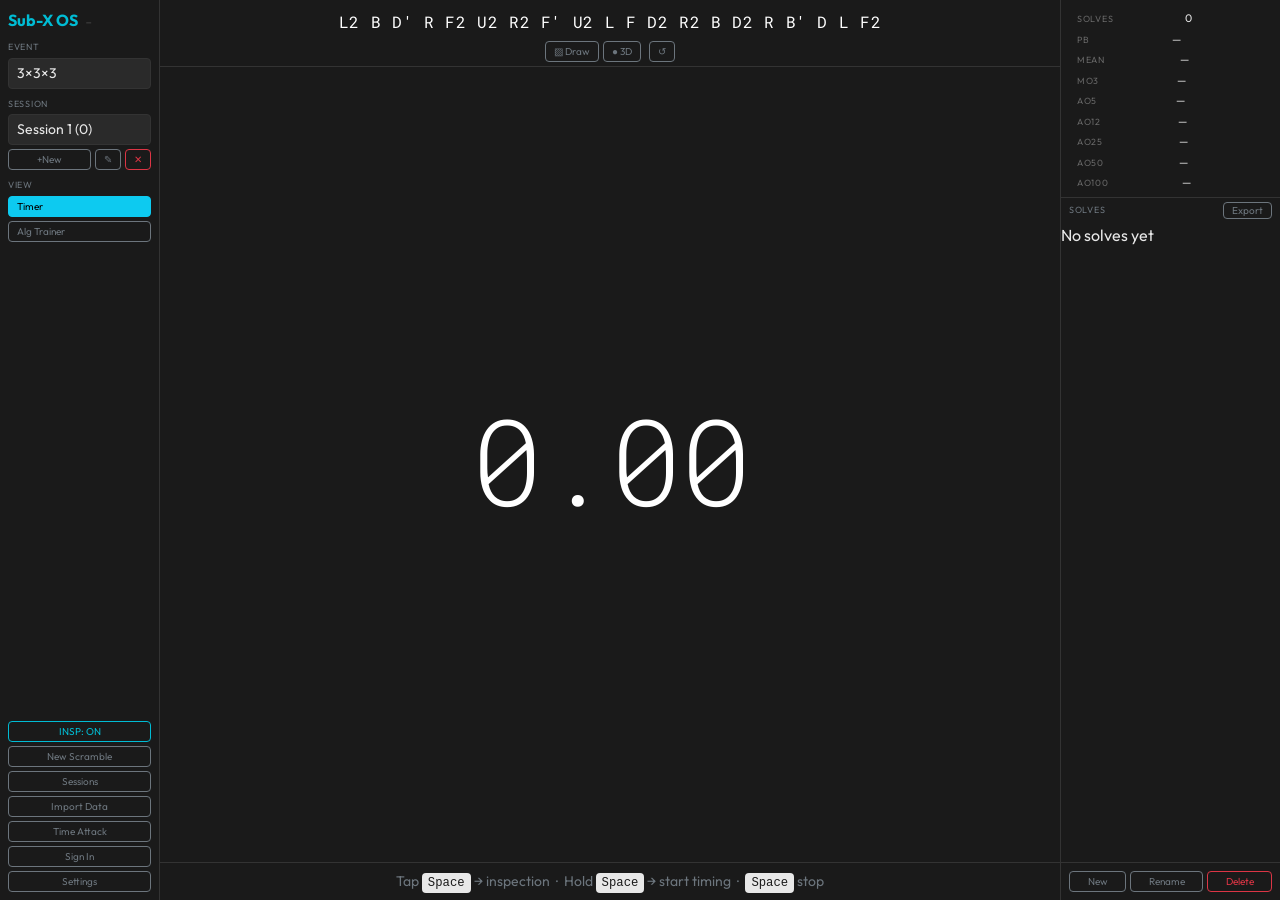
==== commit f218e2dc: "overlap fixes" ====
--- a/index.html
+++ b/index.html
@@ -17,8 +17,8 @@
   <link rel="preconnect" href="https://fonts.googleapis.com">
   <link href="https://fonts.googleapis.com/css2?family=Roboto+Mono:wght@300;400;600&family=Rubik:wght@300;400;600&family=Outfit:wght@300;400;600&family=Share+Tech+Mono&display=swap" rel="stylesheet">
   <!-- Sub-X overrides (timer display, solve list, accent colour only) -->
-  <link rel="stylesheet" href="subx.css?v=21">
-  <link rel="stylesheet" href="alg-trainer.css?v=21">
+  <link rel="stylesheet" href="subx.css?v=22">
+  <link rel="stylesheet" href="alg-trainer.css?v=22">
 
   <!-- cubing.js 3D renders -->
   <script src="https://cdn.cubing.net/js/cubing/twisty" type="module" defer></script>
@@ -80,7 +80,7 @@
     </header>
 
     <!-- TIMER VIEW -->
-    <div id="view-timer" class="view active d-flex flex-column flex-grow-1 overflow-hidden">
+    <div id="view-timer" class="view active">
       <!-- Scramble -->
       <div id="scramble-wrap" class="px-3 pt-2 pb-1 text-center border-bottom">
         <div id="scramble-event-label" class="text-info fw-bold" style="display:none;letter-spacing:.1em"></div>
@@ -138,14 +138,14 @@
     </div>
 
     <!-- TRAINER VIEW -->
-    <div id="view-trainer" class="view flex-grow-1 overflow-hidden" style="display:none">
+    <div id="view-trainer" class="view">
       <div id="trainer-panel" class="h-100 overflow-y-auto">
         <div id="trainer-content" class="p-3"></div>
       </div>
     </div>
 
     <!-- TIME ATTACK VIEW -->
-    <div id="view-timeattack" class="view flex-grow-1 overflow-hidden" style="display:none">
+    <div id="view-timeattack" class="view">
       <div id="time-attack-panel" class="h-100 overflow-y-auto">
         <div id="ta-content" class="p-3"></div>
       </div>
@@ -270,42 +270,43 @@
 
 <!-- ══ SCRIPTS (order is critical) ════════════════════════════════════════ -->
 <script src="https://cdn.jsdelivr.net/npm/bootstrap@5.3.3/dist/js/bootstrap.bundle.min.js" defer></script>
-<script src="utils.js?v=21"></script>
-<script src="storage.js?v=21"></script>
-<script src="scramble.js?v=21"></script>
-<script src="timer.js?v=21"></script>
-<script src="sessions.js?v=21"></script>
-<script src="stats.js?v=21"></script>
-<script src="settings.js?v=21"></script>
-<script src="alg-data.js?v=21"></script>
-<script src="alg-trainer.js?v=21"></script>
-<script src="solve-summary.js?v=21"></script>
-<script src="smartcube.js?v=21"></script>
-<script src="gyro.js?v=21"></script>
-<script src="session-manager.js?v=21"></script>
-<script src="universal-import.js?v=21"></script>
-<script src="time-attack.js?v=21"></script>
-<script src="virtual-cube.js?v=21"></script>
-<script src="scramble-draw.js?v=21"></script>
-<script src="stackmat.js?v=21"></script>
-<script src="cloud-sync.js?v=21"></script>
-<script src="auth-ui.js?v=21"></script>
-<script src="app.js?v=21"></script>
+<script src="utils.js?v=22"></script>
+<script src="storage.js?v=22"></script>
+<script src="scramble.js?v=22"></script>
+<script src="timer.js?v=22"></script>
+<script src="sessions.js?v=22"></script>
+<script src="stats.js?v=22"></script>
+<script src="settings.js?v=22"></script>
+<script src="alg-data.js?v=22"></script>
+<script src="alg-trainer.js?v=22"></script>
+<script src="solve-summary.js?v=22"></script>
+<script src="smartcube.js?v=22"></script>
+<script src="gyro.js?v=22"></script>
+<script src="session-manager.js?v=22"></script>
+<script src="universal-import.js?v=22"></script>
+<script src="time-attack.js?v=22"></script>
+<script src="virtual-cube.js?v=22"></script>
+<script src="scramble-draw.js?v=22"></script>
+<script src="stackmat.js?v=22"></script>
+<script src="cloud-sync.js?v=22"></script>
+<script src="auth-ui.js?v=22"></script>
+<script src="app.js?v=22"></script>
 
 <script>
 /* ── showView, mobileTab, drawer, scramble key ─────────────────────────── */
 function showView(name, btn) {
   document.querySelectorAll('.view').forEach(function(v) {
-    v.style.display = 'none'; v.classList.remove('active');
+    v.classList.remove('active');
   });
   var el = document.getElementById('view-' + name);
-  if (el) { el.style.display = 'flex'; el.classList.add('active'); }
+  if (el) el.classList.add('active');
+
   document.querySelectorAll('[data-view]').forEach(function(b) {
-    b.classList.toggle('active', b.dataset.view === name);
-    if (b.dataset.view === name) { b.classList.replace('btn-outline-secondary','btn-outline-info') || b.classList.add('btn-outline-info'); }
-    else { b.classList.replace('btn-outline-info','btn-outline-secondary'); }
+    var active = b.dataset.view === name;
+    b.classList.toggle('btn-outline-info', active);
+    b.classList.toggle('btn-outline-secondary', !active);
   });
-  if (btn) btn.classList.add('active');
+
   if (name === 'trainer')    { if (typeof AlgTrainer !== 'undefined') AlgTrainer.show(); if (typeof Timer !== 'undefined') Timer.cancelAll(); }
   else                       { if (typeof AlgTrainer !== 'undefined') AlgTrainer.hide(); }
   if (name === 'timeattack') { if (typeof TimeAttack !== 'undefined') TimeAttack.show(); if (typeof Timer !== 'undefined') Timer.cancelAll(); }
--- a/subx.css
+++ b/subx.css
@@ -3,20 +3,109 @@
    This file handles: timer display, accent colour, custom components */
 
 /* ── Accent + font variables ─────────────────────────────────────────────── */
-:root {
+/* ── Theme system: app uses [data-theme] on <html>, separate from Bootstrap's
+   data-bs-theme (which stays "dark" always — these vars feed Bootstrap too) ── */
+:root,
+[data-theme="dark"] {
+  --bg:       #1a1a1a;
+  --bg2:      #222;
+  --bg3:      #2a2a2a;
+  --surface:  #242424;
+  --border:   #333;
+  --border2:  #3a3a3a;
+  --text:     #e8e8e8;
+  --text2:    #aaa;
+  --text3:    #666;
+
   --accent:       #00bcd4;
-  --red:          #ef5350;
+  --accent2:      #0097a7;
+  --red:          #f44336;
   --green:        #4caf50;
   --orange:       #ff9800;
+  --yellow:       #ffeb3b;
+
+  --timer-idle:    #e8e8e8;
+  --timer-holding: #f44336;
+  --timer-ready:   #4caf50;
+  --timer-running: #e8e8e8;
+  --timer-stopped: #00bcd4;
+
   --font-timer:   'Roboto Mono', monospace;
   --font-ui:      'Outfit', sans-serif;
   --font-size-timer: clamp(52px, 10vw, 120px);
 }
+
+[data-theme="light"] {
+  --bg:       #f5f5f5;
+  --bg2:      #ebebeb;
+  --bg3:      #e0e0e0;
+  --surface:  #fff;
+  --border:   #ddd;
+  --border2:  #ccc;
+  --text:     #1a1a1a;
+  --text2:    #555;
+  --text3:    #999;
+}
+
+[data-theme="amoled"] {
+  --bg:       #000;
+  --bg2:      #0a0a0a;
+  --bg3:      #111;
+  --surface:  #0d0d0d;
+  --border:   #222;
+  --border2:  #2a2a2a;
+  --text:     #fff;
+  --text2:    #aaa;
+  --text3:    #555;
+}
+
+[data-theme="green"] {
+  --bg:       #0a0f0a;
+  --bg2:      #0d150d;
+  --bg3:      #111a11;
+  --surface:  #0f1a0f;
+  --border:   #1a3a1a;
+  --border2:  #224422;
+  --text:     #00e676;
+  --text2:    #2e7d32;
+  --text3:    #1b5e20;
+  --accent:   #00e676;
+  --timer-idle:    #00e676;
+  --timer-running: #00e676;
+  --timer-stopped: #69f0ae;
+}
+
+/* Map app theme vars onto Bootstrap's CSS vars so Bootstrap components
+   (cards, modals, buttons, forms) follow the selected theme too */
 [data-bs-theme="dark"] {
-  --bs-body-bg: #111;
-  --bs-border-color: #2a2a2a;
-  --bs-secondary-color: #666;
-}
+  --bs-body-bg:        var(--bg);
+  --bs-body-color:     var(--text);
+  --bs-border-color:   var(--border);
+  --bs-secondary-color: var(--text3);
+  --bs-tertiary-bg:    var(--bg2);
+  --bs-card-bg:        var(--surface);
+  --bs-card-border-color: var(--border);
+}
+body { background: var(--bg); color: var(--text); transition: background .15s, color .15s; }
+
+/* ── View switching ──────────────────────────────────────────────────────
+   Bootstrap's d-flex/flex-grow-1 use !important, which JS .style.display
+   manipulation cannot override. So views are toggled via .active class only,
+   and #view-* divs carry NO Bootstrap display/flex utility classes. ── */
+.view {
+  display: none;
+}
+.view.active {
+  display: flex;
+  flex-direction: column;
+  flex: 1 1 auto;
+  overflow: hidden;
+  min-height: 0;
+}
+.card, .modal-box, .set-card, .learn-card { background: var(--surface) !important; border-color: var(--border) !important; color: var(--text); }
+.form-select, .form-control { background: var(--bg3) !important; border-color: var(--border) !important; color: var(--text) !important; }
+.border, .border-top, .border-bottom, .border-start, .border-end { border-color: var(--border) !important; }
+[data-theme="light"] .text-secondary { color: var(--text3) !important; }
 body { font-family: var(--font-ui); }
 .text-accent { color: var(--accent) !important; }
 .btn-outline-info { --bs-btn-color: var(--accent); --bs-btn-border-color: var(--accent); --bs-btn-hover-bg: rgba(0,188,212,.1); }
@@ -237,3 +326,79 @@
 
 /* ── Solve panel header ──────────────────────────────────────────────────── */
 .solve-panel-header { display:flex; align-items:center; justify-content:space-between; padding:4px 8px; border-bottom:1px solid #2a2a2a; }
+
+/* ═══ Solve Summary modal — remaining classes ════════════════════════════════ */
+.ss-header { display:flex; align-items:center; justify-content:space-between; padding:10px 14px 4px; }
+.ss-solve-num { font-size:11px; color:var(--text3); }
+.ss-session   { font-size:10px; color:var(--text3); }
+.ss-meta { display:flex; gap:10px; justify-content:center; font-size:10px; color:var(--text3); padding:4px 0 10px; }
+.ss-section { padding:0 14px 10px; }
+.ss-section-label { font-size:9px; font-weight:700; text-transform:uppercase; letter-spacing:.1em; color:var(--text3); margin-bottom:5px; }
+.ss-scramble { font-family:var(--font-timer); font-size:12px; color:var(--text2); line-height:1.7; word-break:break-all; background:var(--bg2); border-radius:4px; padding:8px 10px; }
+.ss-context { display:flex; flex-direction:column; gap:4px; }
+.ss-ctx-item { display:flex; justify-content:space-between; font-size:11px; }
+.ss-ctx-label { color:var(--text3); }
+.ss-ctx-val   { font-family:var(--font-timer); color:var(--text); }
+.ss-recon { font-family:var(--font-timer); font-size:11px; color:var(--text2); word-break:break-all; line-height:1.7; }
+.ss-comment-input { width:100%; background:var(--bg2); border:1px solid var(--border); border-radius:4px; color:var(--text); font-size:12px; padding:6px 8px; resize:vertical; min-height:50px; }
+.ss-comment-input:focus { outline:none; border-color:var(--accent); }
+.ss-badge { display:inline-block; font-size:9px; padding:1px 6px; border-radius:8px; background:var(--bg3); color:var(--text2); }
+.ss-penalty-row { display:flex; gap:6px; }
+.ss-pen-btn { flex:1; padding:6px; font-size:10px; border-radius:4px; border:1px solid var(--border); background:var(--bg2); color:var(--text2); cursor:pointer; transition:border-color .1s; }
+.ss-pen-btn:hover { border-color:var(--accent); }
+.ss-pen-btn.active { border-color:var(--accent); color:var(--accent); background:rgba(0,188,212,.08); }
+.ss-pen-label { font-size:9px; color:var(--text3); margin-bottom:3px; }
+.ss-penalty-badge { font-size:10px; padding:1px 6px; border-radius:8px; }
+.ss-penalty-badge.dnf  { background:rgba(244,67,54,.15); color:var(--red); }
+.ss-penalty-badge.plus { background:rgba(255,152,0,.12); color:var(--orange); }
+.ss-copy-btn { background:none; border:none; color:var(--text3); font-size:10px; cursor:pointer; padding:0 4px; }
+.ss-copy-btn:hover { color:var(--accent); }
+.ss-toast {
+  position: fixed; bottom: 70px; left: 50%; transform: translateX(-50%);
+  background: var(--accent); color: #000; font-size: 11px; font-weight: 700;
+  padding: 5px 14px; border-radius: 12px; opacity: 0; pointer-events: none;
+  z-index: 200; transition: opacity .2s;
+}
+.ss-toast.show { opacity: 1; }
+
+/* ═══ Session Manager modal ══════════════════════════════════════════════════ */
+.sm-box      { padding: 10px 14px; }
+.sm-toolbar  { display:flex; gap:6px; margin-bottom:10px; flex-wrap:wrap; }
+.sm-btn-primary, .sm-btn-sec {
+  font-size: 11px; padding: 5px 12px; border-radius: 4px; cursor: pointer;
+  border: 1px solid var(--border); background: var(--bg2); color: var(--text2);
+  transition: border-color .1s, color .1s;
+}
+.sm-btn-primary { border-color: var(--accent); color: var(--accent); }
+.sm-btn-primary:hover { background: rgba(0,188,212,.08); }
+.sm-btn-sec:hover { border-color: var(--text2); color: var(--text); }
+.sm-type-legend { display:flex; gap:14px; font-size:10px; color:var(--text3); margin-bottom:8px; align-items:center; }
+.sm-type-pill { display:inline-flex; align-items:center; gap:4px; }
+.sm-type-dot  { width:8px; height:8px; border-radius:50%; display:inline-block; }
+.sm-type-dot.practice   { background: var(--accent); }
+.sm-type-dot.collection { background: var(--orange); }
+.sm-group { margin-bottom: 10px; }
+.sm-group-header {
+  font-size: 9px; font-weight: 700; text-transform: uppercase; letter-spacing: .1em;
+  color: var(--text3); padding: 4px 0; border-bottom: 1px solid var(--border); margin-bottom: 4px;
+}
+.sm-row {
+  display: flex; align-items: center; gap: 8px;
+  padding: 6px 8px; border-radius: 4px; font-size: 12px;
+  transition: background .1s;
+}
+.sm-row:hover { background: var(--bg2); }
+.sm-row-left { display:flex; align-items:center; gap:8px; flex:1; min-width:0; cursor:pointer; }
+.sm-row-info { flex:1; min-width:0; }
+.sm-row-name { color: var(--text); font-weight: 600; white-space:nowrap; overflow:hidden; text-overflow:ellipsis; }
+.sm-row-name.current { color: var(--accent); }
+.sm-row-meta { font-size: 10px; color: var(--text3); }
+.sm-row-actions { display:flex; gap:4px; flex-shrink:0; }
+.sm-row-btn {
+  font-size: 10px; padding: 3px 8px; border-radius: 3px; cursor: pointer;
+  border: 1px solid var(--border); background: var(--bg2); color: var(--text3);
+  transition: border-color .1s, color .1s;
+}
+.sm-row-btn:hover { border-color: var(--accent); color: var(--accent); }
+.sm-row-btn.danger:hover { border-color: var(--red); color: var(--red); }
+.sm-footer { padding: 8px 14px; border-top: 1px solid var(--border); font-size: 10px; color: var(--text3); }
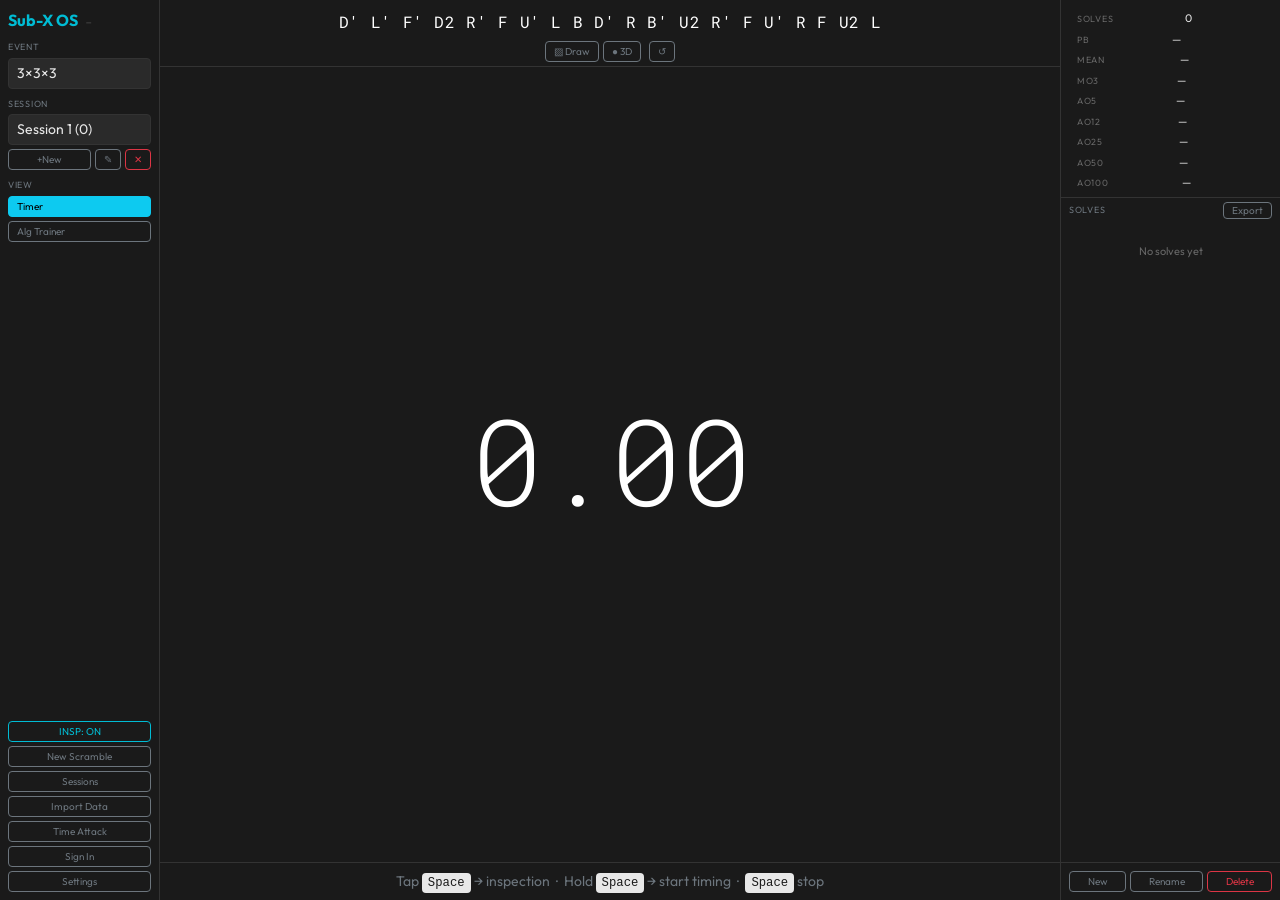
==== commit 67efeaec: "all around fixes" ====
--- a/index.html
+++ b/index.html
@@ -17,8 +17,8 @@
   <link rel="preconnect" href="https://fonts.googleapis.com">
   <link href="https://fonts.googleapis.com/css2?family=Roboto+Mono:wght@300;400;600&family=Rubik:wght@300;400;600&family=Outfit:wght@300;400;600&family=Share+Tech+Mono&display=swap" rel="stylesheet">
   <!-- Sub-X overrides (timer display, solve list, accent colour only) -->
-  <link rel="stylesheet" href="subx.css?v=22">
-  <link rel="stylesheet" href="alg-trainer.css?v=22">
+  <link rel="stylesheet" href="subx.css?v=23">
+  <link rel="stylesheet" href="alg-trainer.css?v=23">
 
   <!-- cubing.js 3D renders -->
   <script src="https://cdn.cubing.net/js/cubing/twisty" type="module" defer></script>
@@ -97,14 +97,14 @@
       </div>
 
       <!-- Draw scramble panel -->
-      <div id="scramble-draw-panel" class="d-flex justify-content-center py-2 border-bottom" style="display:none!important">
+      <div id="scramble-draw-panel" class="justify-content-center py-2 border-bottom">
         <twisty-player id="scramble-twisty" puzzle="3x3x3" experimental-setup-alg=""
-          hint-facelets="none" control-panel="none" visualization="experimental-2D"
+          hint-facelets="none" control-panel="none" visualization="2D"
           style="width:100%;max-width:340px;height:200px"></twisty-player>
       </div>
 
       <!-- Smart cube bar -->
-      <div id="sc-status-bar" class="d-none align-items-center justify-content-between px-3 py-1 border-bottom small">
+      <div id="sc-status-bar" class="align-items-center justify-content-between px-3 py-1 border-bottom small">
         <span id="sc-status-bar-text" class="text-secondary">Smart Cube not connected</span>
         <button class="btn btn-sm btn-outline-info"
                 onclick="document.getElementById('smartcube-overlay').classList.toggle('open')">Connect</button>
@@ -270,27 +270,27 @@
 
 <!-- ══ SCRIPTS (order is critical) ════════════════════════════════════════ -->
 <script src="https://cdn.jsdelivr.net/npm/bootstrap@5.3.3/dist/js/bootstrap.bundle.min.js" defer></script>
-<script src="utils.js?v=22"></script>
-<script src="storage.js?v=22"></script>
-<script src="scramble.js?v=22"></script>
-<script src="timer.js?v=22"></script>
-<script src="sessions.js?v=22"></script>
-<script src="stats.js?v=22"></script>
-<script src="settings.js?v=22"></script>
-<script src="alg-data.js?v=22"></script>
-<script src="alg-trainer.js?v=22"></script>
-<script src="solve-summary.js?v=22"></script>
-<script src="smartcube.js?v=22"></script>
-<script src="gyro.js?v=22"></script>
-<script src="session-manager.js?v=22"></script>
-<script src="universal-import.js?v=22"></script>
-<script src="time-attack.js?v=22"></script>
-<script src="virtual-cube.js?v=22"></script>
-<script src="scramble-draw.js?v=22"></script>
-<script src="stackmat.js?v=22"></script>
-<script src="cloud-sync.js?v=22"></script>
-<script src="auth-ui.js?v=22"></script>
-<script src="app.js?v=22"></script>
+<script src="utils.js?v=23"></script>
+<script src="storage.js?v=23"></script>
+<script src="scramble.js?v=23"></script>
+<script src="timer.js?v=23"></script>
+<script src="sessions.js?v=23"></script>
+<script src="stats.js?v=23"></script>
+<script src="settings.js?v=23"></script>
+<script src="alg-data.js?v=23"></script>
+<script src="alg-trainer.js?v=23"></script>
+<script src="solve-summary.js?v=23"></script>
+<script src="smartcube.js?v=23"></script>
+<script src="gyro.js?v=23"></script>
+<script src="session-manager.js?v=23"></script>
+<script src="universal-import.js?v=23"></script>
+<script src="time-attack.js?v=23"></script>
+<script src="virtual-cube.js?v=23"></script>
+<script src="scramble-draw.js?v=23"></script>
+<script src="stackmat.js?v=23"></script>
+<script src="cloud-sync.js?v=23"></script>
+<script src="auth-ui.js?v=23"></script>
+<script src="app.js?v=23"></script>
 
 <script>
 /* ── showView, mobileTab, drawer, scramble key ─────────────────────────── */
--- a/subx.css
+++ b/subx.css
@@ -70,7 +70,12 @@
   --text2:    #2e7d32;
   --text3:    #1b5e20;
   --accent:   #00e676;
+  --accent-rgb: 0,230,118;
+  --red:      #ff5252;
+  --orange:   #ffab40;
   --timer-idle:    #00e676;
+  --timer-holding: #ff5252;
+  --timer-ready:   #69f0ae;
   --timer-running: #00e676;
   --timer-stopped: #69f0ae;
 }
@@ -102,6 +107,12 @@
   overflow: hidden;
   min-height: 0;
 }
+
+/* Toggleable panels — class-based, never fight Bootstrap !important utilities */
+#scramble-draw-panel { display: none; }
+#scramble-draw-panel.open { display: flex; }
+#sc-status-bar { display: none; }
+#sc-status-bar.open { display: flex; }
 .card, .modal-box, .set-card, .learn-card { background: var(--surface) !important; border-color: var(--border) !important; color: var(--text); }
 .form-select, .form-control { background: var(--bg3) !important; border-color: var(--border) !important; color: var(--text) !important; }
 .border, .border-top, .border-bottom, .border-start, .border-end { border-color: var(--border) !important; }
@@ -122,11 +133,11 @@
   user-select: none;
   -webkit-user-select: none;
 }
-#timer-display[data-state="holding"]  { color: var(--orange); }
-#timer-display[data-state="ready"]    { color: var(--green);  }
-#timer-display[data-state="running"]  { color: #fff;          }
-#timer-display[data-state="stopped"]  { color: var(--accent); }
-#timer-display[data-state="inspect"]  { color: var(--orange); }
+#timer-display[data-state="holding"]  { color: var(--timer-holding, var(--orange)); }
+#timer-display[data-state="ready"]    { color: var(--timer-ready, var(--green));  }
+#timer-display[data-state="running"]  { color: var(--timer-running, var(--text)); }
+#timer-display[data-state="stopped"]  { color: var(--timer-stopped, var(--accent)); }
+#timer-display[data-state="inspect"]  { color: var(--timer-holding, var(--orange)); }
 #timer-display.hide-time              { color: transparent !important; }
 
 /* ── Scramble ────────────────────────────────────────────────────────────── */
@@ -166,27 +177,49 @@
 #pb-flash.flash { animation: pbFlash .8s ease forwards; }
 @keyframes pbFlash { 0%{opacity:0;transform:translateX(-50%) translateY(-8px)} 20%{opacity:1;transform:translateX(-50%) translateY(0)} 70%{opacity:1} 100%{opacity:0} }
 
-/* ── Solve list ──────────────────────────────────────────────────────────── */
-.solve-item {
+/* ── Solve list (matches sessions.js: .solve-row/.pen-btn/.del-btn) ───────── */
+.solve-row {
   display: flex;
   align-items: center;
-  gap: 4px;
-  padding: 3px 8px;
+  gap: 6px;
+  padding: 4px 8px;
   font-size: 11px;
-  border-bottom: 1px solid var(--bs-border-color);
-  cursor: pointer;
+  border-bottom: 1px solid var(--border);
   transition: background .1s;
-}
-.solve-item:hover { background: rgba(255,255,255,.04); }
-.solve-num   { color: #555; font-size: 9px; width: 28px; flex-shrink: 0; }
-.solve-time  { font-family: var(--font-timer); color: #fff; flex: 1; }
-.solve-time.dnf  { color: var(--red); }
-.solve-time.plus { color: var(--orange); }
-.solve-pen   { font-size: 9px; padding: 1px 4px; border-radius: 2px; }
-.solve-pen.dnf  { background: rgba(239,83,80,.15); color: var(--red); }
-.solve-pen.plus { background: rgba(255,152,0,.12);  color: var(--orange); }
-.solve-del   { font-size: 10px; opacity: 0; background: none; border: none; color: var(--red); cursor: pointer; padding: 0 2px; }
-.solve-item:hover .solve-del { opacity: 1; }
+  flex-wrap: wrap;
+}
+.solve-row:hover { background: var(--bg2); }
+.solve-row.is-pb { background: rgba(0,188,212,.06); }
+.solve-num  { color: var(--text3); font-size: 9px; width: 26px; flex-shrink: 0; }
+.solve-time {
+  font-family: var(--font-timer); color: var(--text); flex: 1;
+  display: flex; align-items: center; gap: 6px; min-width: 60px;
+}
+.solve-time.dnf { color: var(--red); }
+.pb-badge {
+  font-size: 8px; font-weight: 700; padding: 1px 5px; border-radius: 8px;
+  background: var(--accent); color: #000; letter-spacing: .04em;
+}
+.solve-actions { display: flex; align-items: center; gap: 3px; flex-shrink: 0; }
+.pen-btn, .del-btn, .solve-scramble-toggle {
+  font-size: 9px; padding: 2px 6px; border-radius: 3px; line-height: 1.4;
+  border: 1px solid var(--border); background: var(--bg2); color: var(--text3);
+  cursor: pointer; transition: border-color .1s, color .1s; opacity: .55;
+}
+.solve-row:hover .pen-btn,
+.solve-row:hover .del-btn,
+.solve-row:hover .solve-scramble-toggle { opacity: 1; }
+.pen-btn:hover { border-color: var(--accent); color: var(--accent); }
+.pen-btn.active[data-pen="+2"]  { border-color: var(--orange); color: var(--orange); background: rgba(255,152,0,.1); opacity: 1; }
+.pen-btn.active[data-pen="DNF"] { border-color: var(--red);    color: var(--red);    background: rgba(244,67,54,.1); opacity: 1; }
+.del-btn:hover { border-color: var(--red); color: var(--red); }
+.solve-scramble-toggle:hover { border-color: var(--text2); color: var(--text); }
+.solve-scramble-text {
+  display: none; width: 100%; font-family: var(--font-timer); font-size: 9px;
+  color: var(--text3); padding-top: 3px; line-height: 1.6; word-break: break-all;
+}
+.solve-row.show-scramble .solve-scramble-text { display: block; }
+.solve-empty { padding: 20px; text-align: center; color: var(--text3); font-size: 11px; }
 
 /* ── Stats panel ─────────────────────────────────────────────────────────── */
 .stat-row {
@@ -402,3 +435,145 @@
 .sm-row-btn:hover { border-color: var(--accent); color: var(--accent); }
 .sm-row-btn.danger:hover { border-color: var(--red); color: var(--red); }
 .sm-footer { padding: 8px 14px; border-top: 1px solid var(--border); font-size: 10px; color: var(--text3); }
+
+/* ═══ Bootstrap → theme accent mapping ═══════════════════════════════════════
+   Bootstrap hardcodes --bs-primary (blue) and --bs-info (cyan). Map both to
+   the active theme's accent so nav-pills, outline-info buttons, badges, and
+   focus rings follow the selected theme (fixes "blue on green theme"). ── */
+[data-bs-theme="dark"] {
+  --bs-primary:        var(--accent);
+  --bs-primary-rgb:    var(--accent-rgb);
+  --bs-info:           var(--accent);
+  --bs-info-rgb:       var(--accent-rgb);
+  --bs-link-color:     var(--accent);
+  --bs-link-hover-color: var(--accent);
+  --bs-nav-pills-link-active-bg:    var(--accent);
+  --bs-nav-pills-link-active-color: #000;
+  --bs-focus-ring-color: rgba(var(--accent-rgb), .35);
+}
+.btn-outline-info { color: var(--accent); border-color: var(--accent); }
+.btn-outline-info:hover { background: var(--accent); color: #000; border-color: var(--accent); }
+.text-info { color: var(--accent) !important; }
+.badge.bg-info { background: var(--accent) !important; color: #000 !important; }
+.nav-pills .nav-link.active { background: var(--accent); color: #000; }
+.nav-pills .nav-link { color: var(--text2); }
+.form-select:focus, .form-control:focus { border-color: var(--accent); box-shadow: 0 0 0 .2rem rgba(var(--accent-rgb), .2); }
+.btn-success { background: var(--green); border-color: var(--green); }
+.btn-danger  { background: var(--red);   border-color: var(--red); }
+
+/* Per-theme accent RGB triplets — needed for rgba() since CSS can't convert hex→rgb */
+:root, [data-theme="dark"], [data-theme="light"], [data-theme="amoled"] { --accent-rgb: 0,188,212; }
+[data-theme="green"] { --accent-rgb: 0,230,118; }
+
+/* ═══ Algorithm Time Attack ═══════════════════════════════════════════════════ */
+#ta-content { font-size: 13px; }
+.ta-header { margin-bottom: 14px; }
+.ta-title { font-size: 17px; font-weight: 700; color: var(--accent); display: block; }
+.ta-subtitle { font-size: 11px; color: var(--text3); margin-top: 4px; display: block; line-height: 1.6; }
+
+/* Set picker */
+.ta-set-list { display: flex; flex-direction: column; gap: 8px; }
+.ta-set-card {
+  background: var(--surface); border: 1px solid var(--border); border-radius: 6px;
+  padding: 12px 16px; cursor: pointer; transition: border-color .12s, transform .12s;
+}
+.ta-set-card:hover { border-color: var(--accent); transform: translateY(-1px); }
+.ta-set-name { font-size: 15px; font-weight: 700; color: var(--text); }
+.ta-set-info { font-size: 11px; color: var(--text3); margin-top: 3px; }
+
+/* Pre-run screen */
+.ta-prerun-info { display: flex; gap: 20px; margin: 14px 0; }
+.ta-stat-big { text-align: center; }
+.ta-stat-big span { font-family: var(--font-timer); font-size: 28px; font-weight: 700; color: var(--text); display: block; }
+.ta-stat-big label { font-size: 9px; text-transform: uppercase; letter-spacing: .08em; color: var(--text3); }
+
+.ta-alg-order { margin: 14px 0; }
+.ta-order-label { font-size: 9px; font-weight: 700; text-transform: uppercase; letter-spacing: .1em; color: var(--text3); margin-bottom: 6px; }
+.ta-order-grid {
+  display: flex; flex-wrap: wrap; gap: 5px; padding: 10px;
+  background: var(--bg3); border: 1px solid var(--border); border-radius: 5px; min-height: 40px;
+}
+.ta-order-chip {
+  display: flex; align-items: center; gap: 5px; padding: 4px 9px;
+  background: var(--surface); border: 1px solid var(--border2); border-radius: 4px;
+  font-size: 11px; color: var(--text2); cursor: grab; user-select: none;
+  transition: border-color .1s, color .1s;
+}
+.ta-order-chip:hover { border-color: var(--accent); color: var(--text); }
+.ta-order-chip:active { cursor: grabbing; }
+.ta-chip-pos { font-size: 9px; color: var(--text3); min-width: 14px; text-align: center; }
+
+.ta-hint { font-size: 11px; color: var(--text3); text-align: center; margin: 10px 0; }
+.ta-big-start {
+  display: block; text-align: center; font-family: var(--font-timer);
+  font-size: 34px; font-weight: 700; color: var(--green); padding: 18px;
+  cursor: pointer; background: rgba(76,175,80,.07); border: 1px solid var(--green);
+  border-radius: 8px; margin: 10px 0; letter-spacing: .06em; transition: background .1s;
+}
+.ta-big-start:hover { background: rgba(76,175,80,.15); }
+
+/* Recent runs */
+.ta-hist-section { margin-top: 16px; }
+.ta-hist-row { display: flex; gap: 10px; align-items: center; font-size: 11px; padding: 4px 2px; border-bottom: 1px solid var(--border); }
+.ta-hist-n { color: var(--text3); font-size: 10px; width: 28px; }
+.ta-hist-time { font-family: var(--font-timer); color: var(--text); flex: 1; font-weight: 600; }
+.ta-hist-date { color: var(--text3); font-size: 10px; }
+
+/* Run view */
+.ta-run-top { display: flex; align-items: center; justify-content: space-between; margin-bottom: 8px; gap: 10px; }
+.ta-run-pos { font-size: 12px; color: var(--text3); }
+.ta-run-timer { font-family: var(--font-timer); font-size: 26px; font-weight: 700; color: var(--accent); flex: 1; text-align: center; }
+.ta-prog-bar { height: 4px; background: var(--border); border-radius: 2px; overflow: hidden; margin-bottom: 14px; }
+.ta-prog-fill { height: 100%; background: var(--accent); border-radius: 2px; transition: width .25s; }
+
+.ta-run-case { display: flex; gap: 14px; align-items: flex-start; margin-bottom: 12px; }
+.ta-case-img { width: 130px; height: 130px; object-fit: contain; flex-shrink: 0; border-radius: 6px; background: var(--bg2); }
+.ta-run-info { flex: 1; min-width: 0; }
+.ta-case-id { font-size: 24px; font-weight: 700; color: var(--text); }
+.ta-case-group { font-size: 10px; text-transform: uppercase; letter-spacing: .07em; color: var(--text3); }
+.ta-case-alg { font-family: var(--font-timer); font-size: 12px; color: var(--green); margin-top: 6px; word-break: break-all; line-height: 1.7; }
+.ta-case-auf { font-size: 11px; color: var(--orange); margin-top: 3px; }
+.ta-next-preview { font-size: 11px; color: var(--text3); margin-bottom: 8px; }
+
+/* Splits — live + results */
+.ta-splits-live { max-height: 130px; overflow-y: auto; margin-top: 8px; }
+.ta-splits-header { font-size: 9px; font-weight: 700; text-transform: uppercase; letter-spacing: .08em; color: var(--text3); margin-bottom: 4px; }
+.ta-split-row { display: grid; grid-template-columns: 24px 1fr 64px 64px auto; gap: 6px; font-size: 11px; padding: 3px 0; border-bottom: 1px solid var(--border); align-items: center; }
+.ta-split-n { color: var(--text3); font-size: 10px; }
+.ta-split-id { color: var(--text2); font-weight: 600; }
+.ta-split-t { font-family: var(--font-timer); color: var(--text); text-align: right; }
+.ta-split-cum { font-size: 10px; color: var(--text3); text-align: right; }
+.ta-split-diff.faster { color: var(--green); font-size: 10px; text-align: right; }
+.ta-split-diff.slower { color: var(--red); font-size: 10px; text-align: right; }
+.ta-splits-section { margin-top: 14px; }
+.ta-splits-table { max-height: 280px; overflow-y: auto; }
+
+/* Tap-to-advance */
+.ta-tap-hint { font-size: 10px; color: var(--text3); text-align: center; margin-bottom: 6px; }
+.ta-big-tap {
+  display: block; text-align: center; font-family: var(--font-timer);
+  font-size: 26px; font-weight: 700; color: var(--accent); padding: 16px;
+  cursor: pointer; background: rgba(var(--accent-rgb), .07); border: 2px solid var(--accent);
+  border-radius: 8px; margin: 10px 0; letter-spacing: .04em; user-select: none;
+  transition: background .1s;
+}
+.ta-big-tap:hover { background: rgba(var(--accent-rgb), .15); }
+
+/* Results */
+.ta-pb-badge {
+  text-align: center; background: var(--green); color: #000; font-weight: 700;
+  font-size: 13px; padding: 4px 18px; border-radius: 14px; margin-bottom: 10px;
+  letter-spacing: .06em; display: inline-block;
+}
+.ta-result-total { font-family: var(--font-timer); font-size: clamp(40px,9vw,68px); font-weight: 300; text-align: center; color: var(--text); padding: 12px 0; }
+.ta-result-total.is-pb { color: var(--green); }
+.ta-stats-row { display: flex; gap: 16px; justify-content: center; margin: 10px 0; flex-wrap: wrap; }
+.ta-stat { text-align: center; }
+.ta-stat span { font-size: 10px; color: var(--text3); text-transform: uppercase; letter-spacing: .06em; display: block; }
+.ta-stat strong { font-family: var(--font-timer); font-size: 17px; color: var(--text); }
+.ta-nav-btns { display: flex; gap: 8px; flex-wrap: wrap; margin-top: 10px; }
+
+@media (max-width: 576px) {
+  .ta-run-case { flex-direction: column; align-items: center; text-align: center; }
+  .ta-run-info { text-align: center; }
+}
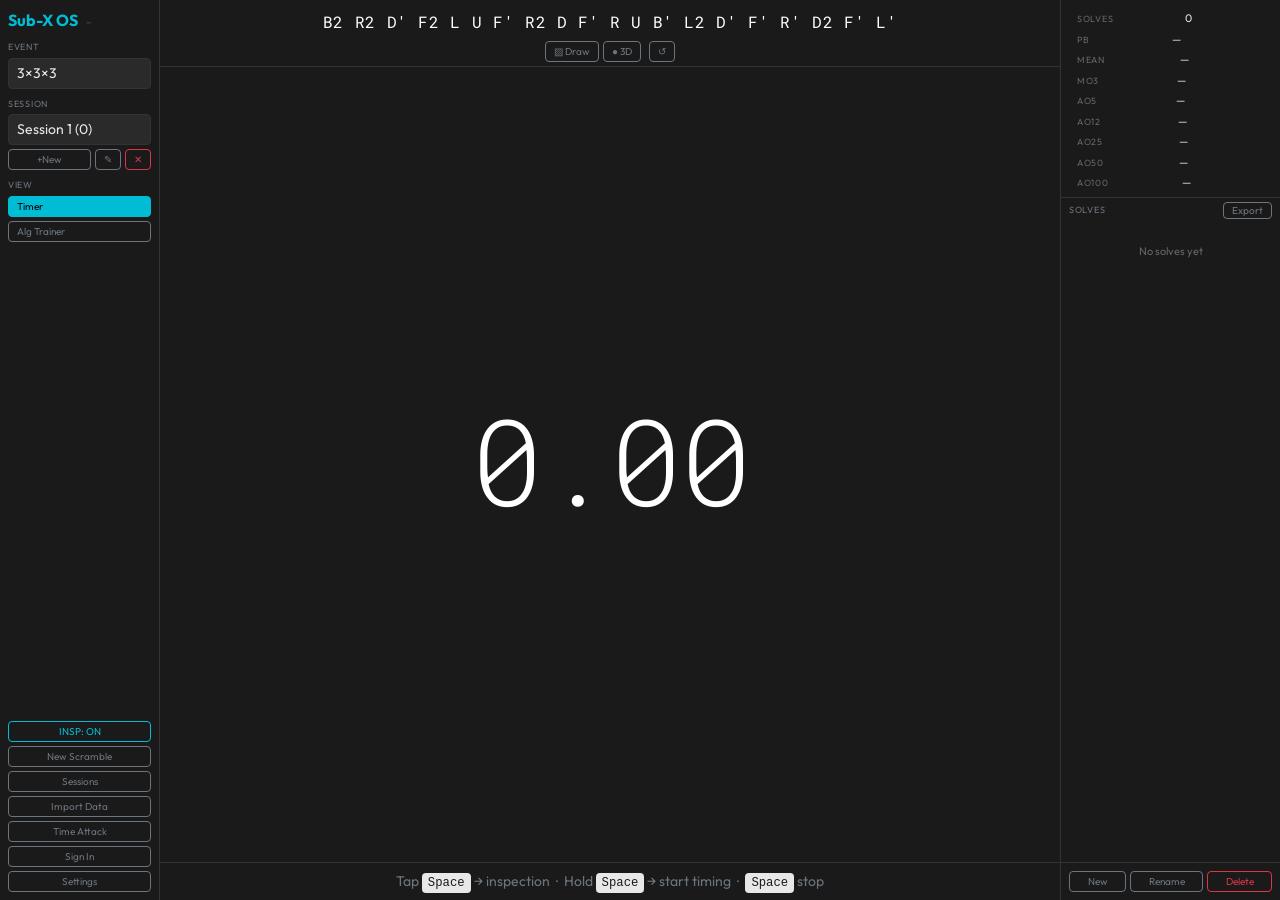
==== commit 1b94451a: "ui glitch fixes" ====
--- a/index.html
+++ b/index.html
@@ -21,7 +21,7 @@
   <link rel="stylesheet" href="alg-trainer.css?v=23">
 
   <!-- cubing.js 3D renders -->
-  <script src="https://cdn.cubing.net/js/cubing/twisty" type="module" defer></script>
+  <script src="https://cdn.cubing.net/v0/js/cubing/twisty" type="module" defer></script>
 </head>
 <body class="overflow-hidden" style="height:100dvh">
 <div id="timer-state" data-state="idle" aria-hidden="true" style="display:none"></div>
--- a/subx.css
+++ b/subx.css
@@ -119,7 +119,7 @@
 [data-theme="light"] .text-secondary { color: var(--text3) !important; }
 body { font-family: var(--font-ui); }
 .text-accent { color: var(--accent) !important; }
-.btn-outline-info { --bs-btn-color: var(--accent); --bs-btn-border-color: var(--accent); --bs-btn-hover-bg: rgba(0,188,212,.1); }
+
 
 /* ── Timer display ───────────────────────────────────────────────────────── */
 #timer-display {
@@ -440,26 +440,58 @@
    Bootstrap hardcodes --bs-primary (blue) and --bs-info (cyan). Map both to
    the active theme's accent so nav-pills, outline-info buttons, badges, and
    focus rings follow the selected theme (fixes "blue on green theme"). ── */
+/* Bootstrap's color utilities (.text-info, .bg-info) DO read root --bs-info-rgb,
+   so this part of the mapping helps. But components like .btn-outline-* and
+   .nav-pills set their OWN local --bs-btn-*/--bs-nav-pills-* custom properties
+   directly on the component class itself — root overrides never reach those.
+   So every themed component below is overridden directly, on its own selector. */
 [data-bs-theme="dark"] {
-  --bs-primary:        var(--accent);
-  --bs-primary-rgb:    var(--accent-rgb);
-  --bs-info:           var(--accent);
-  --bs-info-rgb:       var(--accent-rgb);
-  --bs-link-color:     var(--accent);
+  --bs-info-rgb: var(--accent-rgb);
+  --bs-primary-rgb: var(--accent-rgb);
+  --bs-link-color: var(--accent);
   --bs-link-hover-color: var(--accent);
-  --bs-nav-pills-link-active-bg:    var(--accent);
-  --bs-nav-pills-link-active-color: #000;
-  --bs-focus-ring-color: rgba(var(--accent-rgb), .35);
-}
-.btn-outline-info { color: var(--accent); border-color: var(--accent); }
-.btn-outline-info:hover { background: var(--accent); color: #000; border-color: var(--accent); }
+}
 .text-info { color: var(--accent) !important; }
 .badge.bg-info { background: var(--accent) !important; color: #000 !important; }
-.nav-pills .nav-link.active { background: var(--accent); color: #000; }
+
+/* .btn-outline-info: override Bootstrap's own local --bs-btn-* properties
+   (this is the officially supported Bootstrap 5.3 theming method — these
+   properties are read by :hover, .active, :focus, :disabled automatically) */
+.btn-outline-info {
+  --bs-btn-color: var(--accent);
+  --bs-btn-border-color: var(--accent);
+  --bs-btn-hover-color: #000;
+  --bs-btn-hover-bg: var(--accent);
+  --bs-btn-hover-border-color: var(--accent);
+  --bs-btn-active-color: #000;
+  --bs-btn-active-bg: var(--accent);
+  --bs-btn-active-border-color: var(--accent);
+  --bs-btn-disabled-color: var(--accent);
+  --bs-btn-disabled-border-color: var(--accent);
+  --bs-btn-focus-shadow-rgb: var(--accent-rgb);
+}
+
+/* .nav-pills: same pattern — Bootstrap sets these locally on .nav-pills itself */
+.nav-pills {
+  --bs-nav-pills-link-active-color: #000;
+  --bs-nav-pills-link-active-bg: var(--accent);
+}
 .nav-pills .nav-link { color: var(--text2); }
+.nav-pills .nav-link:hover { color: var(--accent); }
+
 .form-select:focus, .form-control:focus { border-color: var(--accent); box-shadow: 0 0 0 .2rem rgba(var(--accent-rgb), .2); }
-.btn-success { background: var(--green); border-color: var(--green); }
-.btn-danger  { background: var(--red);   border-color: var(--red); }
+
+/* .btn-success / .btn-danger: same local-property pattern */
+.btn-success {
+  --bs-btn-bg: var(--green); --bs-btn-border-color: var(--green);
+  --bs-btn-hover-bg: var(--green); --bs-btn-hover-border-color: var(--green);
+  --bs-btn-active-bg: var(--green); --bs-btn-active-border-color: var(--green);
+}
+.btn-danger {
+  --bs-btn-bg: var(--red); --bs-btn-border-color: var(--red);
+  --bs-btn-hover-bg: var(--red); --bs-btn-hover-border-color: var(--red);
+  --bs-btn-active-bg: var(--red); --bs-btn-active-border-color: var(--red);
+}
 
 /* Per-theme accent RGB triplets — needed for rgba() since CSS can't convert hex→rgb */
 :root, [data-theme="dark"], [data-theme="light"], [data-theme="amoled"] { --accent-rgb: 0,188,212; }
@@ -577,3 +609,76 @@
   .ta-run-case { flex-direction: column; align-items: center; text-align: center; }
   .ta-run-info { text-align: center; }
 }
+
+/* ═══ Sign In modal (auth-ui.js) ══════════════════════════════════════════════ */
+.auth-intro { font-size: 12px; color: var(--text2); padding: 0 14px 10px; }
+.auth-form  { padding: 0 14px; display: flex; flex-direction: column; gap: 10px; }
+.auth-field { display: flex; flex-direction: column; gap: 4px; }
+.auth-field label { font-size: 10px; color: var(--text3); text-transform: uppercase; letter-spacing: .06em; }
+.auth-input {
+  background: var(--bg3); border: 1px solid var(--border); border-radius: 4px;
+  color: var(--text); font-size: 13px; padding: 8px 10px; outline: none;
+  transition: border-color .1s;
+}
+.auth-input:focus { border-color: var(--accent); }
+.auth-submit { width: 100%; padding: 9px; font-size: 13px; border-radius: 5px; margin-top: 4px; }
+.auth-link-btn {
+  background: none; border: none; color: var(--accent); font-size: 11px;
+  cursor: pointer; padding: 4px 0; text-align: center; width: 100%;
+}
+.auth-link-btn:hover { text-decoration: underline; }
+.auth-divider {
+  display: flex; align-items: center; gap: 8px; padding: 12px 14px 4px;
+  color: var(--text3); font-size: 10px; text-transform: uppercase; letter-spacing: .06em;
+}
+.auth-divider::before, .auth-divider::after { content: ''; flex: 1; height: 1px; background: var(--border); }
+.auth-actions { padding: 0 14px 14px; }
+.auth-google-btn {
+  width: 100%; display: flex; align-items: center; justify-content: center; gap: 8px;
+  padding: 9px; border-radius: 5px; border: 1px solid var(--border); background: var(--surface);
+  color: var(--text); font-size: 13px; cursor: pointer; transition: border-color .1s;
+}
+.auth-google-btn:hover { border-color: var(--text2); }
+.auth-error {
+  margin: 4px 14px 0; padding: 6px 10px; font-size: 11px; border-radius: 4px;
+  background: rgba(244,67,54,.1); color: var(--red); border: 1px solid rgba(244,67,54,.25);
+}
+.auth-account { padding: 14px; display: flex; flex-direction: column; gap: 10px; }
+.auth-account-info { display: flex; align-items: center; gap: 10px; }
+.auth-avatar {
+  width: 40px; height: 40px; border-radius: 50%; background: var(--accent);
+  color: #000; display: flex; align-items: center; justify-content: center;
+  font-weight: 700; font-size: 16px; flex-shrink: 0;
+}
+.auth-user-email { font-size: 13px; color: var(--text); font-weight: 600; }
+.auth-user-id { font-size: 10px; color: var(--text3); }
+.auth-info-row { display: flex; justify-content: space-between; font-size: 11px; padding: 3px 0; border-bottom: 1px solid var(--border); }
+.auth-sync-status { font-size: 11px; color: var(--text2); }
+.auth-account-actions { display: flex; gap: 8px; }
+
+/* ═══ Import Data modal (universal-import.js) ════════════════════════════════ */
+.uim-intro { font-size: 12px; color: var(--text2); padding: 0 14px 10px; }
+.uim-sources { display: flex; flex-wrap: wrap; gap: 6px; padding: 0 14px 12px; }
+.uim-source {
+  display: flex; flex-direction: column; gap: 1px; padding: 6px 10px;
+  background: var(--bg2); border: 1px solid var(--border); border-radius: 4px; font-size: 11px;
+}
+.uim-source-name { color: var(--text); font-weight: 600; }
+.uim-source-ext  { color: var(--text3); font-size: 9px; }
+.uim-source-tip  { color: var(--text3); font-size: 9px; max-width: 140px; }
+.uim-drop-area {
+  margin: 0 14px 14px; padding: 28px 14px; text-align: center; cursor: pointer;
+  border: 2px dashed var(--border); border-radius: 8px; transition: border-color .15s, background .15s;
+}
+.uim-drop-area:hover, .uim-drop-area.drag-over { border-color: var(--accent); background: rgba(var(--accent-rgb), .04); }
+.uim-drop-icon { font-size: 28px; margin-bottom: 6px; opacity: .6; }
+.uim-drop-text { font-size: 13px; color: var(--text); font-weight: 600; }
+.uim-drop-sub  { font-size: 10px; color: var(--text3); margin-top: 2px; }
+.uim-success {
+  margin: 0 14px 14px; padding: 10px 12px; font-size: 12px; border-radius: 5px;
+  background: rgba(76,175,80,.1); color: var(--green); border: 1px solid rgba(76,175,80,.25);
+}
+.uim-error {
+  margin: 0 14px 14px; padding: 10px 12px; font-size: 12px; border-radius: 5px;
+  background: rgba(244,67,54,.1); color: var(--red); border: 1px solid rgba(244,67,54,.25);
+}
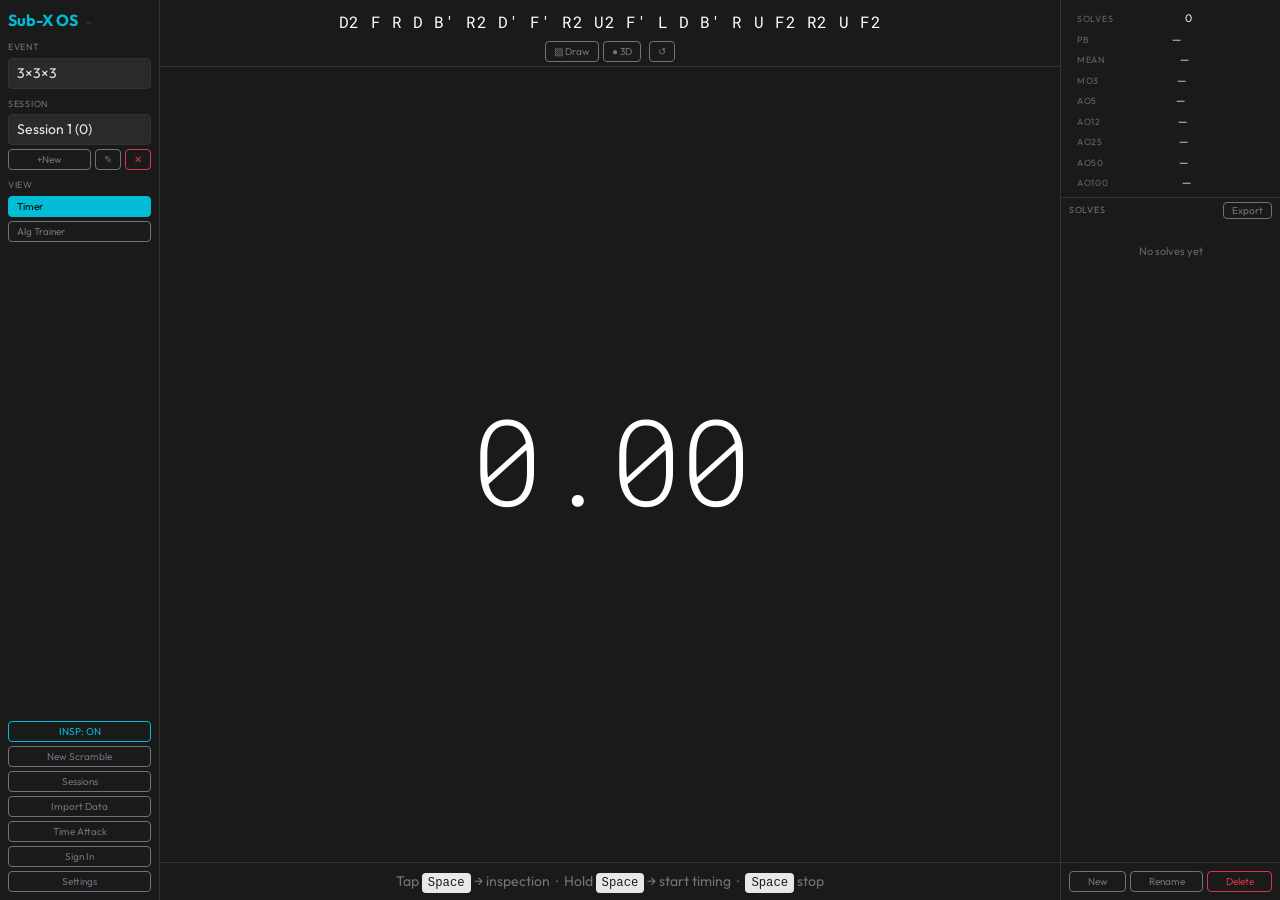
==== commit 4f6019b9: "image fixes" ====
--- a/index.html
+++ b/index.html
@@ -96,11 +96,12 @@
         </div>
       </div>
 
-      <!-- Draw scramble panel -->
+      <!-- Draw scramble panel — empty container: scramble-draw.js creates and
+           destroys the twisty-player element dynamically rather than mutating
+           attributes on a persistent one, since toggling between 2D (SVG) and
+           3D (WebGL) rendering modes on the same instance is unreliable. -->
       <div id="scramble-draw-panel" class="justify-content-center py-2 border-bottom">
-        <twisty-player id="scramble-twisty" puzzle="3x3x3" experimental-setup-alg=""
-          hint-facelets="none" control-panel="none" visualization="2D"
-          style="width:100%;max-width:340px;height:200px"></twisty-player>
+        <div id="scramble-twisty-container" style="width:100%;max-width:340px;height:200px;margin:0 auto"></div>
       </div>
 
       <!-- Smart cube bar -->
--- a/subx.css
+++ b/subx.css
@@ -355,7 +355,6 @@
 
 /* ── Scr draw buttons ────────────────────────────────────────────────────── */
 .scr-view-btn.active { border-color:var(--accent) !important; color:var(--accent) !important; }
-#scramble-draw-panel { background:#1a1a1a; border-bottom:1px solid #2a2a2a; }
 
 /* ── Solve panel header ──────────────────────────────────────────────────── */
 .solve-panel-header { display:flex; align-items:center; justify-content:space-between; padding:4px 8px; border-bottom:1px solid #2a2a2a; }
--- a/alg-trainer.css
+++ b/alg-trainer.css
@@ -41,3 +41,21 @@
   .learn-grid { grid-template-columns: 1fr; }
   .tr-img-box { width: 100px !important; height: 100px !important; }
 }
+
+/* ── Editable algorithm field (Learn mode) ──────────────────────────────── */
+.alg-edit-row { display: flex; align-items: center; gap: 4px; }
+.alg-edit-input {
+  flex: 1; min-width: 0; font-family: var(--font-timer); font-size: 11px;
+  background: var(--bg2); border: 1px solid var(--border); border-radius: 3px;
+  color: var(--green); padding: 3px 6px; outline: none;
+}
+.alg-edit-input:focus { border-color: var(--accent); color: var(--text); }
+.alg-reset-btn {
+  background: none; border: 1px solid var(--border); border-radius: 3px;
+  color: var(--text3); font-size: 11px; padding: 2px 6px; cursor: pointer;
+  flex-shrink: 0; transition: border-color .1s, color .1s;
+}
+.alg-reset-btn:hover { border-color: var(--accent); color: var(--accent); }
+
+/* ── Scramble-twisty container sizing (3D needs explicit pixel-ish bounds) ── */
+#scramble-twisty-container twisty-player { width: 100% !important; height: 100% !important; }
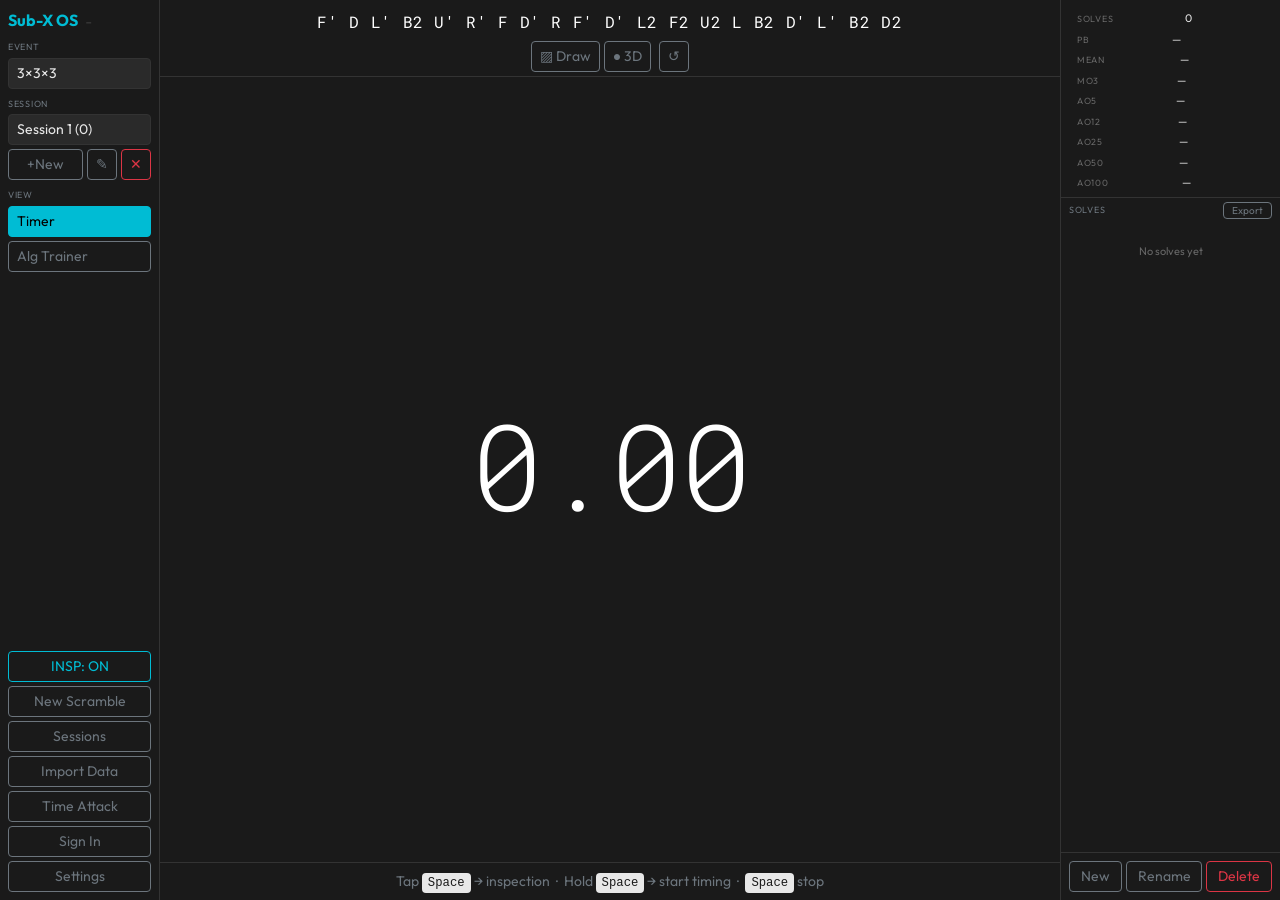
==== commit fc9b444c: "virtual cube fixes" ====
--- a/index.html
+++ b/index.html
@@ -126,7 +126,8 @@
         <div id="vc-header" class="d-flex align-items-center gap-2 mb-2">
           <span id="vc-last-move" class="vc-last-move text-info fs-4 fw-bold"></span>
           <span id="vc-solved" class="badge bg-success" style="display:none">SOLVED!</span>
-          <small class="text-secondary ms-auto">U F R L D B (+ ' or 2)</small>
+          <small class="text-secondary ms-auto">U F R L D B · ' inverse · 2 double</small>
+          <button id="btn-vc-3d" class="btn btn-sm btn-outline-secondary">3D View</button>
         </div>
         <div id="vc-faces"></div>
       </div>
@@ -227,18 +228,21 @@
 
 <!-- Smart Cube -->
 <div id="smartcube-overlay" class="modal-overlay" role="dialog">
-  <div class="modal-box" style="max-width:480px">
+  <div class="modal-box" style="max-width:520px">
     <div class="modal-header"><h2>Smart Cube</h2>
       <button onclick="document.getElementById('smartcube-overlay').classList.remove('open')" aria-label="Close">✕</button>
     </div>
     <div id="smartcube-panel" class="p-2">
       <div id="smartcube-status" data-state="idle" class="sc-status mb-2">No cube connected</div>
-      <div class="d-flex gap-2 mb-2">
+      <div class="d-flex gap-2 mb-2 flex-wrap">
         <button id="btn-smartcube-connect" class="btn btn-success btn-sm" onclick="SmartCube.connect()">Connect Cube</button>
         <button id="btn-smartcube-disconnect" class="btn btn-outline-secondary btn-sm" style="display:none" onclick="SmartCube.disconnect()">Disconnect</button>
+        <button id="btn-sc-3d" class="btn btn-outline-secondary btn-sm" onclick="SCRender.toggle()">3D View</button>
         <button id="btn-gyro-toggle" class="btn btn-outline-secondary btn-sm" onclick="Gyro.toggle()">Gyro</button>
         <button id="btn-gyro-reset" class="btn btn-outline-secondary btn-sm" onclick="Gyro.reset()">Reset</button>
       </div>
+      <!-- Live 3D cube render — shown when 3D View is toggled on -->
+      <div id="sc-3d-box" style="display:none;width:100%;height:220px;margin-bottom:8px"></div>
       <div id="gyro-panel" style="display:none">
         <div class="small text-secondary mb-1">Gyro Orientation</div>
         <div id="gyro-cube-wrap"><div id="gyro-cube">
@@ -257,6 +261,23 @@
   </div>
 </div>
 
+<!-- GAN Smart Timer modal -->
+<div id="bttimer-overlay" class="modal-overlay" role="dialog">
+  <div class="modal-box" style="max-width:420px">
+    <div class="modal-header"><h2>GAN Smart Timer</h2>
+      <button onclick="document.getElementById('bttimer-overlay').classList.remove('open')" aria-label="Close">✕</button>
+    </div>
+    <div class="p-3">
+      <p class="small text-secondary mb-3">Connects to GAN Halo and other GAN Smart Timers via Bluetooth. Use Chrome or Edge.</p>
+      <div id="bttimer-status" data-state="idle" class="sc-status mb-3">No timer connected</div>
+      <div class="d-flex gap-2">
+        <button id="btn-bttimer-connect" class="btn btn-success btn-sm" onclick="BluetoothTimer.connect()">Connect Timer</button>
+        <button id="btn-bttimer-disconnect" class="btn btn-outline-secondary btn-sm" style="display:none" onclick="BluetoothTimer.disconnect()">Disconnect</button>
+      </div>
+    </div>
+  </div>
+</div>
+
 <!-- ══ MOBILE BOTTOM TABS ══════════════════════════════════════════════════ -->
 <div id="mobile-tabs" class="d-flex d-md-none border-top" role="tablist">
   <button class="mob-tab active flex-fill" role="tab" onclick="mobileTab('timer',this)">Timer</button>
@@ -271,27 +292,29 @@
 
 <!-- ══ SCRIPTS (order is critical) ════════════════════════════════════════ -->
 <script src="https://cdn.jsdelivr.net/npm/bootstrap@5.3.3/dist/js/bootstrap.bundle.min.js" defer></script>
-<script src="utils.js?v=23"></script>
-<script src="storage.js?v=23"></script>
-<script src="scramble.js?v=23"></script>
-<script src="timer.js?v=23"></script>
-<script src="sessions.js?v=23"></script>
-<script src="stats.js?v=23"></script>
-<script src="settings.js?v=23"></script>
-<script src="alg-data.js?v=23"></script>
-<script src="alg-trainer.js?v=23"></script>
-<script src="solve-summary.js?v=23"></script>
-<script src="smartcube.js?v=23"></script>
-<script src="gyro.js?v=23"></script>
-<script src="session-manager.js?v=23"></script>
-<script src="universal-import.js?v=23"></script>
-<script src="time-attack.js?v=23"></script>
-<script src="virtual-cube.js?v=23"></script>
-<script src="scramble-draw.js?v=23"></script>
-<script src="stackmat.js?v=23"></script>
-<script src="cloud-sync.js?v=23"></script>
-<script src="auth-ui.js?v=23"></script>
-<script src="app.js?v=23"></script>
+<script src="utils.js?v=27"></script>
+<script src="storage.js?v=27"></script>
+<script src="scramble.js?v=27"></script>
+<script src="timer.js?v=27"></script>
+<script src="sessions.js?v=27"></script>
+<script src="stats.js?v=27"></script>
+<script src="settings.js?v=27"></script>
+<script src="alg-data.js?v=27"></script>
+<script src="alg-trainer.js?v=27"></script>
+<script src="solve-summary.js?v=27"></script>
+<script src="cube-render.js?v=27"></script>
+<script src="smartcube.js?v=27"></script>
+<script src="bluetooth-timer.js?v=27"></script>
+<script src="gyro.js?v=27"></script>
+<script src="session-manager.js?v=27"></script>
+<script src="universal-import.js?v=27"></script>
+<script src="time-attack.js?v=27"></script>
+<script src="virtual-cube.js?v=27"></script>
+<script src="scramble-draw.js?v=27"></script>
+<script src="stackmat.js?v=27"></script>
+<script src="cloud-sync.js?v=27"></script>
+<script src="auth-ui.js?v=27"></script>
+<script src="app.js?v=27"></script>
 
 <script>
 /* ── showView, mobileTab, drawer, scramble key ─────────────────────────── */
--- a/subx.css
+++ b/subx.css
@@ -265,7 +265,14 @@
 .modal-header h2 { font-size: 14px; font-weight: 700; color: var(--accent); margin: 0; }
 .modal-header button { background: none; border: none; color: #666; font-size: 16px; cursor: pointer; line-height: 1; padding: 0; }
 .modal-header button:hover { color: #fff; }
-.btn-sm { font-size: 10px; padding: 2px 8px; }
+.xs-btn {
+  font-size: 10px; padding: 3px 9px; font-family: var(--font-ui);
+  background: var(--bg2); border: 1px solid var(--border); border-radius: 4px;
+  color: var(--text2); cursor: pointer; line-height: 1.4;
+  transition: border-color .1s, color .1s;
+}
+.xs-btn:hover { border-color: var(--accent); color: var(--accent); }
+.xs-btn:disabled { opacity: .4; cursor: default; }
 .btn-primary { background: var(--accent); border-color: var(--accent); color: #000; }
 .btn-primary:hover { background: #00a0b4; border-color: #00a0b4; color: #000; }
 
@@ -681,3 +688,25 @@
   margin: 0 14px 14px; padding: 10px 12px; font-size: 12px; border-radius: 5px;
   background: rgba(244,67,54,.1); color: var(--red); border: 1px solid rgba(244,67,54,.25);
 }
+
+/* ── CubeRender loading/error states ─────────────────────────────────────── */
+.cr-loading, .cr-error {
+  display: flex; align-items: center; justify-content: center;
+  width: 100%; height: 100%; font-size: 11px;
+  color: var(--text3); text-align: center; line-height: 1.6;
+}
+.cr-error { color: var(--red); }
+
+/* ── GAN Smart Timer modal status ────────────────────────────────────────── */
+#bttimer-status { font-size: 11px; padding: 6px 10px; border-radius: 4px; border: 1px solid var(--border); color: var(--text3); }
+#bttimer-status[data-state="connected"] { color: var(--green);  border-color: var(--green); }
+#bttimer-status[data-state="error"]     { color: var(--red);    border-color: var(--red); }
+#bttimer-status[data-state="info"]      { color: var(--accent); border-color: var(--accent); }
+
+/* ── Scramble draw loading/error ─────────────────────────────────────────── */
+.scr-3d-loading, .scr-3d-error {
+  display: flex; align-items: center; justify-content: center;
+  width: 100%; height: 100%; font-size: 11px; color: var(--text3);
+  text-align: center; line-height: 1.6;
+}
+.scr-3d-error { color: var(--red); }
